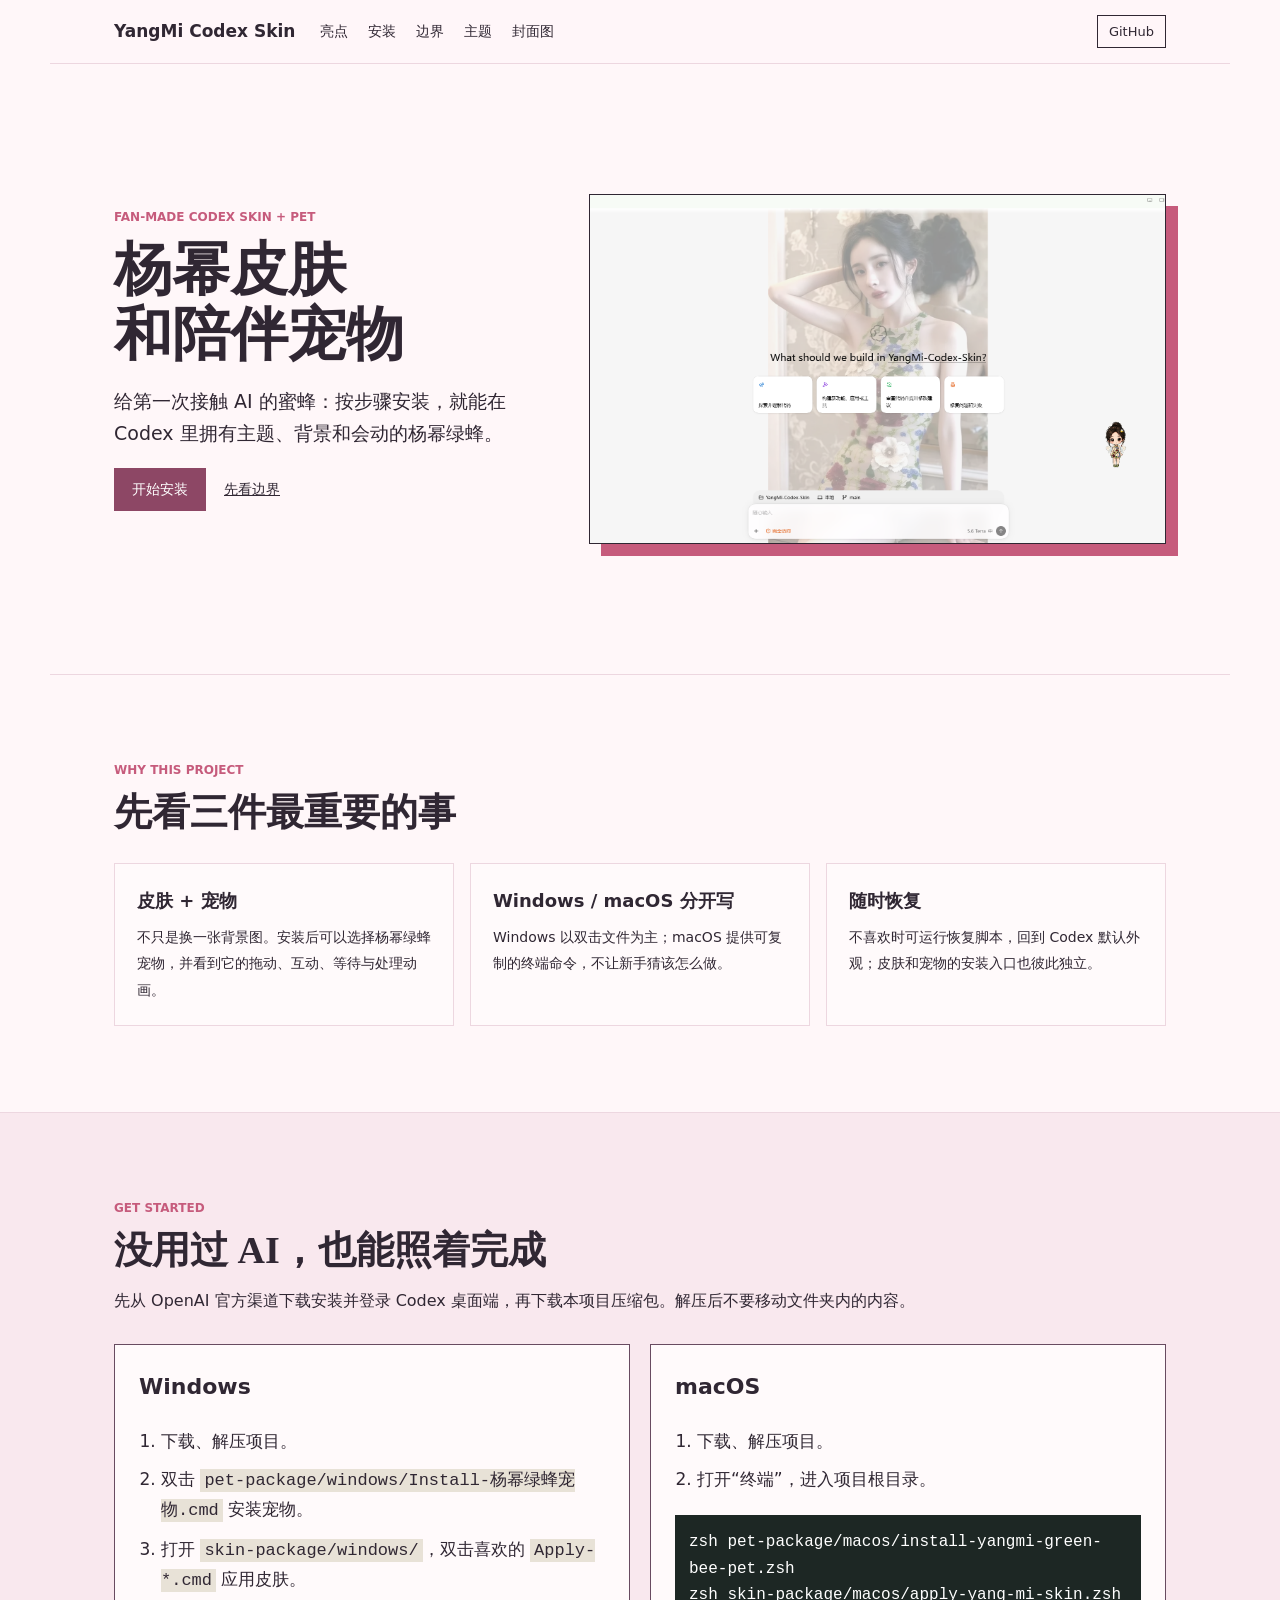
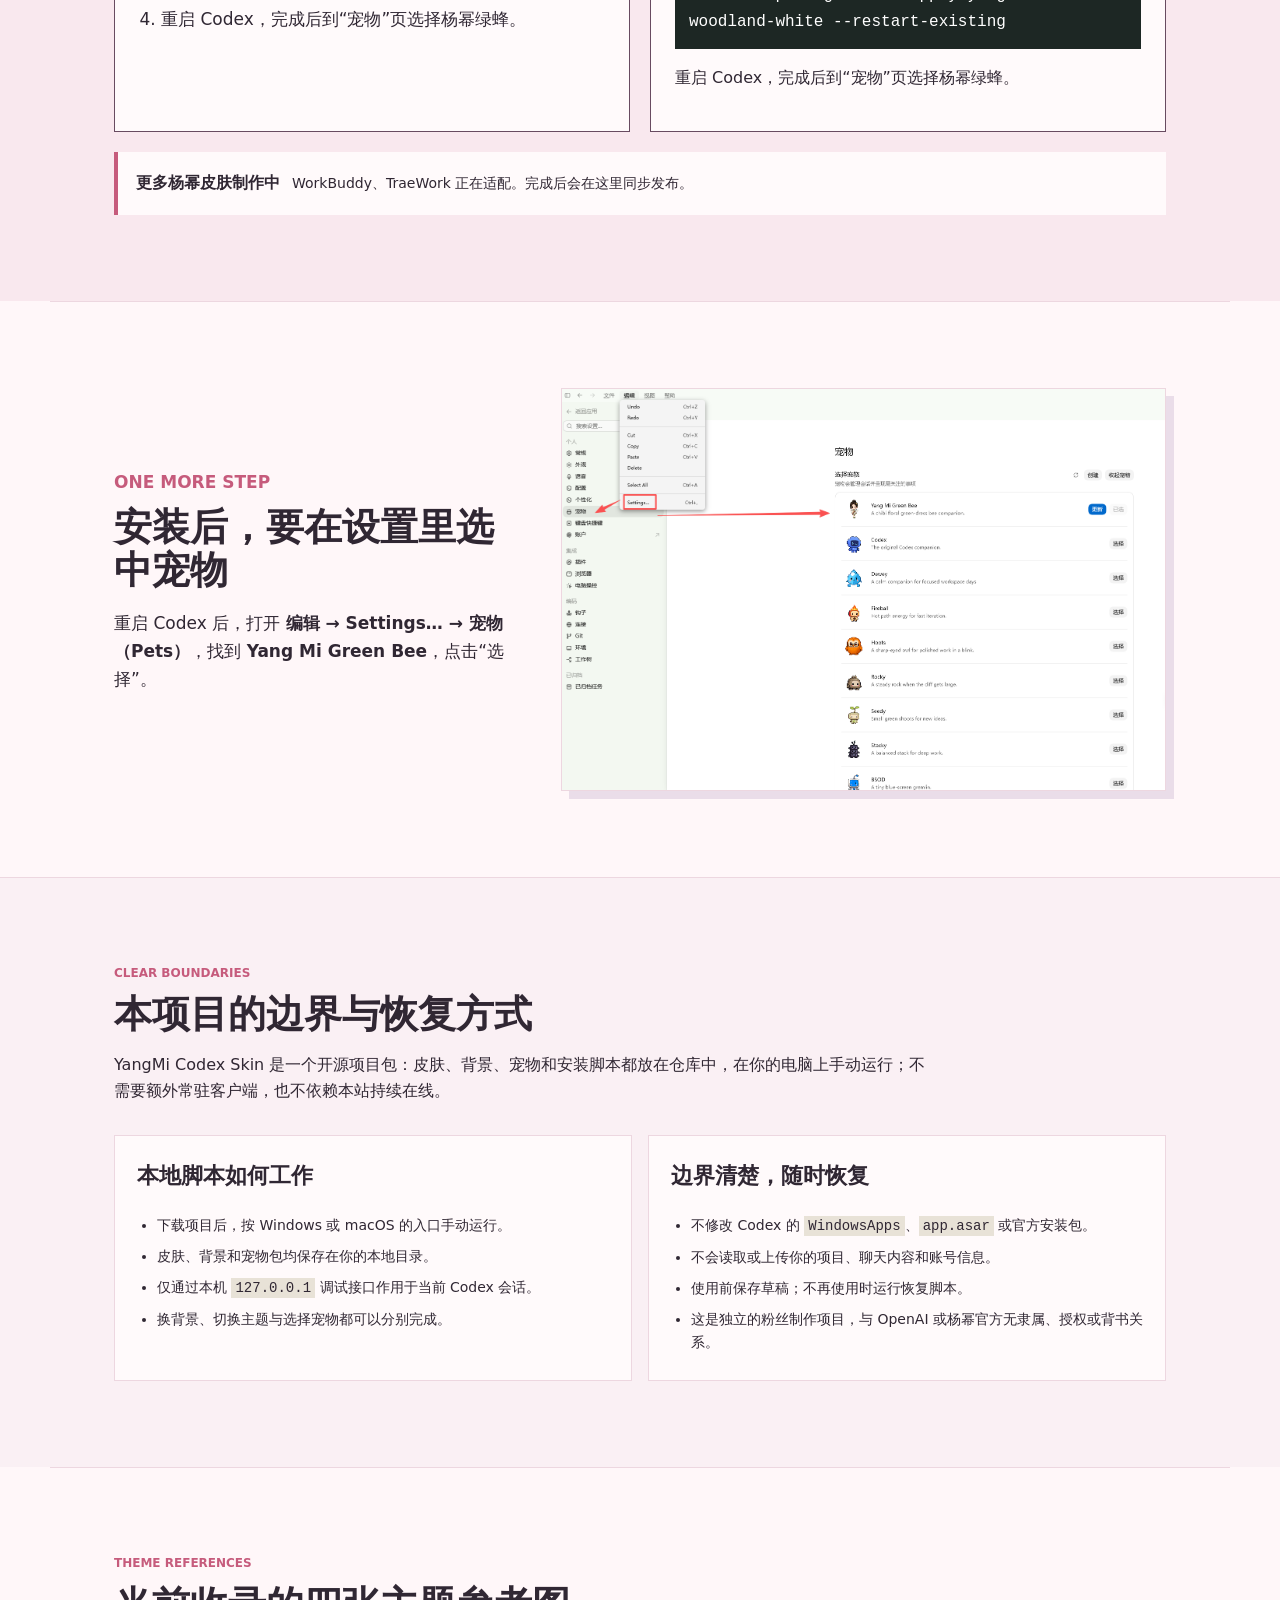
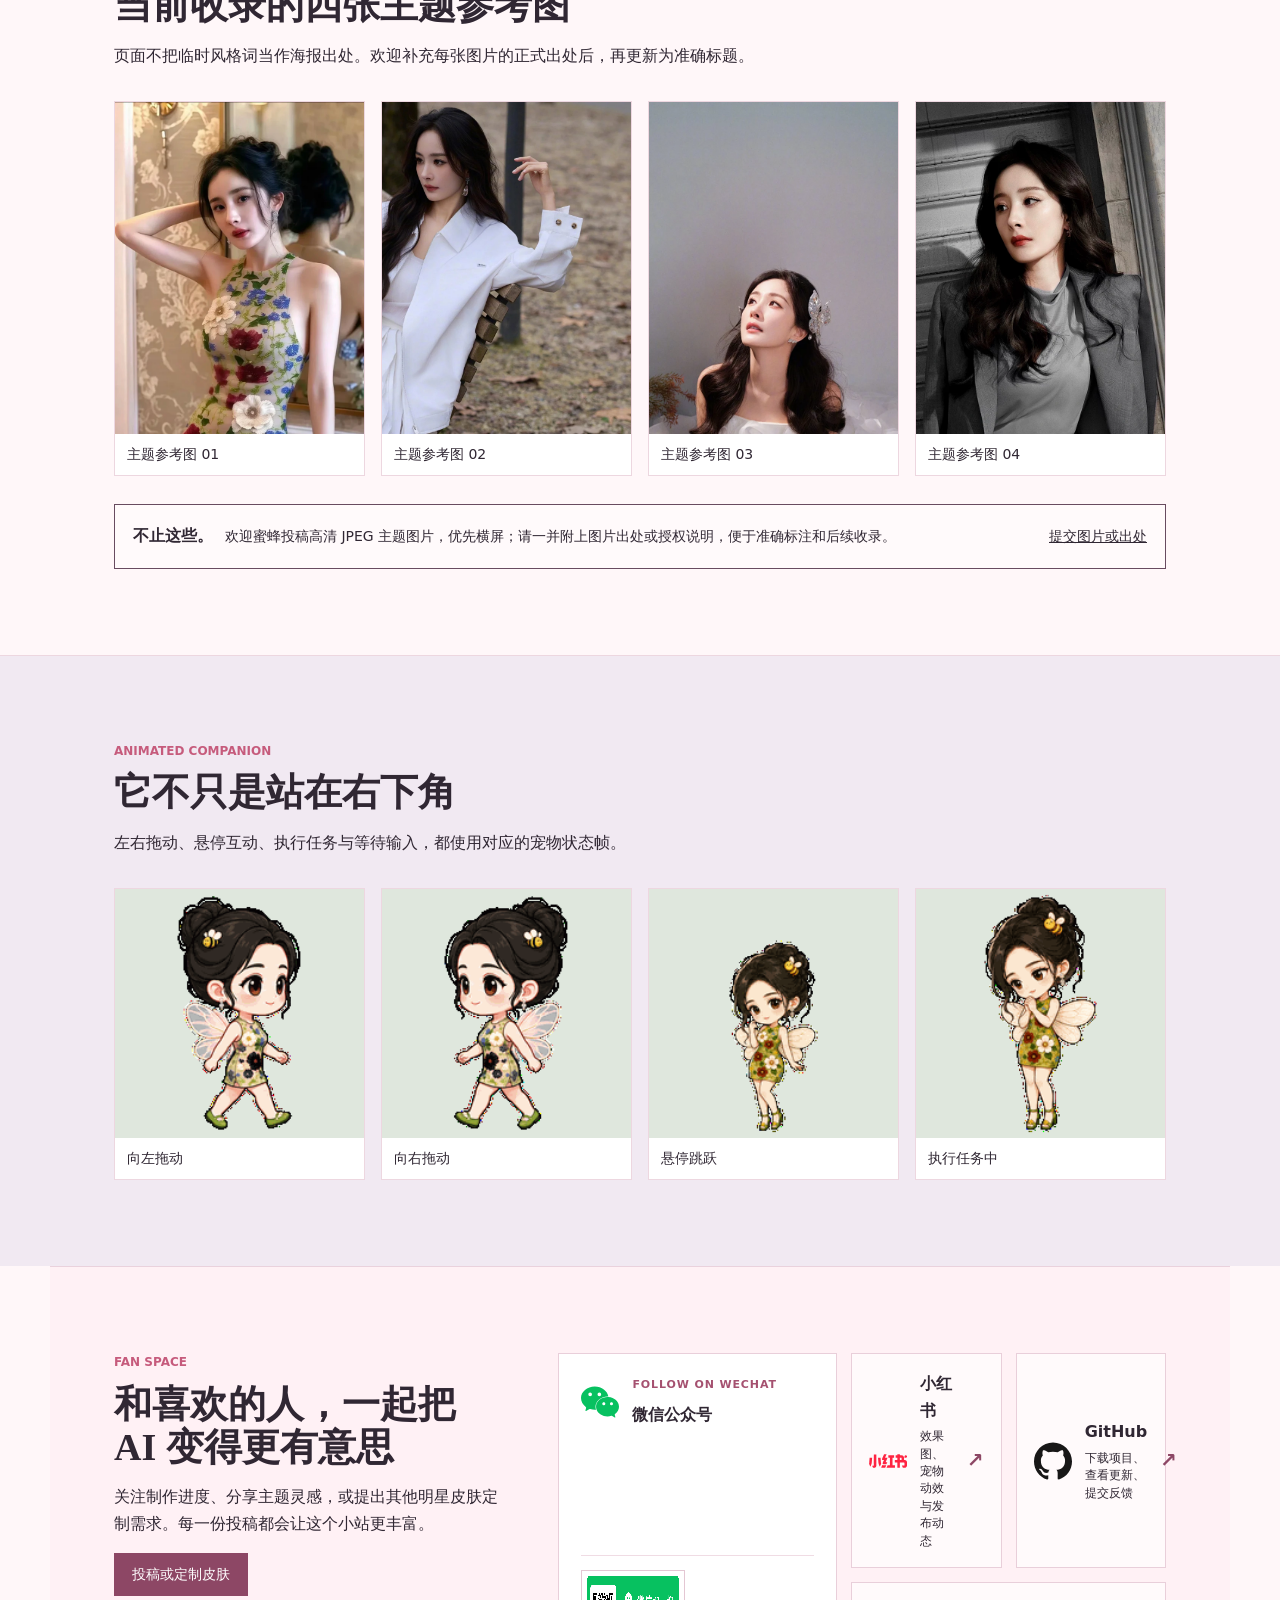
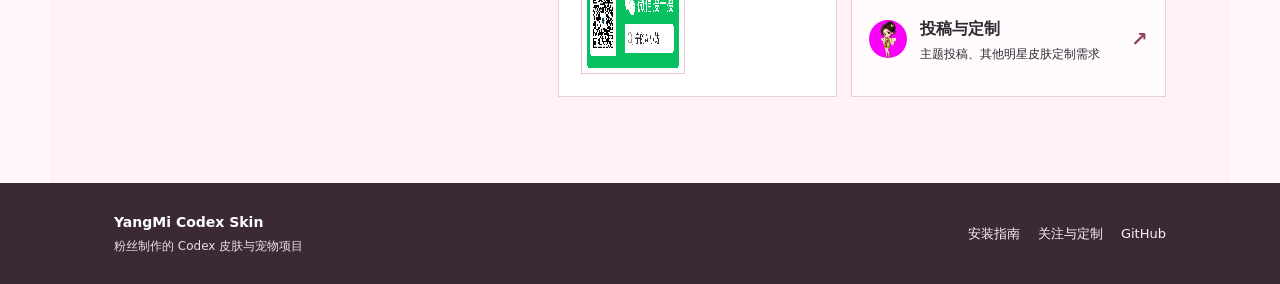
==== site/index.html @ 02a193cd "chore: simplify community card copy" ====
<!doctype html>
<html lang="zh-CN">
<head>
  <meta charset="UTF-8" />
  <meta name="viewport" content="width=device-width, initial-scale=1.0" />
  <meta name="description" content="YangMi Codex Skin：本地皮肤、杨幂绿蜂宠物与面向新手的安装指引。" />
  <title>YangMi Codex Skin</title>
  <link rel="stylesheet" href="styles.css" />
  <link rel="stylesheet" href="pink-support.css" />
</head>
<body>
  <header><a class="brand" href="#top">YangMi Codex Skin</a><nav><a href="#highlights">亮点</a><a href="#install">安装</a><a href="#difference">边界</a><a href="#themes">主题</a><a href="cover.html">封面图</a></nav><a class="github" href="https://github.com/GoodTimeGGB/YangMi-Codex-Skin">GitHub</a></header>
  <main id="top">
    <section class="hero"><div><p class="eyebrow">FAN-MADE CODEX SKIN + PET</p><h1>杨幂皮肤<br />和陪伴宠物</h1><p>给第一次接触 AI 的蜜蜂：按步骤安装，就能在 Codex 里拥有主题、背景和会动的杨幂绿蜂。</p><p class="actions"><a class="button" href="#install">开始安装</a><a class="text-link" href="#difference">先看边界</a></p></div><img src="assets/hero-codex-skin-preview.png" alt="应用皮肤和宠物后的 Codex 最终效果" /></section>
    <section id="highlights" class="highlights"><p class="eyebrow">WHY THIS PROJECT</p><h2>先看三件最重要的事</h2><div class="highlight-grid"><article><b>皮肤 + 宠物</b><span>不只是换一张背景图。安装后可以选择杨幂绿蜂宠物，并看到它的拖动、互动、等待与处理动画。</span></article><article><b>Windows / macOS 分开写</b><span>Windows 以双击文件为主；macOS 提供可复制的终端命令，不让新手猜该怎么做。</span></article><article><b>随时恢复</b><span>不喜欢时可运行恢复脚本，回到 Codex 默认外观；皮肤和宠物的安装入口也彼此独立。</span></article></div></section>
    <section id="install" class="install"><p class="eyebrow">GET STARTED</p><h2>没用过 AI，也能照着完成</h2><p>先从 OpenAI 官方渠道下载安装并登录 Codex 桌面端，再下载本项目压缩包。解压后不要移动文件夹内的内容。</p><div class="install-grid"><article><h3>Windows</h3><ol><li>下载、解压项目。</li><li>双击 <code>pet-package/windows/Install-杨幂绿蜂宠物.cmd</code> 安装宠物。</li><li>打开 <code>skin-package/windows/</code>，双击喜欢的 <code>Apply-*.cmd</code> 应用皮肤。</li><li>重启 Codex，完成后到“宠物”页选择杨幂绿蜂。</li></ol></article><article><h3>macOS</h3><ol><li>下载、解压项目。</li><li>打开“终端”，进入项目根目录。</li></ol><pre><code>zsh pet-package/macos/install-yangmi-green-bee-pet.zsh
zsh skin-package/macos/apply-yang-mi-skin.zsh woodland-white --restart-existing</code></pre><p>重启 Codex，完成后到“宠物”页选择杨幂绿蜂。</p></article></div><aside class="building"><strong>更多杨幂皮肤制作中</strong><span>WorkBuddy、TraeWork 正在适配。完成后会在这里同步发布。</span></aside></section>
    <section id="use-pet" class="pet-guide"><div><p class="eyebrow">ONE MORE STEP</p><h2>安装后，要在设置里选中宠物</h2><p>重启 Codex 后，打开 <strong>编辑 → Settings… → 宠物（Pets）</strong>，找到 <strong>Yang Mi Green Bee</strong>，点击“选择”。</p></div><img src="assets/pets-settings-guide.png" alt="在 Codex 设置的宠物页面选择 Yang Mi Green Bee" /></section>
    <section id="difference" class="difference"><p class="eyebrow">CLEAR BOUNDARIES</p><h2>本项目的边界与恢复方式</h2><p>YangMi Codex Skin 是一个开源项目包：皮肤、背景、宠物和安装脚本都放在仓库中，在你的电脑上手动运行；不需要额外常驻客户端，也不依赖本站持续在线。</p><div class="difference-grid"><article><h3>本地脚本如何工作</h3><ul><li>下载项目后，按 Windows 或 macOS 的入口手动运行。</li><li>皮肤、背景和宠物包均保存在你的本地目录。</li><li>仅通过本机 <code>127.0.0.1</code> 调试接口作用于当前 Codex 会话。</li><li>换背景、切换主题与选择宠物都可以分别完成。</li></ul></article><article><h3>边界清楚，随时恢复</h3><ul><li>不修改 Codex 的 <code>WindowsApps</code>、<code>app.asar</code> 或官方安装包。</li><li>不会读取或上传你的项目、聊天内容和账号信息。</li><li>使用前保存草稿；不再使用时运行恢复脚本。</li><li>这是独立的粉丝制作项目，与 OpenAI 或杨幂官方无隶属、授权或背书关系。</li></ul></article></div></section>
    <section id="themes"><p class="eyebrow">THEME REFERENCES</p><h2>当前收录的四张主题参考图</h2><p class="source-note">页面不把临时风格词当作海报出处。欢迎补充每张图片的正式出处后，再更新为准确标题。</p><div class="grid themes"><figure><img src="assets/theme-floral-retro.webp" alt="主题参考图 01" /><figcaption>主题参考图 01</figcaption></figure><figure><img src="assets/theme-woodland-white.jpg" alt="主题参考图 02" /><figcaption>主题参考图 02</figcaption></figure><figure><img src="assets/theme-bridal-moonlight.webp" alt="主题参考图 03" /><figcaption>主题参考图 03</figcaption></figure><figure><img src="assets/theme-noir-silver.webp" alt="主题参考图 04" /><figcaption>主题参考图 04</figcaption></figure></div><aside class="contribute"><strong>不止这些。</strong><span>欢迎蜜蜂投稿高清 JPEG 主题图片，优先横屏；请一并附上图片出处或授权说明，便于准确标注和后续收录。</span><a href="https://my.feishu.cn/share/base/form/shrcn0kDoXdfxhI3hcE8OBdmimd">提交图片或出处</a></aside></section>
    <section id="pet" class="tint"><p class="eyebrow">ANIMATED COMPANION</p><h2>它不只是站在右下角</h2><p>左右拖动、悬停互动、执行任务与等待输入，都使用对应的宠物状态帧。</p><div class="grid pets"><figure><img src="assets/pet-drag-left.gif" alt="宠物向左拖动" /><figcaption>向左拖动</figcaption></figure><figure><img src="assets/pet-drag-right.gif" alt="宠物向右拖动" /><figcaption>向右拖动</figcaption></figure><figure><img src="assets/pet-hover-jump.gif" alt="宠物悬停跳跃" /><figcaption>悬停跳跃</figcaption></figure><figure><img src="assets/pet-processing.gif" alt="宠物执行任务" /><figcaption>执行任务中</figcaption></figure></div></section>
    <section id="community" class="community"><div class="community-intro"><p class="eyebrow">FAN SPACE</p><h2>和喜欢的人，一起把 AI 变得更有意思</h2><p>关注制作进度、分享主题灵感，或提出其他明星皮肤定制需求。每一份投稿都会让这个小站更丰富。</p><a class="button" href="https://my.feishu.cn/share/base/form/shrcn0kDoXdfxhI3hcE8OBdmimd">投稿或定制皮肤</a></div><div class="community-panel"><article class="social-card wechat-card"><div class="wechat-copy"><img src="assets/icon-wechat.svg" alt="微信" /><div><p class="social-kicker">FOLLOW ON WECHAT</p><strong>微信公众号</strong></div></div><div class="qr-wrap"><img class="qr-inline" src="assets/wechat-public-account-qr-web.png" alt="宁的AI小站微信公众号二维码" /></div></article><div class="community-links"><a class="social-card" href="https://www.xiaohongshu.com/user/profile/5da45e7f0000000001002cc2"><img src="assets/icon-xiaohongshu.svg" alt="小红书" /><div><strong>小红书</strong><small>效果图、宠物动效与发布动态</small></div><span class="link-arrow">↗</span></a><a class="social-card" href="https://github.com/GoodTimeGGB/YangMi-Codex-Skin"><img src="assets/icon-github.svg" alt="GitHub" /><div><strong>GitHub</strong><small>下载项目、查看更新、提交反馈</small></div><span class="link-arrow">↗</span></a><a class="social-card" href="https://my.feishu.cn/share/base/form/shrcn0kDoXdfxhI3hcE8OBdmimd"><img class="fan-logo" src="assets/fan-mascot.png" alt="杨幂绿蜂" /><div><strong>投稿与定制</strong><small>主题投稿、其他明星皮肤定制需求</small></div><span class="link-arrow">↗</span></a></div></div></section>
  </main>
  <footer><div><strong>YangMi Codex Skin</strong><span>粉丝制作的 Codex 皮肤与宠物项目</span></div><div><a href="#install">安装指南</a><a href="#community">关注与定制</a><a href="https://github.com/GoodTimeGGB/YangMi-Codex-Skin">GitHub</a></div></footer>
</body>
</html>
---- site/styles.css ----
:root{--ink:#1d2724;--paper:#f5f1e9;--leaf:#315f47;--rose:#b14956;--line:#d9d1c5}*{box-sizing:border-box}html{scroll-behavior:smooth}body{margin:0;color:var(--ink);background:var(--paper);font-family:"Microsoft YaHei",system-ui,sans-serif;line-height:1.65}a{color:inherit;text-decoration:none}img{display:block;width:100%}header,main>section,footer{max-width:1180px;margin:auto;padding-left:5vw;padding-right:5vw}header{height:64px;display:flex;align-items:center;gap:25px;border-bottom:1px solid var(--line)}.brand{font-weight:700;font-size:17px}nav{display:flex;gap:20px;margin-right:auto;font-size:14px}.github{padding:5px 11px;border:1px solid var(--ink);font-size:13px}.hero{min-height:610px;display:grid;grid-template-columns:.85fr 1.15fr;gap:48px;align-items:center}.hero>img{border:1px solid var(--ink);box-shadow:12px 12px 0 var(--rose)}h1,h2{font-family:Georgia,"Songti SC",serif;line-height:1.12;letter-spacing:0}h1{font-size:58px;margin:0}h2{font-size:38px;margin:0}.hero p:not(.eyebrow){font-size:19px;max-width:440px}.eyebrow{font-size:12px;font-weight:700;color:var(--rose);margin:0 0 10px}.actions{display:flex;align-items:center;gap:18px}.button{display:inline-block;padding:10px 18px;background:var(--leaf);color:#fff;font-size:14px}.text-link{font-size:14px;text-decoration:underline}section:not(.hero){padding-top:86px;padding-bottom:86px;border-top:1px solid var(--line)}.highlight-grid,.difference-grid{display:grid;grid-template-columns:repeat(3,minmax(0,1fr));gap:16px;margin-top:30px}.highlight-grid article,.difference-grid article{padding:22px;border:1px solid var(--line);background:#fff}.highlight-grid b{display:block;font-size:18px;margin-bottom:8px}.highlight-grid span{font-size:14px}.install{background:#e6ede2;max-width:none!important;padding-left:max(5vw,calc((100vw - 1180px)/2 + 5vw))!important;padding-right:max(5vw,calc((100vw - 1180px)/2 + 5vw))!important}.install-grid{display:grid;grid-template-columns:repeat(2,minmax(0,1fr));gap:20px;margin-top:30px}.install-grid article{padding:24px;border:1px solid var(--leaf);background:#fff}.install-grid h3,.difference-grid h3{margin:0;font-size:22px}.install-grid ol{padding-left:22px}.install-grid li{padding:5px 0}.install-grid pre{margin:14px 0;padding:14px;background:#1d2724;color:#fff;white-space:pre-wrap;overflow-wrap:anywhere}.building{display:flex;align-items:baseline;gap:12px;flex-wrap:wrap;margin-top:20px;padding:18px;border-left:4px solid var(--rose);background:#fff}.building span{font-size:14px}.pet-guide{display:grid;grid-template-columns:.8fr 1.2fr;gap:44px;align-items:center}.pet-guide p{font-size:17px}.pet-guide img{border:1px solid var(--line);box-shadow:8px 8px 0 #dfe7dd}.difference{background:#f0ece4;max-width:none!important;padding-left:max(5vw,calc((100vw - 1180px)/2 + 5vw))!important;padding-right:max(5vw,calc((100vw - 1180px)/2 + 5vw))!important}.difference>p:not(.eyebrow){max-width:820px}.difference-grid{grid-template-columns:repeat(2,minmax(0,1fr))}.difference-grid ul{padding-left:20px;margin-bottom:0}.difference-grid li{font-size:14px;padding:4px 0}.grid{display:grid;gap:16px;margin-top:32px}.grid figure{margin:0;border:1px solid var(--line);background:#fff}.themes{grid-template-columns:repeat(4,minmax(0,1fr))}.themes img{aspect-ratio:3/4;object-fit:cover;object-position:center top}.pets{grid-template-columns:repeat(4,1fr)}.pets img{aspect-ratio:1;object-fit:contain;background:#dfe7dd}figcaption{padding:9px 12px;font-size:14px}.source-note{max-width:700px}.contribute{display:flex;align-items:baseline;gap:12px;flex-wrap:wrap;margin-top:28px;padding:18px;border:1px solid var(--leaf);background:#fff}.contribute span{flex:1;min-width:240px;font-size:14px}.contribute a{font-size:14px;text-decoration:underline}.tint{background:#e6ede2;max-width:none!important;padding-left:max(5vw,calc((100vw - 1180px)/2 + 5vw))!important;padding-right:max(5vw,calc((100vw - 1180px)/2 + 5vw))!important}ol{padding-left:22px;font-size:17px}li{padding:7px 0}code{font-family:Consolas,monospace;background:#e8e2d7;padding:2px 4px;overflow-wrap:anywhere}pre code{background:transparent;padding:0}footer{display:flex;justify-content:space-between;gap:20px;padding-top:28px;padding-bottom:28px;border-top:1px solid var(--line);font-size:14px}.cover-page{min-height:100vh;display:grid;place-items:center;background:#f4efe5}.cover{width:min(94vw,720px);min-height:960px;padding:64px;background:#f5f1e9;border:1px solid var(--ink);display:flex;flex-direction:column;align-items:flex-start}.cover h1{font-size:80px}.cover-subtitle{font-size:23px;margin:16px 0 34px}.cover-window{width:100%;padding:16px;background:#c9dbf7;border:2px solid #7896bd}.cover-window img{mix-blend-mode:multiply}.cover-note{margin-top:auto;font-size:15px;font-weight:700}@media(max-width:760px){header{padding:0 24px}nav{display:none}.github{margin-left:auto}.hero{min-height:auto;grid-template-columns:1fr;padding:50px 24px;gap:35px}main>section,footer{padding-left:24px;padding-right:24px}h1{font-size:42px}h2{font-size:31px}.highlight-grid,.install-grid,.pet-guide,.difference-grid{grid-template-columns:1fr}.install,.difference{padding-left:24px!important;padding-right:24px!important}.themes,.pets{grid-template-columns:repeat(2,1fr)}.tint{padding-left:24px!important;padding-right:24px!important}.cover{min-height:100vh;padding:38px 26px}.cover h1{font-size:58px}}
---- site/pink-support.css ----
:root{--ink:#302733;--paper:#fff7f9;--leaf:#684b60;--rose:#c65b7c;--line:#edd7e0}
body{background:var(--paper)}
header{background:rgba(255,247,249,.94)}
.button{background:#8d4765}
.install{background:#f9e8ee}
.tint{background:#f1e9f2}
.difference{background:#faf0f4}
.highlight-grid article,.difference-grid article,.install-grid article,.building,.contribute{background:#fffafb}
.pet-guide img{box-shadow:8px 8px 0 #eadde9}
.cover-page{background:#fff1f5}
.cover{background:#fff9fb;border-color:#684b60}
.cover-window{background:#eedce5;border-color:#ba7690}
.community{display:grid;grid-template-columns:.78fr 1.22fr;gap:56px;align-items:start;background:#fff1f5;border-top-color:#ead2dd!important}
.community-intro p:not(.eyebrow){max-width:410px;font-size:16px}
.community-panel{display:grid;grid-template-columns:minmax(260px,.94fr) minmax(0,1.06fr);gap:14px;align-items:stretch}
.community-links{display:grid;grid-template-columns:repeat(2,minmax(0,1fr));gap:14px}
.social-card{position:relative;min-height:108px;display:flex;align-items:center;gap:13px;padding:18px;border:1px solid #e9cfda;background:#fffafb;color:inherit}
.social-card>img,.social-card summary>img{width:38px;height:38px;flex:0 0 auto;object-fit:contain}.social-card .fan-logo{border-radius:50%;background:#f0e0e8;object-fit:cover}
.community-links strong,.community-links small{display:block}.community-links small{margin-top:4px;font-size:12px;line-height:1.45}
.community-links .social-card{min-height:115px;padding:17px}.community-links .social-card:last-child{grid-column:span 2}
.link-arrow{margin-left:auto;color:#8d4765;font-size:20px;font-weight:700}
.wechat-card{display:flex;min-height:244px;flex-direction:column;justify-content:space-between;align-items:stretch;gap:22px;padding:22px!important;background:#fff!important}
.wechat-copy{display:flex;min-width:0;align-items:center;gap:13px}.wechat-copy>img{width:38px;height:38px;flex:0 0 auto;object-fit:contain}.wechat-copy>div{min-width:0}
.social-kicker{margin:0 0 7px;color:#a55170;font-size:11px;font-weight:700;letter-spacing:.08em}
.qr-wrap{display:flex;align-items:center;gap:12px;padding-top:14px;border-top:1px solid #f0dce4}.qr-inline{width:104px!important;height:104px!important;flex:0 0 auto;padding:5px;border:1px solid #e4c7d3;background:#fff;image-rendering:pixelated}.qr-wrap span{font-size:12px;line-height:1.55;color:#684b60}
footer{max-width:none!important;display:flex!important;justify-content:space-between;align-items:center;padding-left:max(5vw,calc((100vw - 1180px)/2 + 5vw))!important;padding-right:max(5vw,calc((100vw - 1180px)/2 + 5vw))!important;background:#3b2935;color:#fff;border-top:0!important}
footer span{display:block;margin-top:3px;color:#eedce5;font-size:12px}footer div:last-child{display:flex;gap:18px;font-size:13px;color:#fff0f5}
@media(max-width:760px){.community{grid-template-columns:1fr;gap:30px}.community-panel{grid-template-columns:1fr}.community-links{grid-template-columns:1fr}.community-links .social-card:last-child{grid-column:span 1}.wechat-card{min-height:auto}.qr-wrap{justify-content:flex-start}footer{align-items:flex-start;flex-direction:column;gap:16px;padding-left:24px!important;padding-right:24px!important}footer div:last-child{flex-wrap:wrap}}
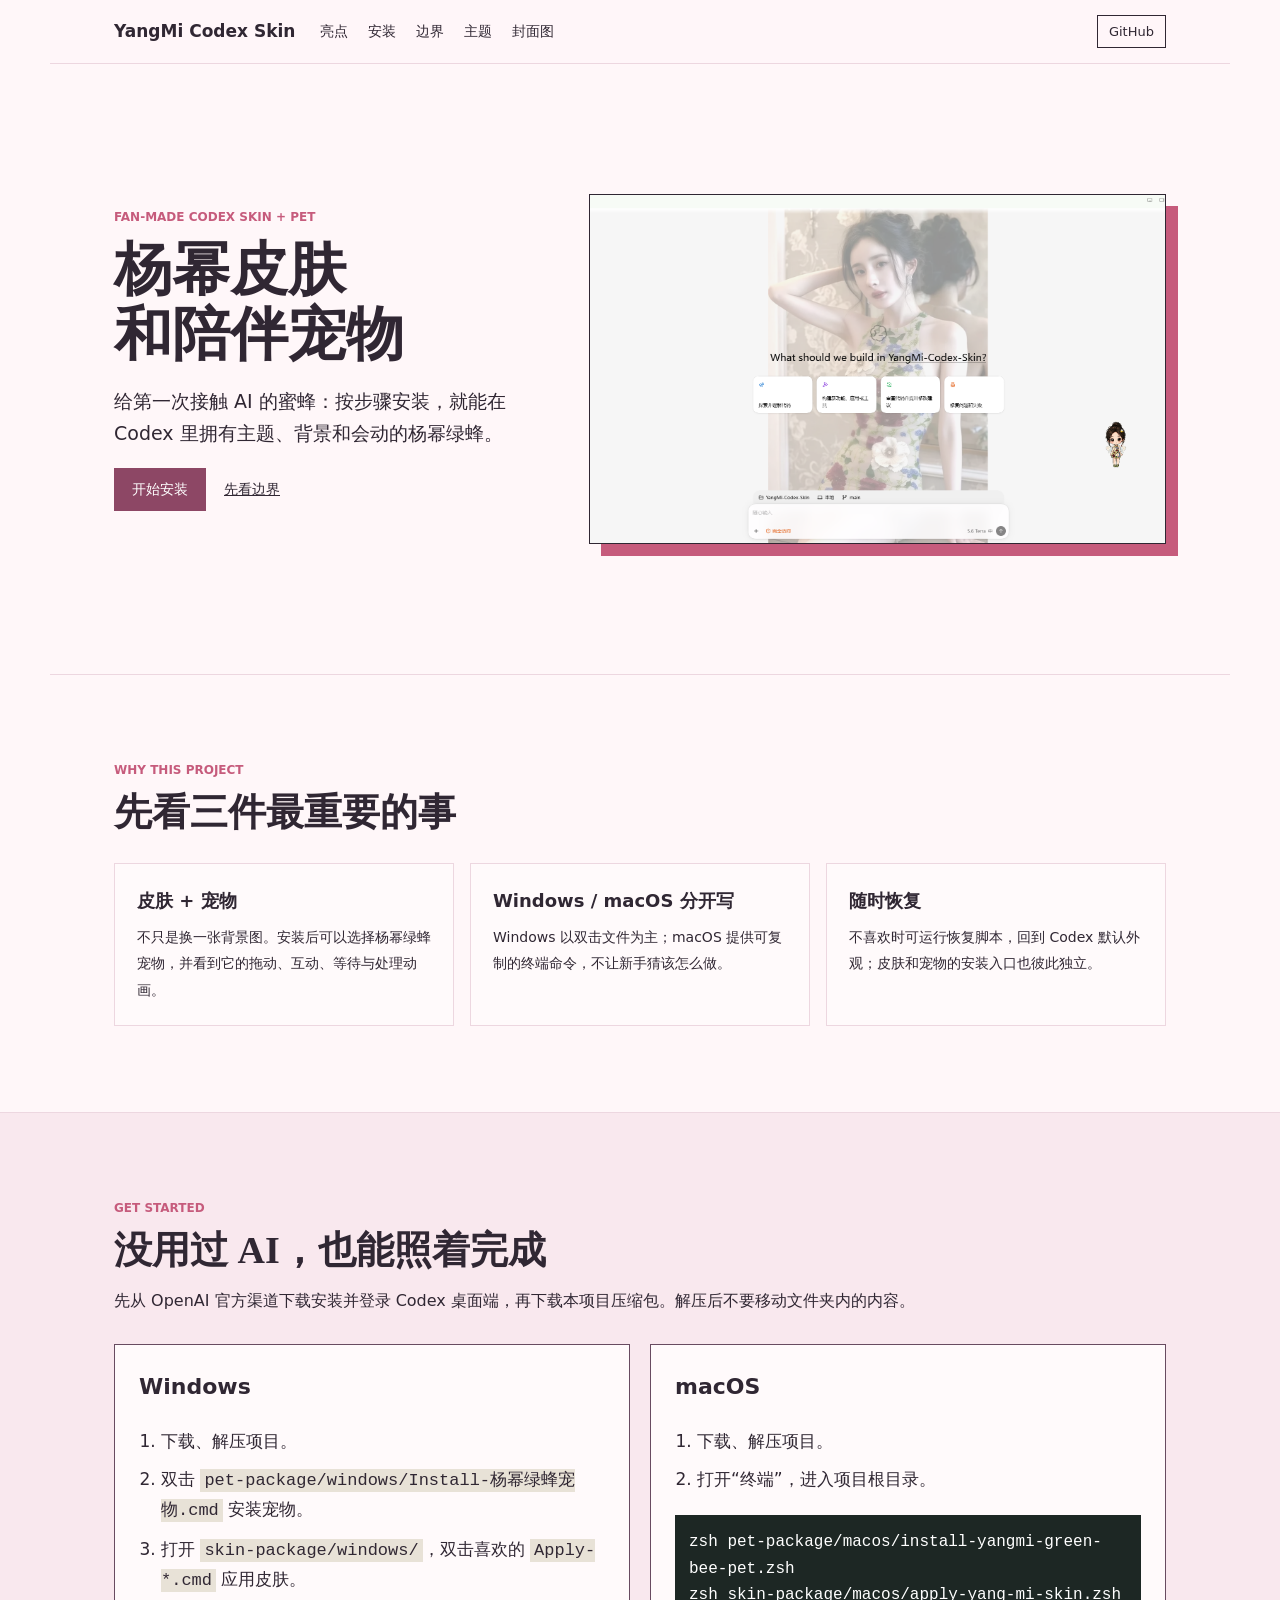
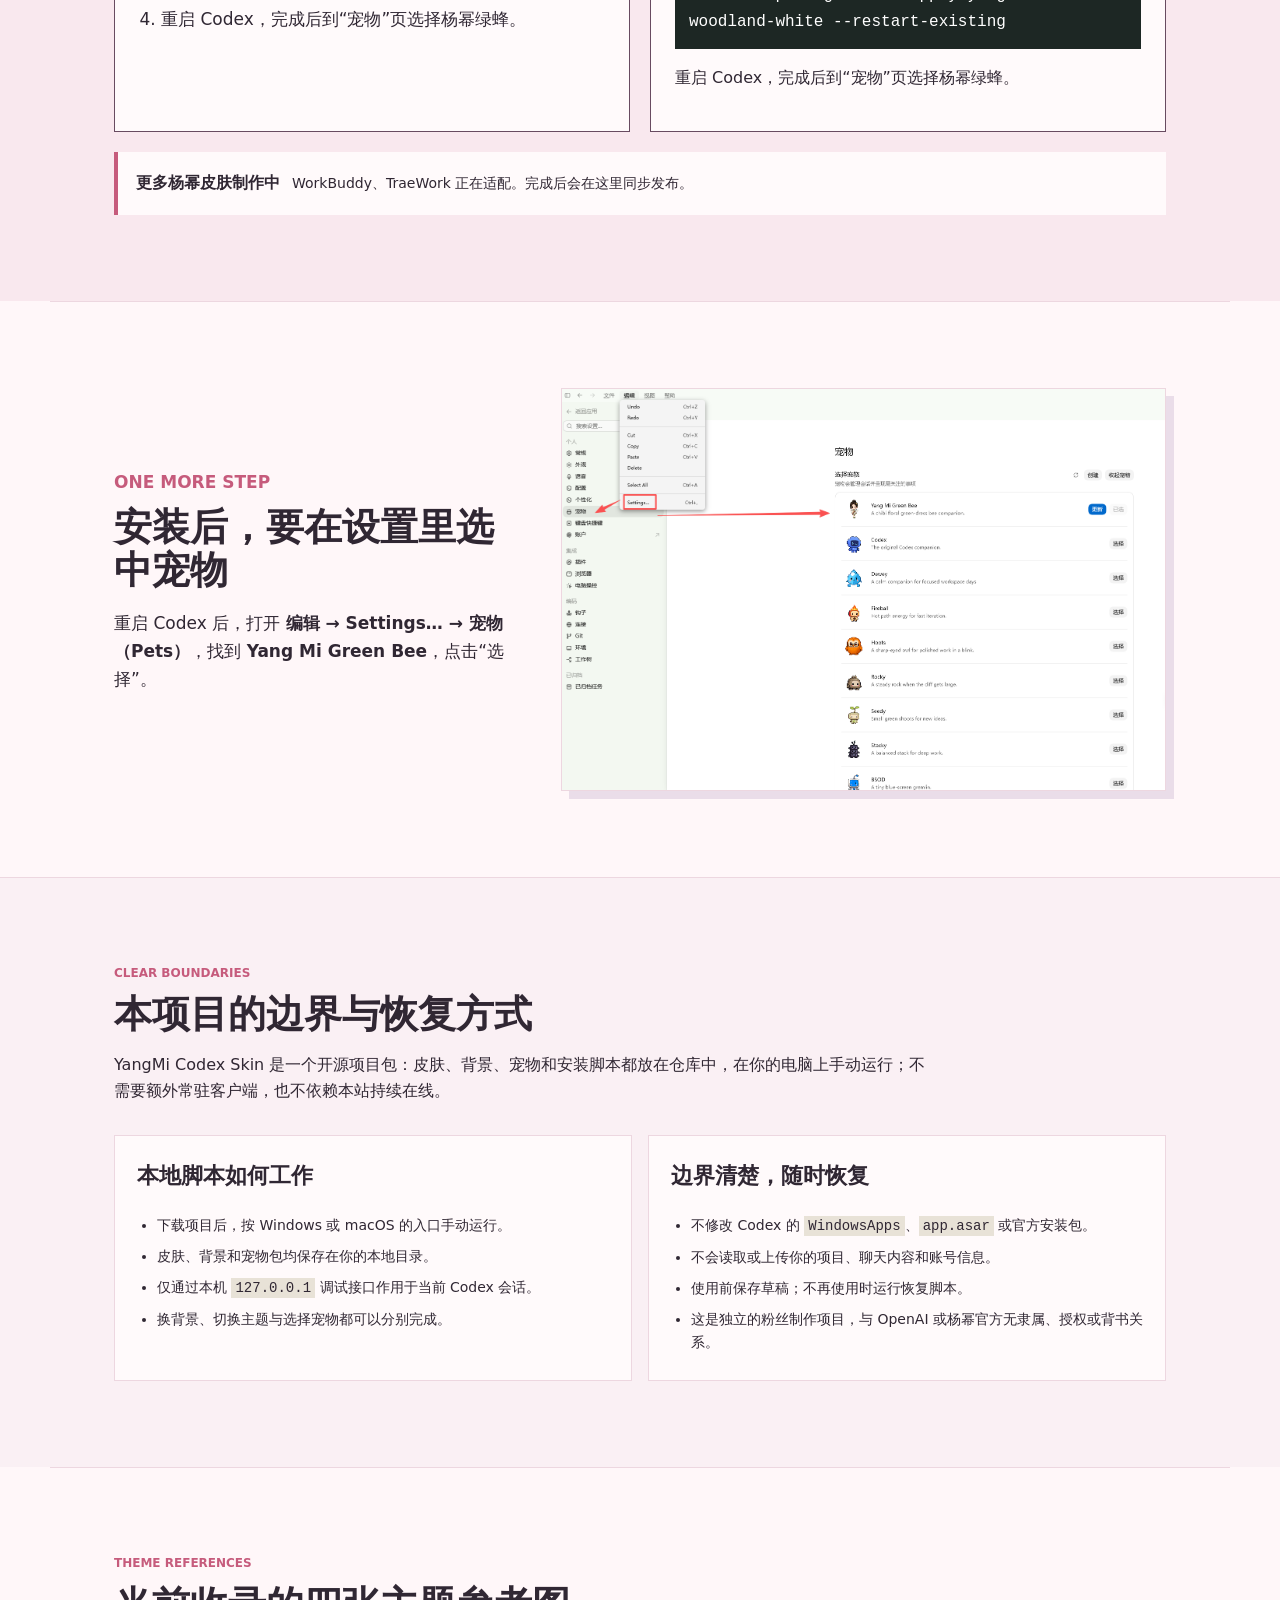
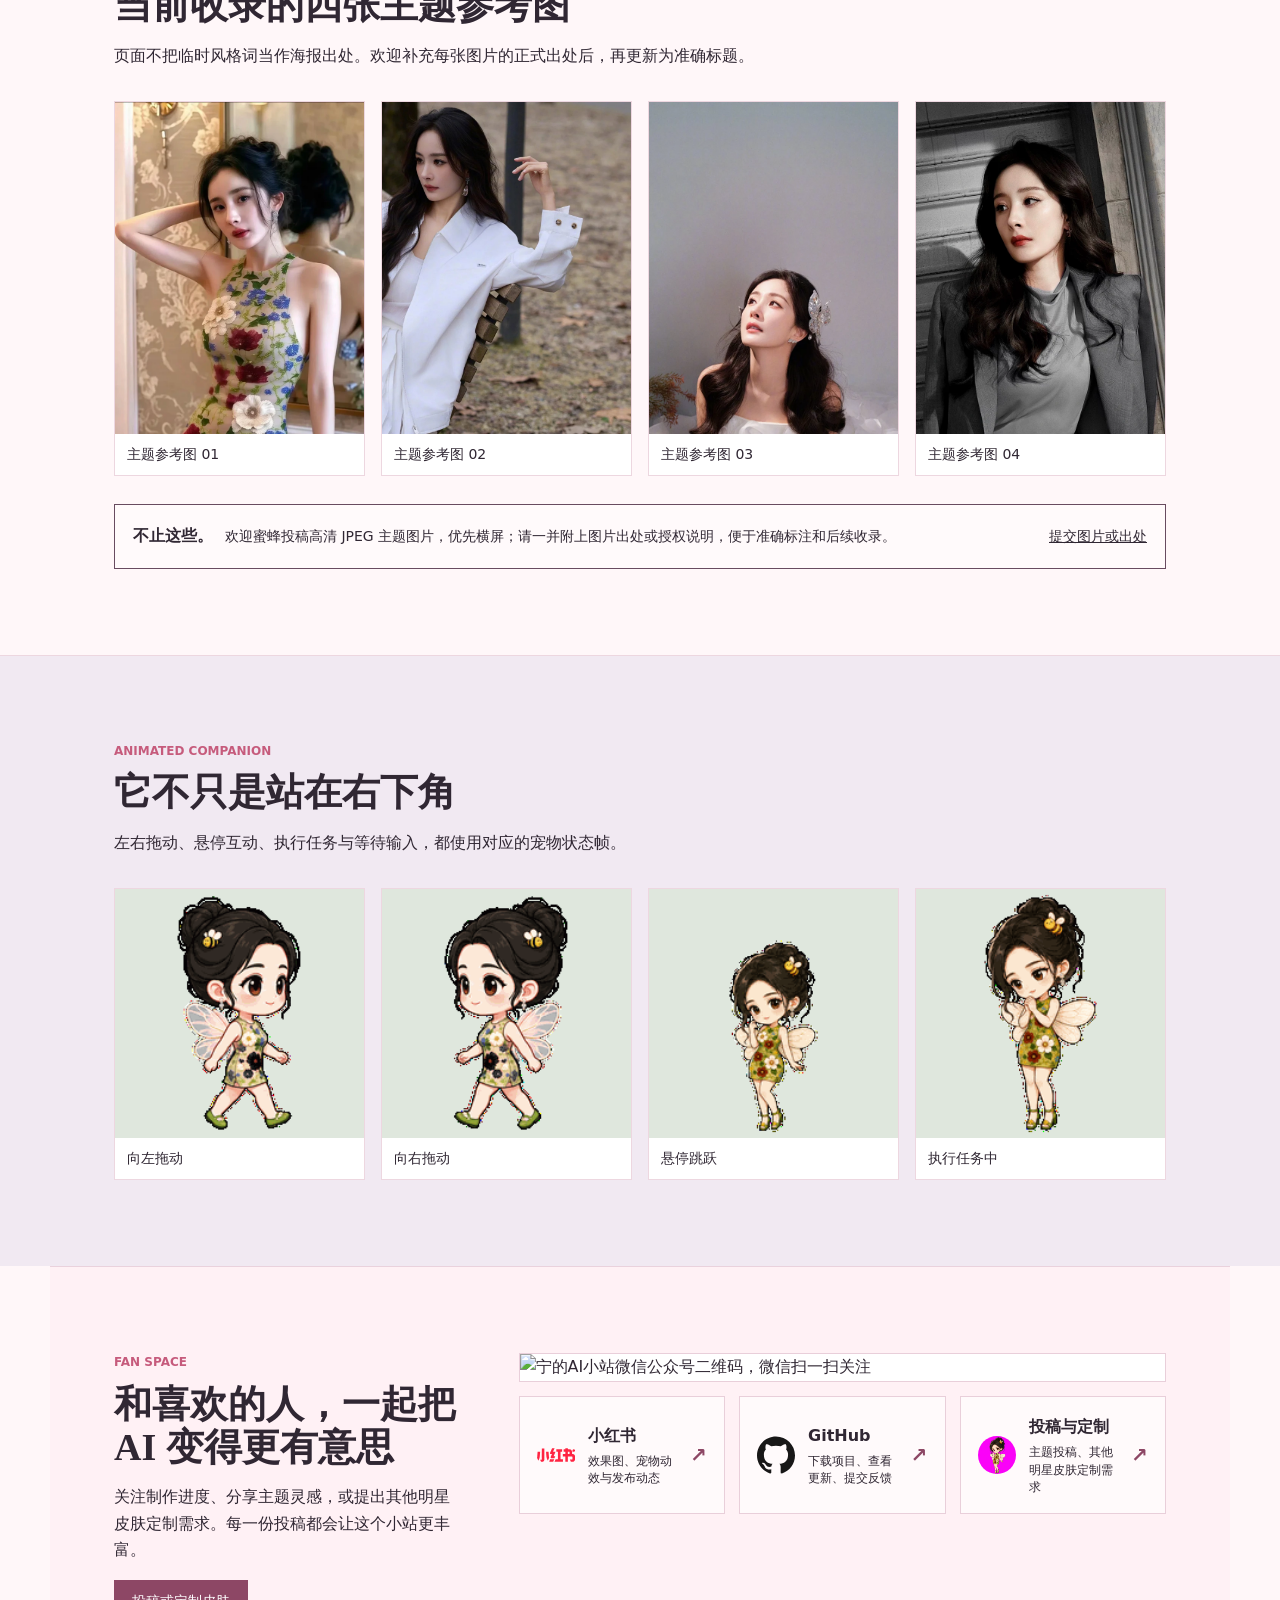
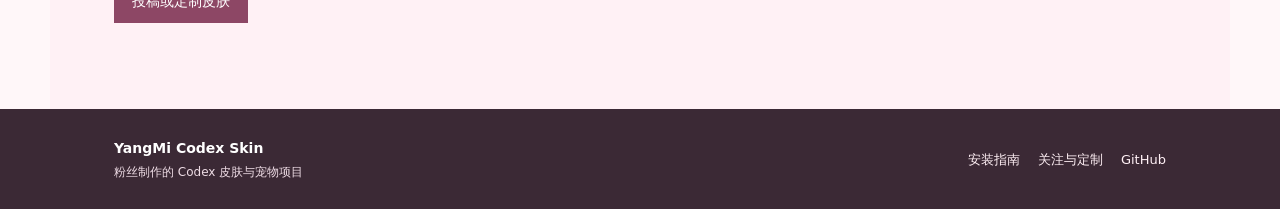
==== commit fce306fe: "fix: use full-size WeChat banner" ====
--- a/site/index.html
+++ b/site/index.html
@@ -19,7 +19,7 @@
     <section id="difference" class="difference"><p class="eyebrow">CLEAR BOUNDARIES</p><h2>本项目的边界与恢复方式</h2><p>YangMi Codex Skin 是一个开源项目包：皮肤、背景、宠物和安装脚本都放在仓库中，在你的电脑上手动运行；不需要额外常驻客户端，也不依赖本站持续在线。</p><div class="difference-grid"><article><h3>本地脚本如何工作</h3><ul><li>下载项目后，按 Windows 或 macOS 的入口手动运行。</li><li>皮肤、背景和宠物包均保存在你的本地目录。</li><li>仅通过本机 <code>127.0.0.1</code> 调试接口作用于当前 Codex 会话。</li><li>换背景、切换主题与选择宠物都可以分别完成。</li></ul></article><article><h3>边界清楚，随时恢复</h3><ul><li>不修改 Codex 的 <code>WindowsApps</code>、<code>app.asar</code> 或官方安装包。</li><li>不会读取或上传你的项目、聊天内容和账号信息。</li><li>使用前保存草稿；不再使用时运行恢复脚本。</li><li>这是独立的粉丝制作项目，与 OpenAI 或杨幂官方无隶属、授权或背书关系。</li></ul></article></div></section>
     <section id="themes"><p class="eyebrow">THEME REFERENCES</p><h2>当前收录的四张主题参考图</h2><p class="source-note">页面不把临时风格词当作海报出处。欢迎补充每张图片的正式出处后，再更新为准确标题。</p><div class="grid themes"><figure><img src="assets/theme-floral-retro.webp" alt="主题参考图 01" /><figcaption>主题参考图 01</figcaption></figure><figure><img src="assets/theme-woodland-white.jpg" alt="主题参考图 02" /><figcaption>主题参考图 02</figcaption></figure><figure><img src="assets/theme-bridal-moonlight.webp" alt="主题参考图 03" /><figcaption>主题参考图 03</figcaption></figure><figure><img src="assets/theme-noir-silver.webp" alt="主题参考图 04" /><figcaption>主题参考图 04</figcaption></figure></div><aside class="contribute"><strong>不止这些。</strong><span>欢迎蜜蜂投稿高清 JPEG 主题图片，优先横屏；请一并附上图片出处或授权说明，便于准确标注和后续收录。</span><a href="https://my.feishu.cn/share/base/form/shrcn0kDoXdfxhI3hcE8OBdmimd">提交图片或出处</a></aside></section>
     <section id="pet" class="tint"><p class="eyebrow">ANIMATED COMPANION</p><h2>它不只是站在右下角</h2><p>左右拖动、悬停互动、执行任务与等待输入，都使用对应的宠物状态帧。</p><div class="grid pets"><figure><img src="assets/pet-drag-left.gif" alt="宠物向左拖动" /><figcaption>向左拖动</figcaption></figure><figure><img src="assets/pet-drag-right.gif" alt="宠物向右拖动" /><figcaption>向右拖动</figcaption></figure><figure><img src="assets/pet-hover-jump.gif" alt="宠物悬停跳跃" /><figcaption>悬停跳跃</figcaption></figure><figure><img src="assets/pet-processing.gif" alt="宠物执行任务" /><figcaption>执行任务中</figcaption></figure></div></section>
-    <section id="community" class="community"><div class="community-intro"><p class="eyebrow">FAN SPACE</p><h2>和喜欢的人，一起把 AI 变得更有意思</h2><p>关注制作进度、分享主题灵感，或提出其他明星皮肤定制需求。每一份投稿都会让这个小站更丰富。</p><a class="button" href="https://my.feishu.cn/share/base/form/shrcn0kDoXdfxhI3hcE8OBdmimd">投稿或定制皮肤</a></div><div class="community-panel"><article class="social-card wechat-card"><div class="wechat-copy"><img src="assets/icon-wechat.svg" alt="微信" /><div><p class="social-kicker">FOLLOW ON WECHAT</p><strong>微信公众号</strong></div></div><div class="qr-wrap"><img class="qr-inline" src="assets/wechat-public-account-qr-web.png" alt="宁的AI小站微信公众号二维码" /></div></article><div class="community-links"><a class="social-card" href="https://www.xiaohongshu.com/user/profile/5da45e7f0000000001002cc2"><img src="assets/icon-xiaohongshu.svg" alt="小红书" /><div><strong>小红书</strong><small>效果图、宠物动效与发布动态</small></div><span class="link-arrow">↗</span></a><a class="social-card" href="https://github.com/GoodTimeGGB/YangMi-Codex-Skin"><img src="assets/icon-github.svg" alt="GitHub" /><div><strong>GitHub</strong><small>下载项目、查看更新、提交反馈</small></div><span class="link-arrow">↗</span></a><a class="social-card" href="https://my.feishu.cn/share/base/form/shrcn0kDoXdfxhI3hcE8OBdmimd"><img class="fan-logo" src="assets/fan-mascot.png" alt="杨幂绿蜂" /><div><strong>投稿与定制</strong><small>主题投稿、其他明星皮肤定制需求</small></div><span class="link-arrow">↗</span></a></div></div></section>
+    <section id="community" class="community"><div class="community-intro"><p class="eyebrow">FAN SPACE</p><h2>和喜欢的人，一起把 AI 变得更有意思</h2><p>关注制作进度、分享主题灵感，或提出其他明星皮肤定制需求。每一份投稿都会让这个小站更丰富。</p><a class="button" href="https://my.feishu.cn/share/base/form/shrcn0kDoXdfxhI3hcE8OBdmimd">投稿或定制皮肤</a></div><div class="community-panel"><article class="social-card wechat-card"><img class="qr-inline" src="assets/wechat-public-account-banner.png" alt="宁的AI小站微信公众号二维码，微信扫一扫关注" /></article><div class="community-links"><a class="social-card" href="https://www.xiaohongshu.com/user/profile/5da45e7f0000000001002cc2"><img src="assets/icon-xiaohongshu.svg" alt="小红书" /><div><strong>小红书</strong><small>效果图、宠物动效与发布动态</small></div><span class="link-arrow">↗</span></a><a class="social-card" href="https://github.com/GoodTimeGGB/YangMi-Codex-Skin"><img src="assets/icon-github.svg" alt="GitHub" /><div><strong>GitHub</strong><small>下载项目、查看更新、提交反馈</small></div><span class="link-arrow">↗</span></a><a class="social-card" href="https://my.feishu.cn/share/base/form/shrcn0kDoXdfxhI3hcE8OBdmimd"><img class="fan-logo" src="assets/fan-mascot.png" alt="杨幂绿蜂" /><div><strong>投稿与定制</strong><small>主题投稿、其他明星皮肤定制需求</small></div><span class="link-arrow">↗</span></a></div></div></section>
   </main>
   <footer><div><strong>YangMi Codex Skin</strong><span>粉丝制作的 Codex 皮肤与宠物项目</span></div><div><a href="#install">安装指南</a><a href="#community">关注与定制</a><a href="https://github.com/GoodTimeGGB/YangMi-Codex-Skin">GitHub</a></div></footer>
 </body>
--- a/site/pink-support.css
+++ b/site/pink-support.css
@@ -10,19 +10,19 @@
 .cover-page{background:#fff1f5}
 .cover{background:#fff9fb;border-color:#684b60}
 .cover-window{background:#eedce5;border-color:#ba7690}
-.community{display:grid;grid-template-columns:.78fr 1.22fr;gap:56px;align-items:start;background:#fff1f5;border-top-color:#ead2dd!important}
+.community{display:grid;grid-template-columns:.7fr 1.3fr;gap:56px;align-items:start;background:#fff1f5;border-top-color:#ead2dd!important}
 .community-intro p:not(.eyebrow){max-width:410px;font-size:16px}
-.community-panel{display:grid;grid-template-columns:minmax(260px,.94fr) minmax(0,1.06fr);gap:14px;align-items:stretch}
-.community-links{display:grid;grid-template-columns:repeat(2,minmax(0,1fr));gap:14px}
+.community-panel{display:grid;gap:14px}
+.community-links{display:grid;grid-template-columns:repeat(3,minmax(0,1fr));gap:14px}
 .social-card{position:relative;min-height:108px;display:flex;align-items:center;gap:13px;padding:18px;border:1px solid #e9cfda;background:#fffafb;color:inherit}
 .social-card>img,.social-card summary>img{width:38px;height:38px;flex:0 0 auto;object-fit:contain}.social-card .fan-logo{border-radius:50%;background:#f0e0e8;object-fit:cover}
 .community-links strong,.community-links small{display:block}.community-links small{margin-top:4px;font-size:12px;line-height:1.45}
-.community-links .social-card{min-height:115px;padding:17px}.community-links .social-card:last-child{grid-column:span 2}
+.community-links .social-card{min-height:116px;padding:17px}
 .link-arrow{margin-left:auto;color:#8d4765;font-size:20px;font-weight:700}
-.wechat-card{display:flex;min-height:244px;flex-direction:column;justify-content:space-between;align-items:stretch;gap:22px;padding:22px!important;background:#fff!important}
+.wechat-card{display:block;min-height:auto;padding:0!important;overflow:hidden;background:#fff!important}
 .wechat-copy{display:flex;min-width:0;align-items:center;gap:13px}.wechat-copy>img{width:38px;height:38px;flex:0 0 auto;object-fit:contain}.wechat-copy>div{min-width:0}
 .social-kicker{margin:0 0 7px;color:#a55170;font-size:11px;font-weight:700;letter-spacing:.08em}
-.qr-wrap{display:flex;align-items:center;gap:12px;padding-top:14px;border-top:1px solid #f0dce4}.qr-inline{width:104px!important;height:104px!important;flex:0 0 auto;padding:5px;border:1px solid #e4c7d3;background:#fff;image-rendering:pixelated}.qr-wrap span{font-size:12px;line-height:1.55;color:#684b60}
+.qr-wrap{display:flex;justify-content:center;padding-top:18px;border-top:1px solid #f0dce4}.wechat-card>.qr-inline{width:100%!important;height:auto!important;padding:0;border:0;background:transparent}
 footer{max-width:none!important;display:flex!important;justify-content:space-between;align-items:center;padding-left:max(5vw,calc((100vw - 1180px)/2 + 5vw))!important;padding-right:max(5vw,calc((100vw - 1180px)/2 + 5vw))!important;background:#3b2935;color:#fff;border-top:0!important}
 footer span{display:block;margin-top:3px;color:#eedce5;font-size:12px}footer div:last-child{display:flex;gap:18px;font-size:13px;color:#fff0f5}
-@media(max-width:760px){.community{grid-template-columns:1fr;gap:30px}.community-panel{grid-template-columns:1fr}.community-links{grid-template-columns:1fr}.community-links .social-card:last-child{grid-column:span 1}.wechat-card{min-height:auto}.qr-wrap{justify-content:flex-start}footer{align-items:flex-start;flex-direction:column;gap:16px;padding-left:24px!important;padding-right:24px!important}footer div:last-child{flex-wrap:wrap}}
+@media(max-width:760px){.community{grid-template-columns:1fr;gap:30px}.community-panel{grid-template-columns:1fr}.community-links{grid-template-columns:1fr}.wechat-card{min-height:auto}.qr-wrap{justify-content:center}footer{align-items:flex-start;flex-direction:column;gap:16px;padding-left:24px!important;padding-right:24px!important}footer div:last-child{flex-wrap:wrap}}
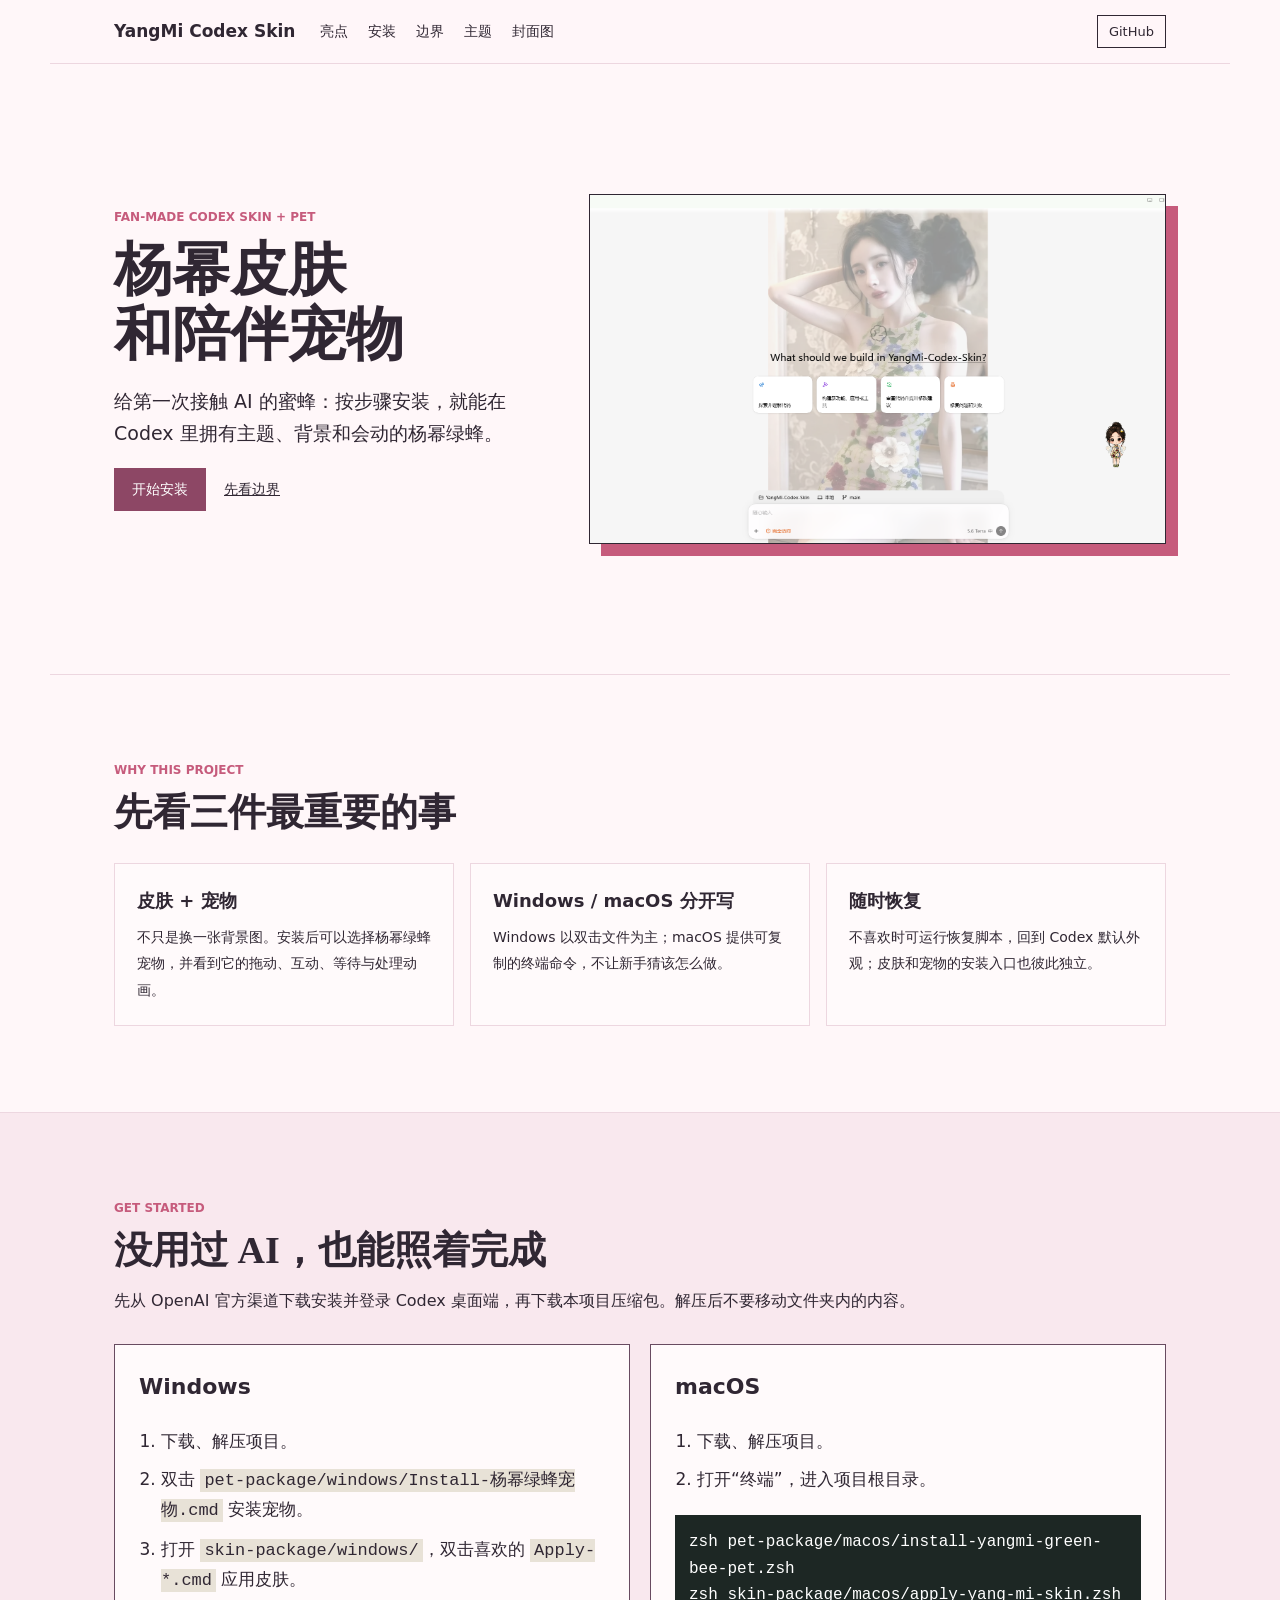
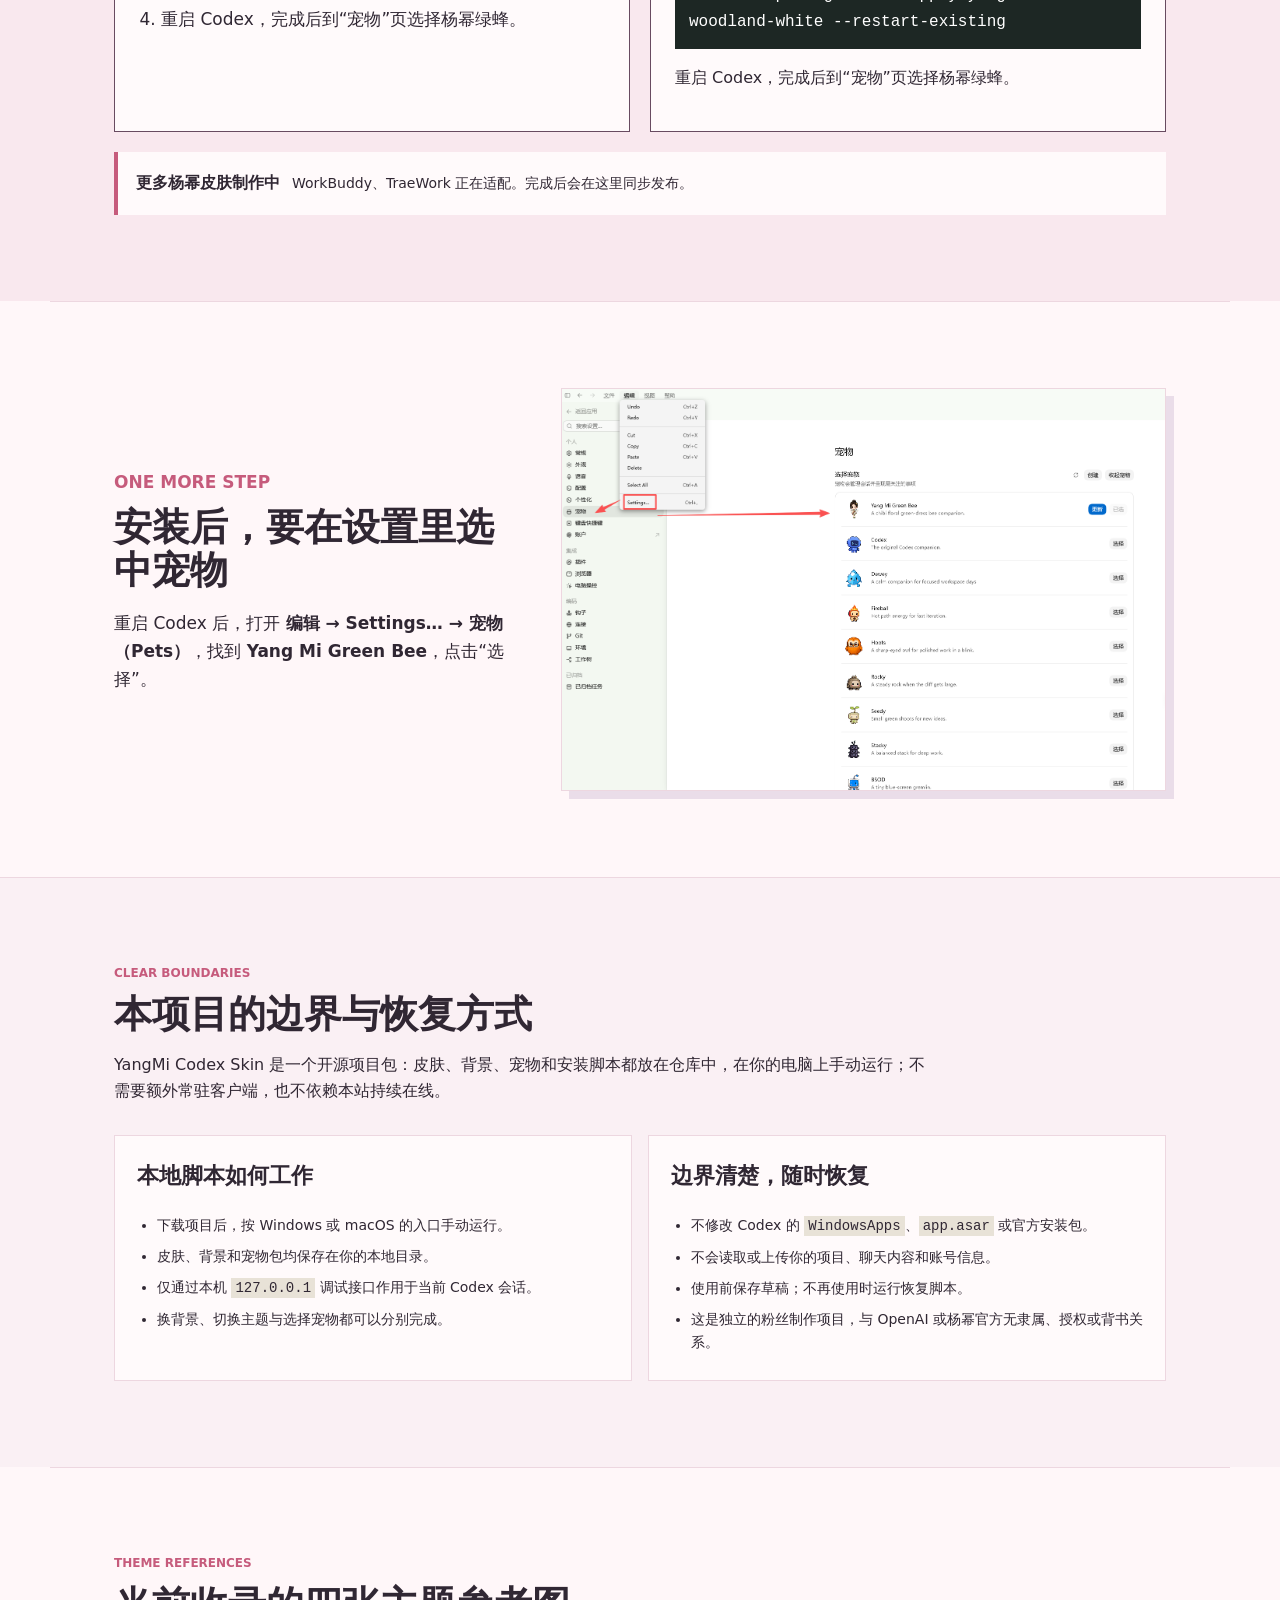
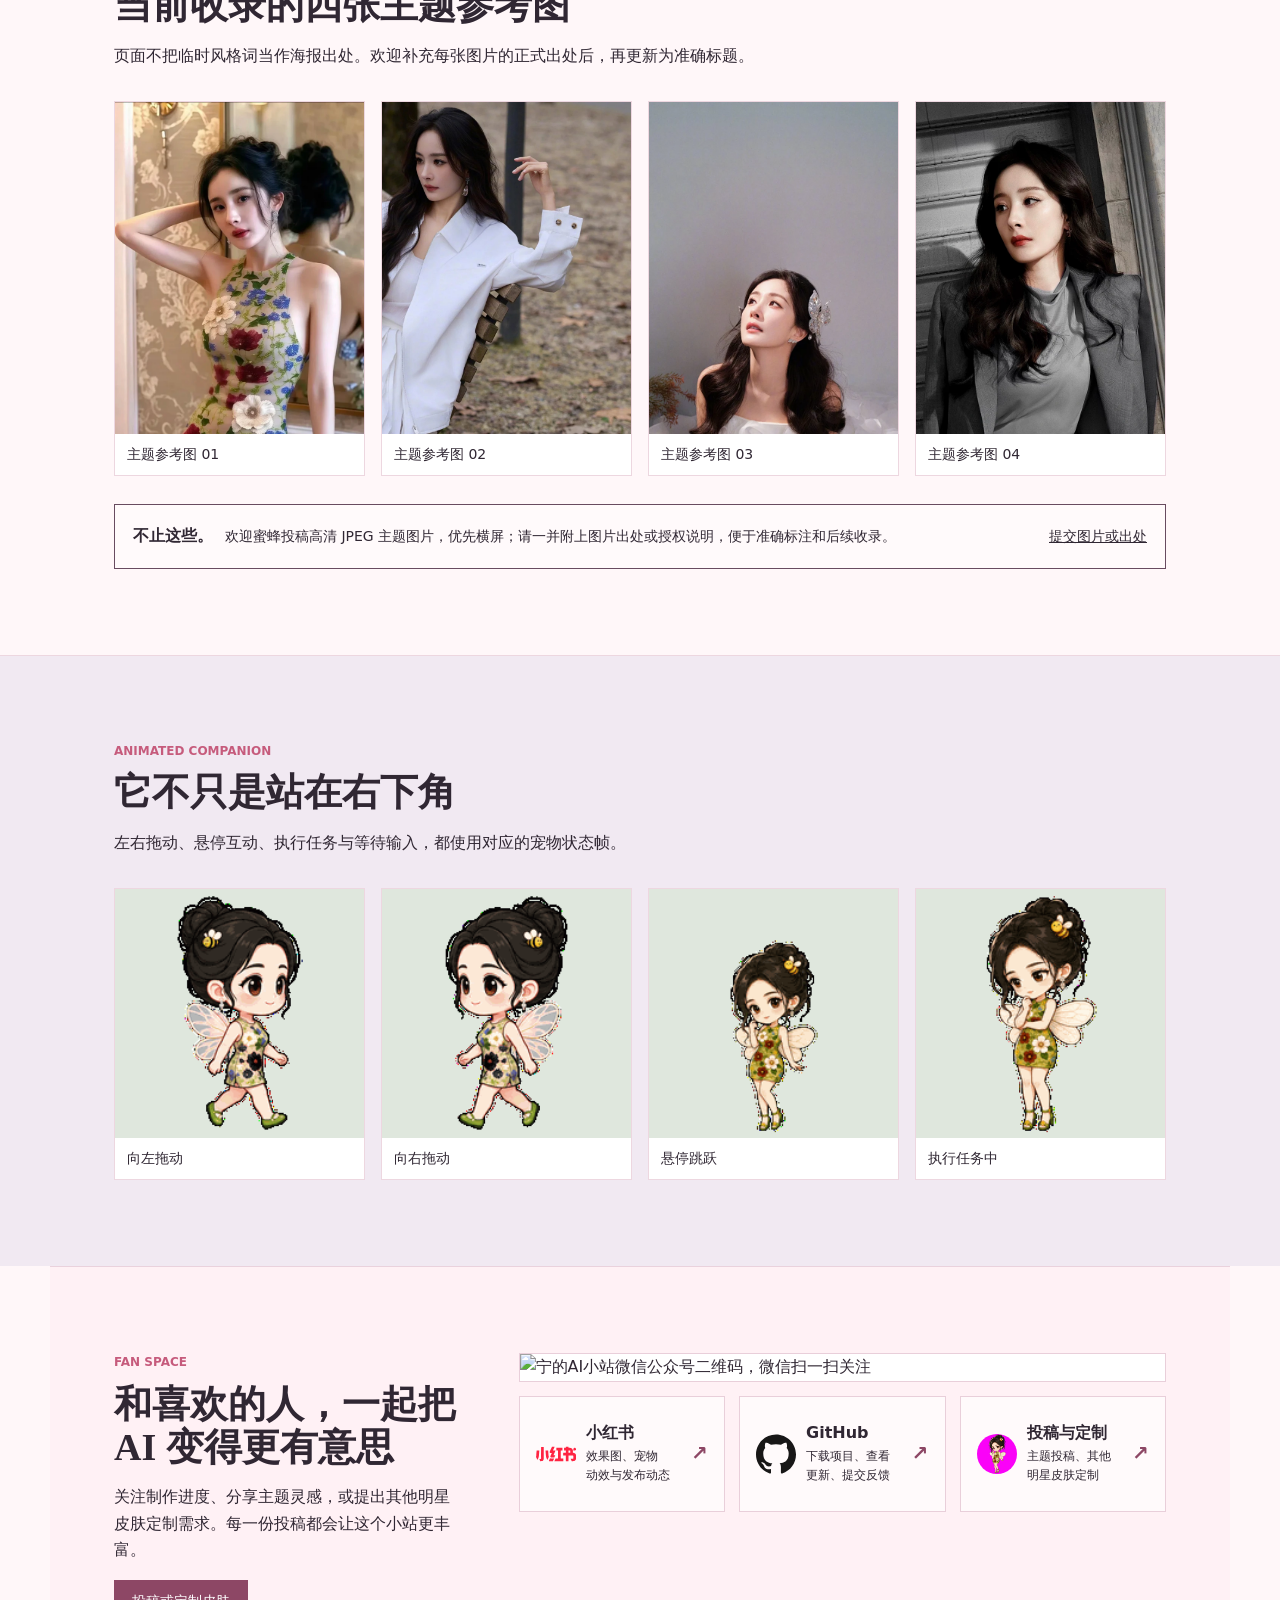
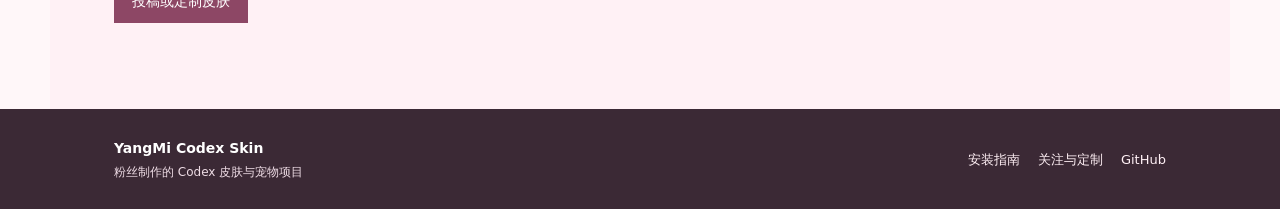
==== commit 5487a0f8: "style: align community link cards" ====
--- a/site/index.html
+++ b/site/index.html
@@ -19,7 +19,7 @@
     <section id="difference" class="difference"><p class="eyebrow">CLEAR BOUNDARIES</p><h2>本项目的边界与恢复方式</h2><p>YangMi Codex Skin 是一个开源项目包：皮肤、背景、宠物和安装脚本都放在仓库中，在你的电脑上手动运行；不需要额外常驻客户端，也不依赖本站持续在线。</p><div class="difference-grid"><article><h3>本地脚本如何工作</h3><ul><li>下载项目后，按 Windows 或 macOS 的入口手动运行。</li><li>皮肤、背景和宠物包均保存在你的本地目录。</li><li>仅通过本机 <code>127.0.0.1</code> 调试接口作用于当前 Codex 会话。</li><li>换背景、切换主题与选择宠物都可以分别完成。</li></ul></article><article><h3>边界清楚，随时恢复</h3><ul><li>不修改 Codex 的 <code>WindowsApps</code>、<code>app.asar</code> 或官方安装包。</li><li>不会读取或上传你的项目、聊天内容和账号信息。</li><li>使用前保存草稿；不再使用时运行恢复脚本。</li><li>这是独立的粉丝制作项目，与 OpenAI 或杨幂官方无隶属、授权或背书关系。</li></ul></article></div></section>
     <section id="themes"><p class="eyebrow">THEME REFERENCES</p><h2>当前收录的四张主题参考图</h2><p class="source-note">页面不把临时风格词当作海报出处。欢迎补充每张图片的正式出处后，再更新为准确标题。</p><div class="grid themes"><figure><img src="assets/theme-floral-retro.webp" alt="主题参考图 01" /><figcaption>主题参考图 01</figcaption></figure><figure><img src="assets/theme-woodland-white.jpg" alt="主题参考图 02" /><figcaption>主题参考图 02</figcaption></figure><figure><img src="assets/theme-bridal-moonlight.webp" alt="主题参考图 03" /><figcaption>主题参考图 03</figcaption></figure><figure><img src="assets/theme-noir-silver.webp" alt="主题参考图 04" /><figcaption>主题参考图 04</figcaption></figure></div><aside class="contribute"><strong>不止这些。</strong><span>欢迎蜜蜂投稿高清 JPEG 主题图片，优先横屏；请一并附上图片出处或授权说明，便于准确标注和后续收录。</span><a href="https://my.feishu.cn/share/base/form/shrcn0kDoXdfxhI3hcE8OBdmimd">提交图片或出处</a></aside></section>
     <section id="pet" class="tint"><p class="eyebrow">ANIMATED COMPANION</p><h2>它不只是站在右下角</h2><p>左右拖动、悬停互动、执行任务与等待输入，都使用对应的宠物状态帧。</p><div class="grid pets"><figure><img src="assets/pet-drag-left.gif" alt="宠物向左拖动" /><figcaption>向左拖动</figcaption></figure><figure><img src="assets/pet-drag-right.gif" alt="宠物向右拖动" /><figcaption>向右拖动</figcaption></figure><figure><img src="assets/pet-hover-jump.gif" alt="宠物悬停跳跃" /><figcaption>悬停跳跃</figcaption></figure><figure><img src="assets/pet-processing.gif" alt="宠物执行任务" /><figcaption>执行任务中</figcaption></figure></div></section>
-    <section id="community" class="community"><div class="community-intro"><p class="eyebrow">FAN SPACE</p><h2>和喜欢的人，一起把 AI 变得更有意思</h2><p>关注制作进度、分享主题灵感，或提出其他明星皮肤定制需求。每一份投稿都会让这个小站更丰富。</p><a class="button" href="https://my.feishu.cn/share/base/form/shrcn0kDoXdfxhI3hcE8OBdmimd">投稿或定制皮肤</a></div><div class="community-panel"><article class="social-card wechat-card"><img class="qr-inline" src="assets/wechat-public-account-banner.png" alt="宁的AI小站微信公众号二维码，微信扫一扫关注" /></article><div class="community-links"><a class="social-card" href="https://www.xiaohongshu.com/user/profile/5da45e7f0000000001002cc2"><img src="assets/icon-xiaohongshu.svg" alt="小红书" /><div><strong>小红书</strong><small>效果图、宠物动效与发布动态</small></div><span class="link-arrow">↗</span></a><a class="social-card" href="https://github.com/GoodTimeGGB/YangMi-Codex-Skin"><img src="assets/icon-github.svg" alt="GitHub" /><div><strong>GitHub</strong><small>下载项目、查看更新、提交反馈</small></div><span class="link-arrow">↗</span></a><a class="social-card" href="https://my.feishu.cn/share/base/form/shrcn0kDoXdfxhI3hcE8OBdmimd"><img class="fan-logo" src="assets/fan-mascot.png" alt="杨幂绿蜂" /><div><strong>投稿与定制</strong><small>主题投稿、其他明星皮肤定制需求</small></div><span class="link-arrow">↗</span></a></div></div></section>
+    <section id="community" class="community"><div class="community-intro"><p class="eyebrow">FAN SPACE</p><h2>和喜欢的人，一起把 AI 变得更有意思</h2><p>关注制作进度、分享主题灵感，或提出其他明星皮肤定制需求。每一份投稿都会让这个小站更丰富。</p><a class="button" href="https://my.feishu.cn/share/base/form/shrcn0kDoXdfxhI3hcE8OBdmimd">投稿或定制皮肤</a></div><div class="community-panel"><article class="social-card wechat-card"><img class="qr-inline" src="assets/wechat-public-account-banner.png" alt="宁的AI小站微信公众号二维码，微信扫一扫关注" /></article><div class="community-links"><a class="social-card" href="https://www.xiaohongshu.com/user/profile/5da45e7f0000000001002cc2"><img src="assets/icon-xiaohongshu.svg" alt="小红书" /><div><strong>小红书</strong><small>效果图、宠物<br />动效与发布动态</small></div><span class="link-arrow">↗</span></a><a class="social-card" href="https://github.com/GoodTimeGGB/YangMi-Codex-Skin"><img src="assets/icon-github.svg" alt="GitHub" /><div><strong>GitHub</strong><small>下载项目、查看<br />更新、提交反馈</small></div><span class="link-arrow">↗</span></a><a class="social-card" href="https://my.feishu.cn/share/base/form/shrcn0kDoXdfxhI3hcE8OBdmimd"><img class="fan-logo" src="assets/fan-mascot.png" alt="杨幂绿蜂" /><div><strong>投稿与定制</strong><small>主题投稿、其他<br />明星皮肤定制</small></div><span class="link-arrow">↗</span></a></div></div></section>
   </main>
   <footer><div><strong>YangMi Codex Skin</strong><span>粉丝制作的 Codex 皮肤与宠物项目</span></div><div><a href="#install">安装指南</a><a href="#community">关注与定制</a><a href="https://github.com/GoodTimeGGB/YangMi-Codex-Skin">GitHub</a></div></footer>
 </body>
--- a/site/pink-support.css
+++ b/site/pink-support.css
@@ -17,8 +17,8 @@
 .social-card{position:relative;min-height:108px;display:flex;align-items:center;gap:13px;padding:18px;border:1px solid #e9cfda;background:#fffafb;color:inherit}
 .social-card>img,.social-card summary>img{width:38px;height:38px;flex:0 0 auto;object-fit:contain}.social-card .fan-logo{border-radius:50%;background:#f0e0e8;object-fit:cover}
 .community-links strong,.community-links small{display:block}.community-links small{margin-top:4px;font-size:12px;line-height:1.45}
-.community-links .social-card{min-height:116px;padding:17px}
-.link-arrow{margin-left:auto;color:#8d4765;font-size:20px;font-weight:700}
+.community-links .social-card{display:grid;grid-template-columns:40px minmax(0,1fr) 18px;min-height:116px;align-items:center;gap:10px;padding:16px}.community-links .social-card>img{width:40px;height:40px}.community-links .social-card>div{min-width:0}.community-links strong{font-size:16px;line-height:1.25;white-space:nowrap}.community-links small{line-height:1.55;white-space:nowrap}
+.link-arrow{justify-self:end;margin-left:0;color:#8d4765;font-size:20px;font-weight:700}
 .wechat-card{display:block;min-height:auto;padding:0!important;overflow:hidden;background:#fff!important}
 .wechat-copy{display:flex;min-width:0;align-items:center;gap:13px}.wechat-copy>img{width:38px;height:38px;flex:0 0 auto;object-fit:contain}.wechat-copy>div{min-width:0}
 .social-kicker{margin:0 0 7px;color:#a55170;font-size:11px;font-weight:700;letter-spacing:.08em}
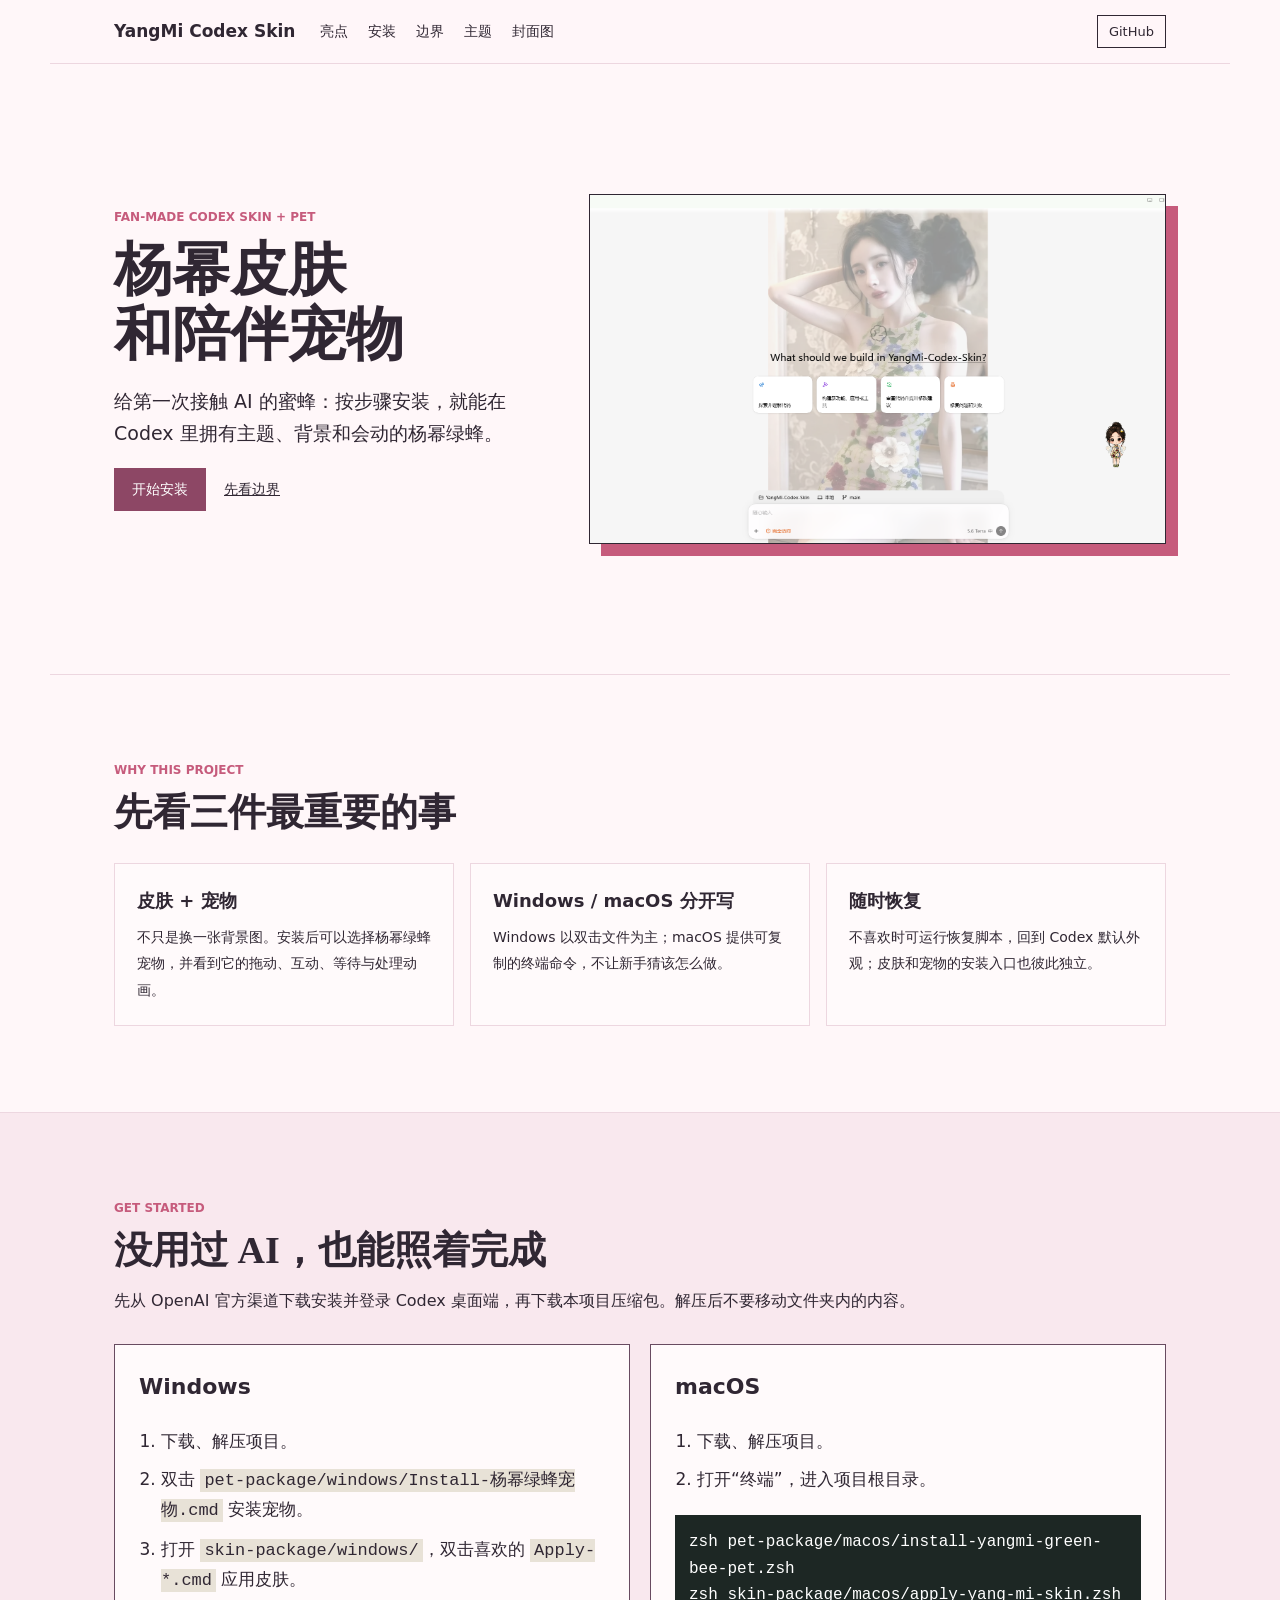
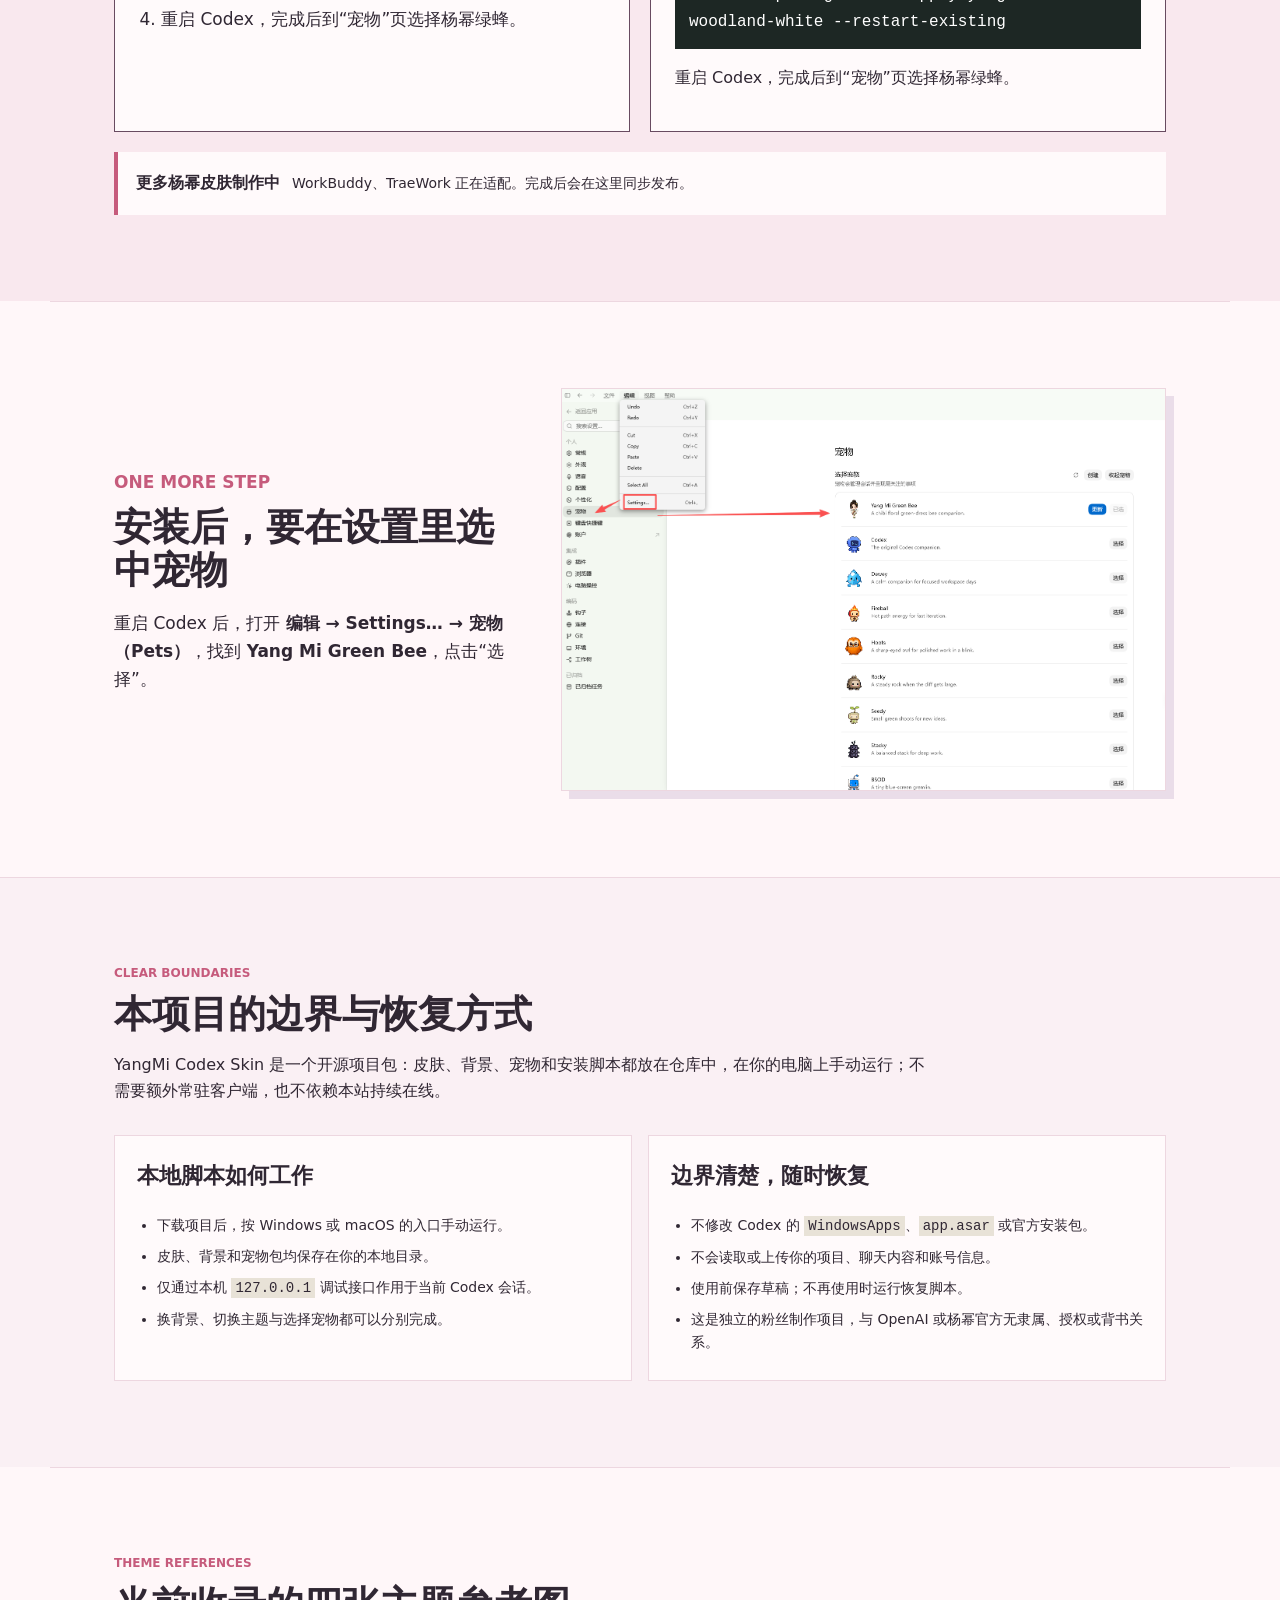
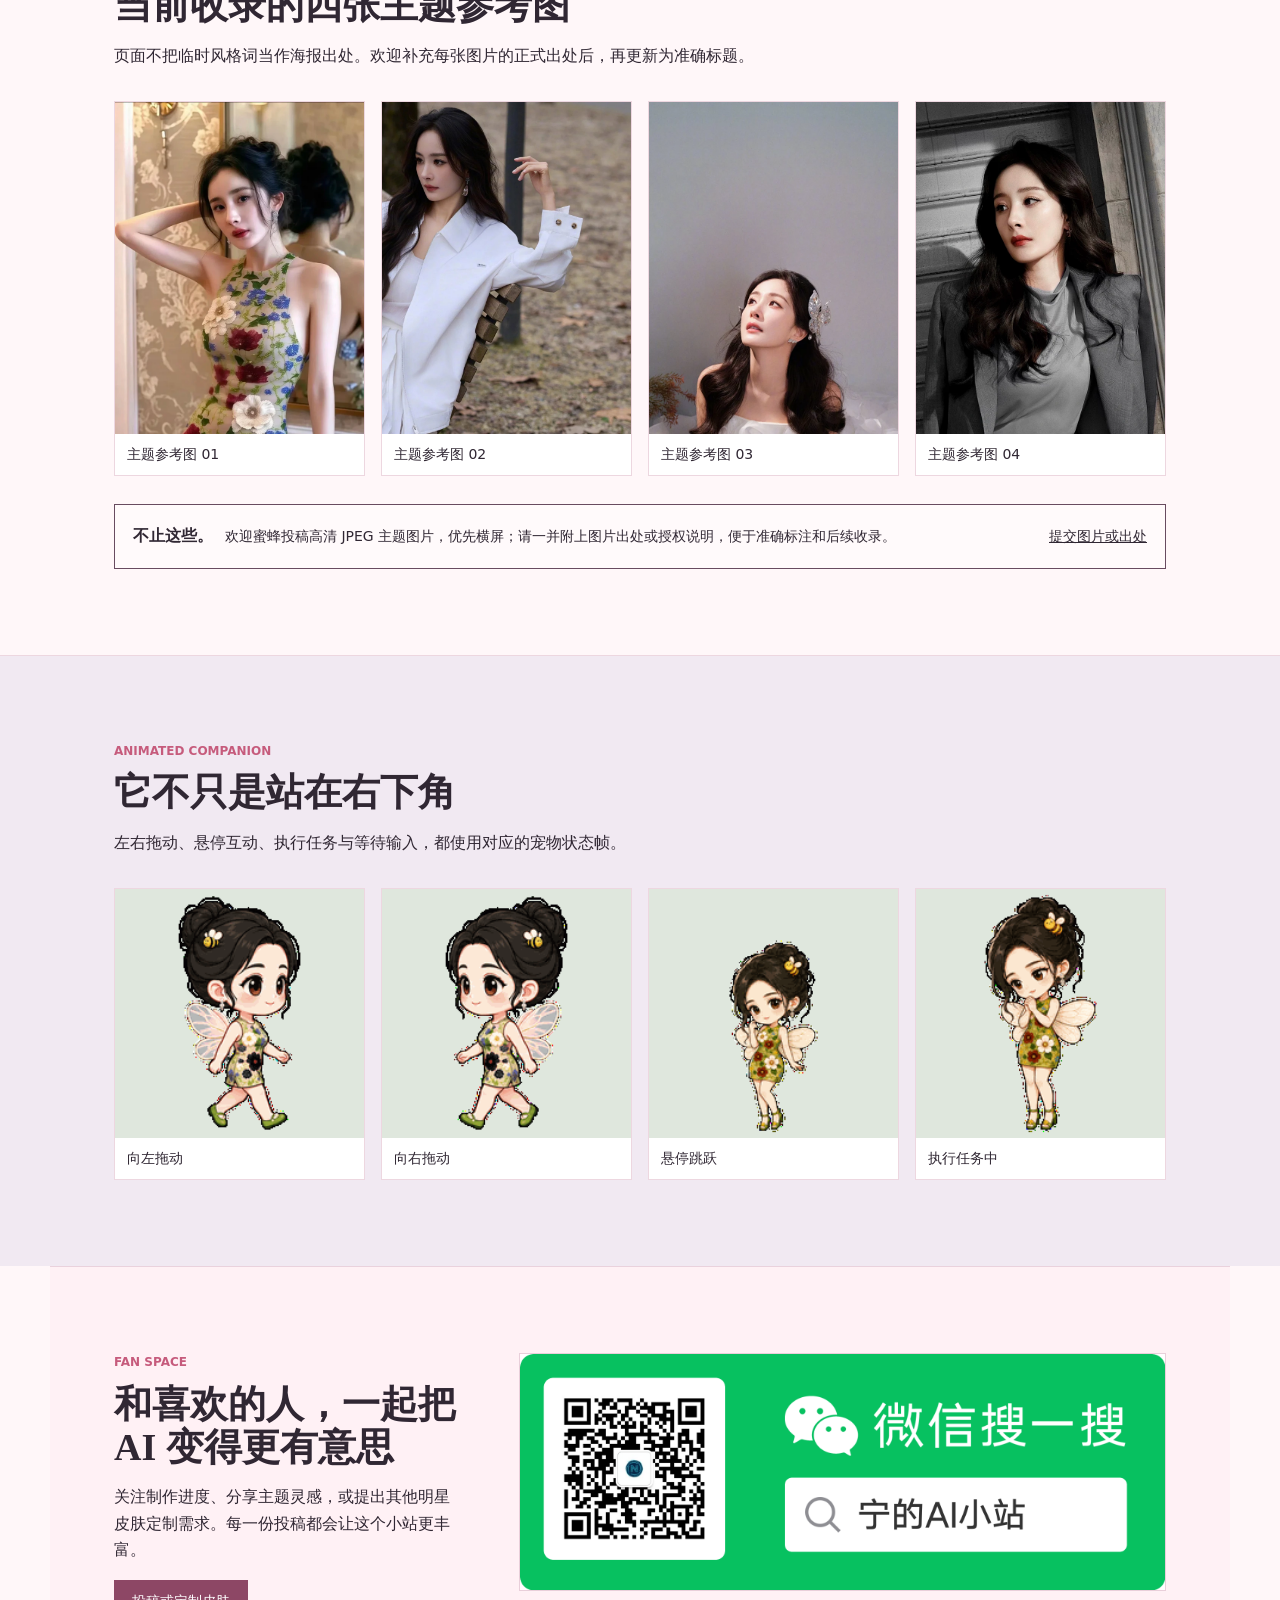
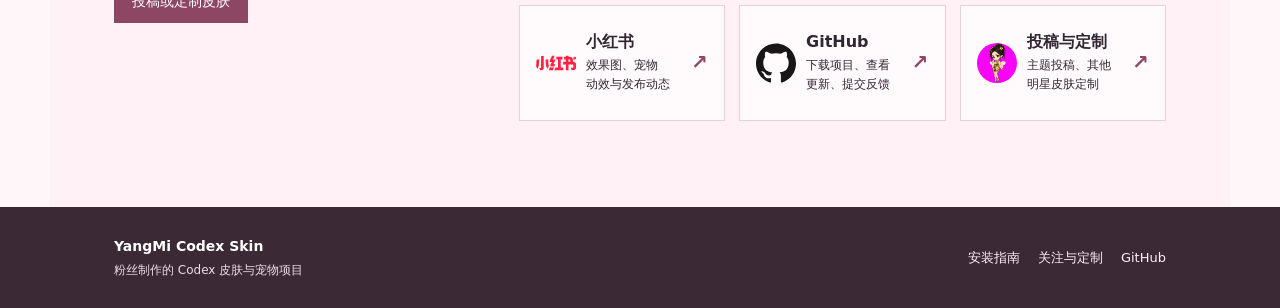
==== commit df75c1ae: "perf: compress WeChat banner losslessly" ====
--- a/site/index.html
+++ b/site/index.html
@@ -19,7 +19,7 @@
     <section id="difference" class="difference"><p class="eyebrow">CLEAR BOUNDARIES</p><h2>本项目的边界与恢复方式</h2><p>YangMi Codex Skin 是一个开源项目包：皮肤、背景、宠物和安装脚本都放在仓库中，在你的电脑上手动运行；不需要额外常驻客户端，也不依赖本站持续在线。</p><div class="difference-grid"><article><h3>本地脚本如何工作</h3><ul><li>下载项目后，按 Windows 或 macOS 的入口手动运行。</li><li>皮肤、背景和宠物包均保存在你的本地目录。</li><li>仅通过本机 <code>127.0.0.1</code> 调试接口作用于当前 Codex 会话。</li><li>换背景、切换主题与选择宠物都可以分别完成。</li></ul></article><article><h3>边界清楚，随时恢复</h3><ul><li>不修改 Codex 的 <code>WindowsApps</code>、<code>app.asar</code> 或官方安装包。</li><li>不会读取或上传你的项目、聊天内容和账号信息。</li><li>使用前保存草稿；不再使用时运行恢复脚本。</li><li>这是独立的粉丝制作项目，与 OpenAI 或杨幂官方无隶属、授权或背书关系。</li></ul></article></div></section>
     <section id="themes"><p class="eyebrow">THEME REFERENCES</p><h2>当前收录的四张主题参考图</h2><p class="source-note">页面不把临时风格词当作海报出处。欢迎补充每张图片的正式出处后，再更新为准确标题。</p><div class="grid themes"><figure><img src="assets/theme-floral-retro.webp" alt="主题参考图 01" /><figcaption>主题参考图 01</figcaption></figure><figure><img src="assets/theme-woodland-white.jpg" alt="主题参考图 02" /><figcaption>主题参考图 02</figcaption></figure><figure><img src="assets/theme-bridal-moonlight.webp" alt="主题参考图 03" /><figcaption>主题参考图 03</figcaption></figure><figure><img src="assets/theme-noir-silver.webp" alt="主题参考图 04" /><figcaption>主题参考图 04</figcaption></figure></div><aside class="contribute"><strong>不止这些。</strong><span>欢迎蜜蜂投稿高清 JPEG 主题图片，优先横屏；请一并附上图片出处或授权说明，便于准确标注和后续收录。</span><a href="https://my.feishu.cn/share/base/form/shrcn0kDoXdfxhI3hcE8OBdmimd">提交图片或出处</a></aside></section>
     <section id="pet" class="tint"><p class="eyebrow">ANIMATED COMPANION</p><h2>它不只是站在右下角</h2><p>左右拖动、悬停互动、执行任务与等待输入，都使用对应的宠物状态帧。</p><div class="grid pets"><figure><img src="assets/pet-drag-left.gif" alt="宠物向左拖动" /><figcaption>向左拖动</figcaption></figure><figure><img src="assets/pet-drag-right.gif" alt="宠物向右拖动" /><figcaption>向右拖动</figcaption></figure><figure><img src="assets/pet-hover-jump.gif" alt="宠物悬停跳跃" /><figcaption>悬停跳跃</figcaption></figure><figure><img src="assets/pet-processing.gif" alt="宠物执行任务" /><figcaption>执行任务中</figcaption></figure></div></section>
-    <section id="community" class="community"><div class="community-intro"><p class="eyebrow">FAN SPACE</p><h2>和喜欢的人，一起把 AI 变得更有意思</h2><p>关注制作进度、分享主题灵感，或提出其他明星皮肤定制需求。每一份投稿都会让这个小站更丰富。</p><a class="button" href="https://my.feishu.cn/share/base/form/shrcn0kDoXdfxhI3hcE8OBdmimd">投稿或定制皮肤</a></div><div class="community-panel"><article class="social-card wechat-card"><img class="qr-inline" src="assets/wechat-public-account-banner.png" alt="宁的AI小站微信公众号二维码，微信扫一扫关注" /></article><div class="community-links"><a class="social-card" href="https://www.xiaohongshu.com/user/profile/5da45e7f0000000001002cc2"><img src="assets/icon-xiaohongshu.svg" alt="小红书" /><div><strong>小红书</strong><small>效果图、宠物<br />动效与发布动态</small></div><span class="link-arrow">↗</span></a><a class="social-card" href="https://github.com/GoodTimeGGB/YangMi-Codex-Skin"><img src="assets/icon-github.svg" alt="GitHub" /><div><strong>GitHub</strong><small>下载项目、查看<br />更新、提交反馈</small></div><span class="link-arrow">↗</span></a><a class="social-card" href="https://my.feishu.cn/share/base/form/shrcn0kDoXdfxhI3hcE8OBdmimd"><img class="fan-logo" src="assets/fan-mascot.png" alt="杨幂绿蜂" /><div><strong>投稿与定制</strong><small>主题投稿、其他<br />明星皮肤定制</small></div><span class="link-arrow">↗</span></a></div></div></section>
+    <section id="community" class="community"><div class="community-intro"><p class="eyebrow">FAN SPACE</p><h2>和喜欢的人，一起把 AI 变得更有意思</h2><p>关注制作进度、分享主题灵感，或提出其他明星皮肤定制需求。每一份投稿都会让这个小站更丰富。</p><a class="button" href="https://my.feishu.cn/share/base/form/shrcn0kDoXdfxhI3hcE8OBdmimd">投稿或定制皮肤</a></div><div class="community-panel"><article class="social-card wechat-card"><img class="qr-inline" src="assets/wechat-public-account-banner.webp" alt="宁的AI小站微信公众号二维码，微信扫一扫关注" /></article><div class="community-links"><a class="social-card" href="https://www.xiaohongshu.com/user/profile/5da45e7f0000000001002cc2"><img src="assets/icon-xiaohongshu.svg" alt="小红书" /><div><strong>小红书</strong><small>效果图、宠物<br />动效与发布动态</small></div><span class="link-arrow">↗</span></a><a class="social-card" href="https://github.com/GoodTimeGGB/YangMi-Codex-Skin"><img src="assets/icon-github.svg" alt="GitHub" /><div><strong>GitHub</strong><small>下载项目、查看<br />更新、提交反馈</small></div><span class="link-arrow">↗</span></a><a class="social-card" href="https://my.feishu.cn/share/base/form/shrcn0kDoXdfxhI3hcE8OBdmimd"><img class="fan-logo" src="assets/fan-mascot.png" alt="杨幂绿蜂" /><div><strong>投稿与定制</strong><small>主题投稿、其他<br />明星皮肤定制</small></div><span class="link-arrow">↗</span></a></div></div></section>
   </main>
   <footer><div><strong>YangMi Codex Skin</strong><span>粉丝制作的 Codex 皮肤与宠物项目</span></div><div><a href="#install">安装指南</a><a href="#community">关注与定制</a><a href="https://github.com/GoodTimeGGB/YangMi-Codex-Skin">GitHub</a></div></footer>
 </body>
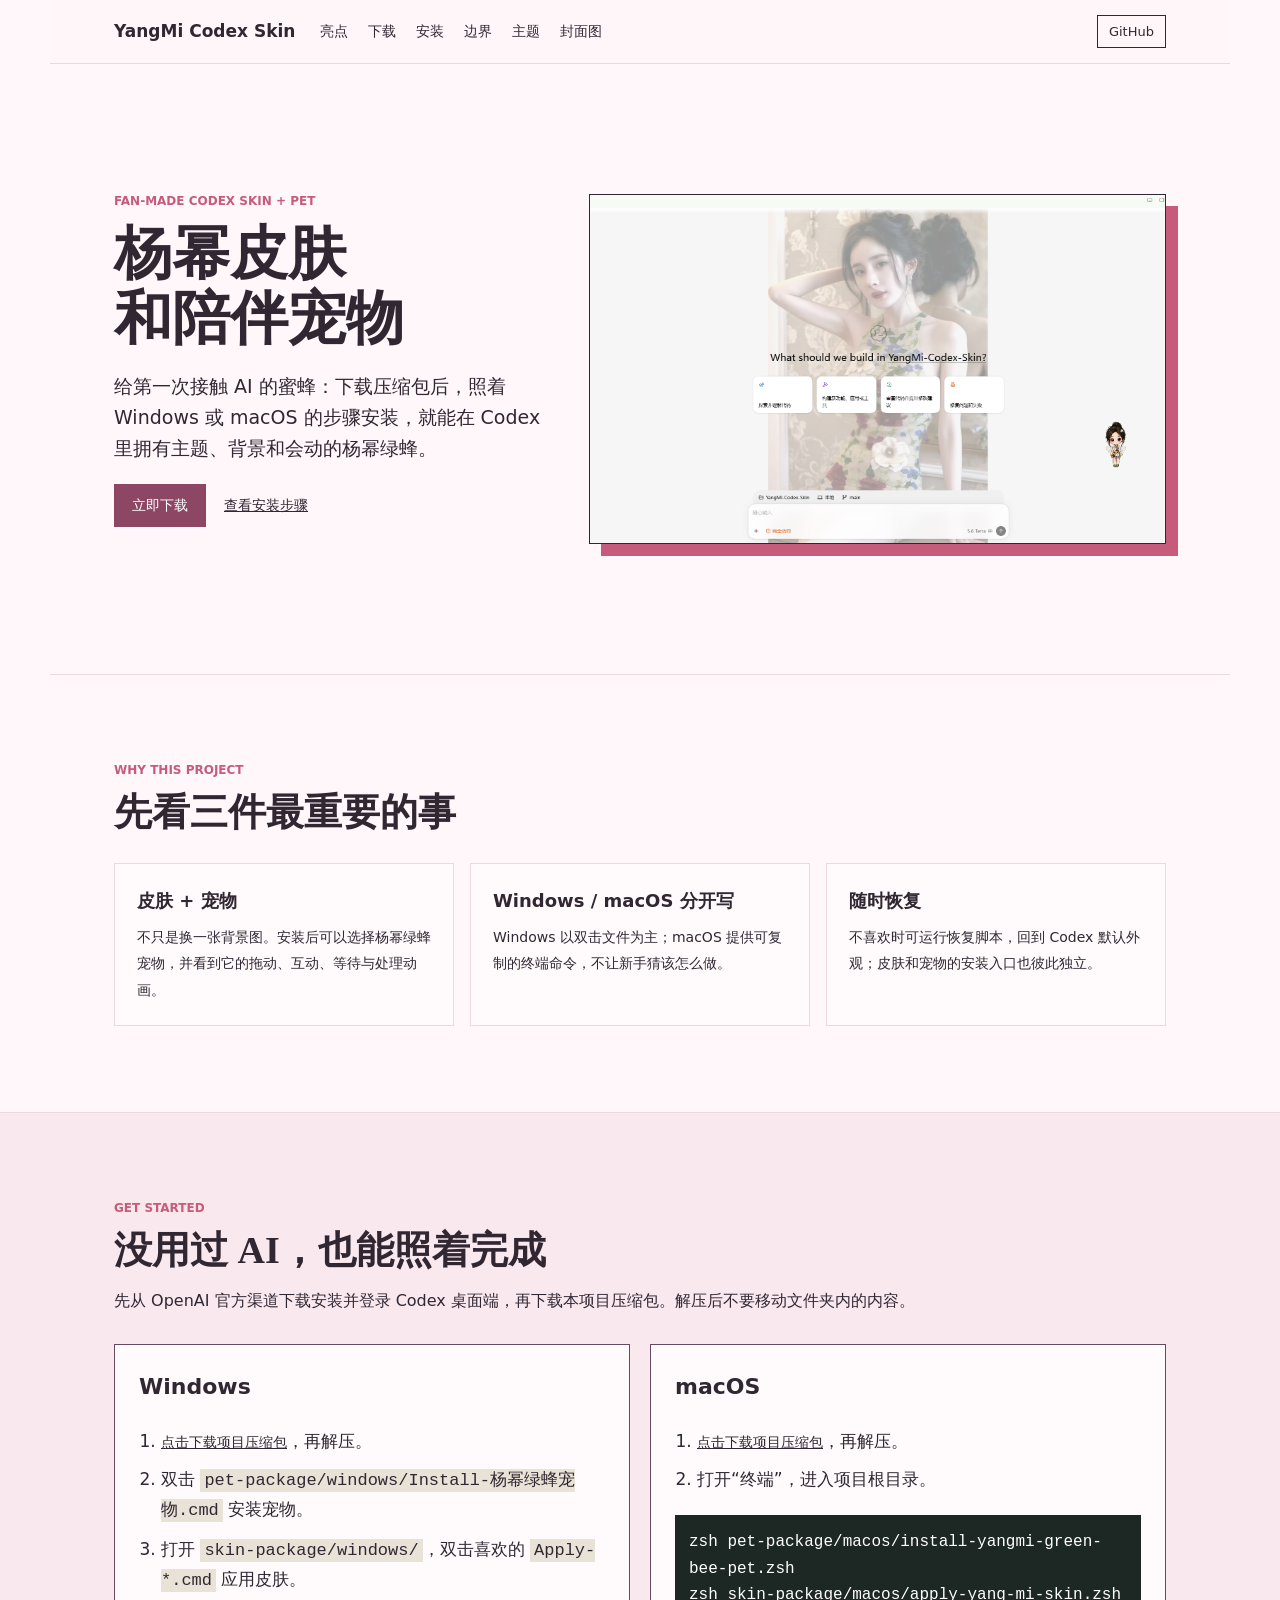
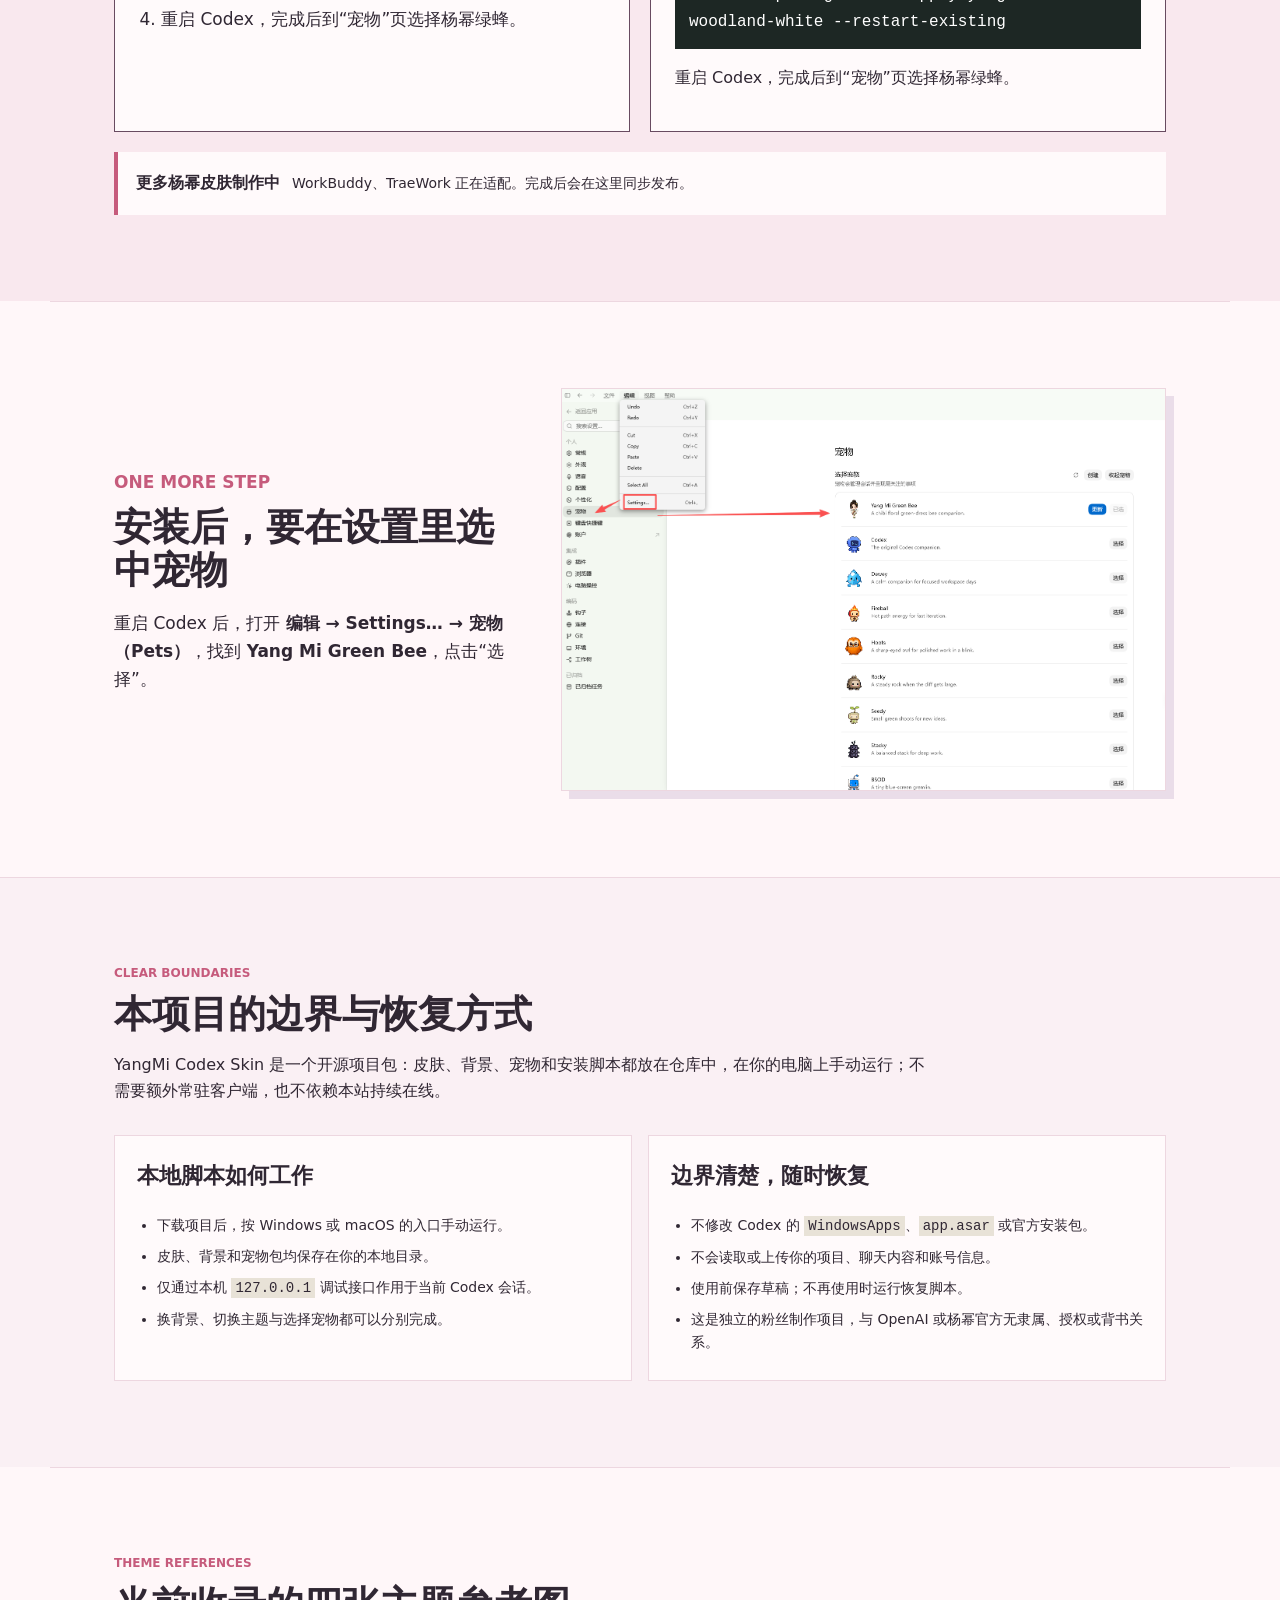
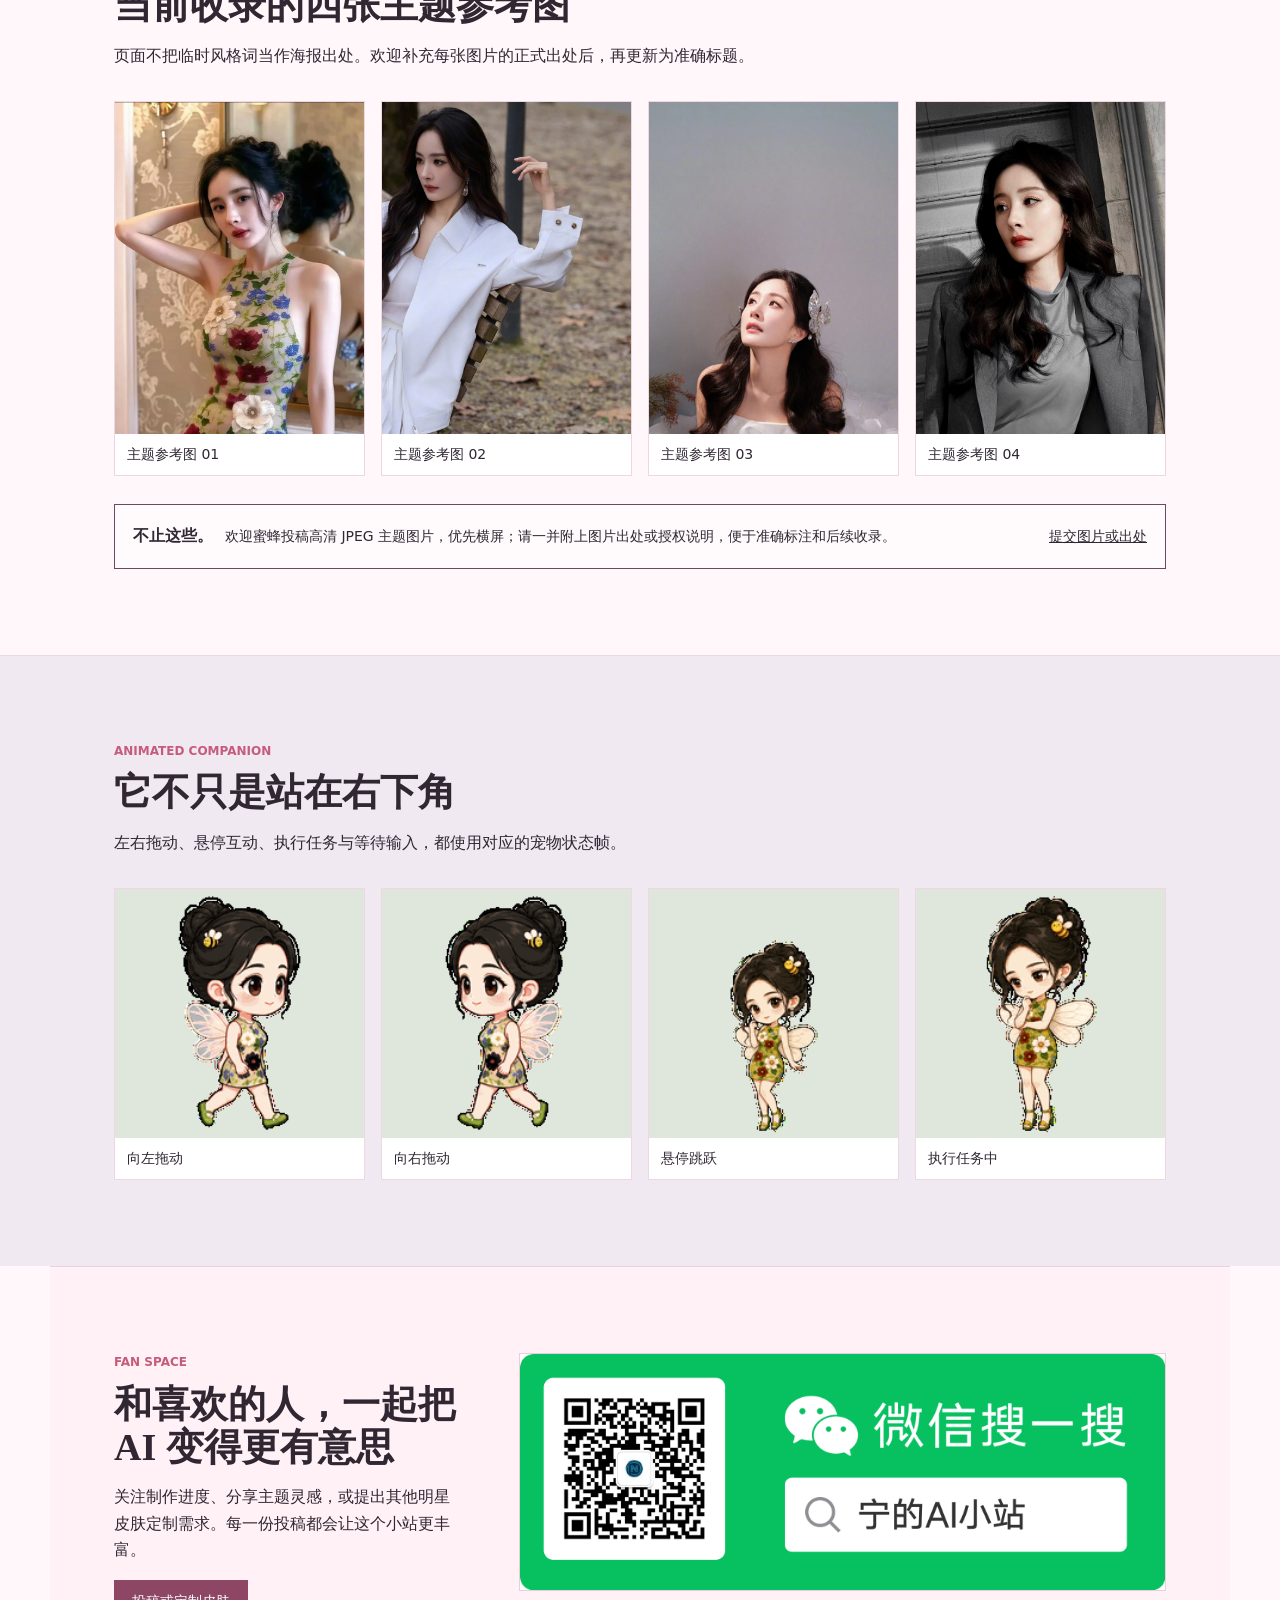
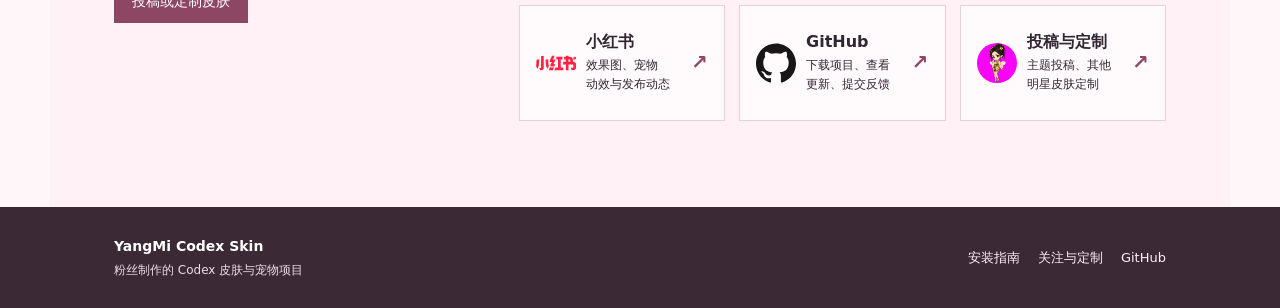
==== commit b32103ed: "feat: surface direct project download" ====
--- a/site/index.html
+++ b/site/index.html
@@ -9,11 +9,11 @@
   <link rel="stylesheet" href="pink-support.css" />
 </head>
 <body>
-  <header><a class="brand" href="#top">YangMi Codex Skin</a><nav><a href="#highlights">亮点</a><a href="#install">安装</a><a href="#difference">边界</a><a href="#themes">主题</a><a href="cover.html">封面图</a></nav><a class="github" href="https://github.com/GoodTimeGGB/YangMi-Codex-Skin">GitHub</a></header>
+  <header><a class="brand" href="#top">YangMi Codex Skin</a><nav><a href="#highlights">亮点</a><a href="https://github.com/GoodTimeGGB/YangMi-Codex-Skin/archive/refs/heads/main.zip">下载</a><a href="#install">安装</a><a href="#difference">边界</a><a href="#themes">主题</a><a href="cover.html">封面图</a></nav><a class="github" href="https://github.com/GoodTimeGGB/YangMi-Codex-Skin">GitHub</a></header>
   <main id="top">
-    <section class="hero"><div><p class="eyebrow">FAN-MADE CODEX SKIN + PET</p><h1>杨幂皮肤<br />和陪伴宠物</h1><p>给第一次接触 AI 的蜜蜂：按步骤安装，就能在 Codex 里拥有主题、背景和会动的杨幂绿蜂。</p><p class="actions"><a class="button" href="#install">开始安装</a><a class="text-link" href="#difference">先看边界</a></p></div><img src="assets/hero-codex-skin-preview.png" alt="应用皮肤和宠物后的 Codex 最终效果" /></section>
+    <section class="hero"><div><p class="eyebrow">FAN-MADE CODEX SKIN + PET</p><h1>杨幂皮肤<br />和陪伴宠物</h1><p>给第一次接触 AI 的蜜蜂：下载压缩包后，照着 Windows 或 macOS 的步骤安装，就能在 Codex 里拥有主题、背景和会动的杨幂绿蜂。</p><p class="actions"><a class="button" href="https://github.com/GoodTimeGGB/YangMi-Codex-Skin/archive/refs/heads/main.zip">立即下载</a><a class="text-link" href="#install">查看安装步骤</a></p></div><img src="assets/hero-codex-skin-preview.png" alt="应用皮肤和宠物后的 Codex 最终效果" /></section>
     <section id="highlights" class="highlights"><p class="eyebrow">WHY THIS PROJECT</p><h2>先看三件最重要的事</h2><div class="highlight-grid"><article><b>皮肤 + 宠物</b><span>不只是换一张背景图。安装后可以选择杨幂绿蜂宠物，并看到它的拖动、互动、等待与处理动画。</span></article><article><b>Windows / macOS 分开写</b><span>Windows 以双击文件为主；macOS 提供可复制的终端命令，不让新手猜该怎么做。</span></article><article><b>随时恢复</b><span>不喜欢时可运行恢复脚本，回到 Codex 默认外观；皮肤和宠物的安装入口也彼此独立。</span></article></div></section>
-    <section id="install" class="install"><p class="eyebrow">GET STARTED</p><h2>没用过 AI，也能照着完成</h2><p>先从 OpenAI 官方渠道下载安装并登录 Codex 桌面端，再下载本项目压缩包。解压后不要移动文件夹内的内容。</p><div class="install-grid"><article><h3>Windows</h3><ol><li>下载、解压项目。</li><li>双击 <code>pet-package/windows/Install-杨幂绿蜂宠物.cmd</code> 安装宠物。</li><li>打开 <code>skin-package/windows/</code>，双击喜欢的 <code>Apply-*.cmd</code> 应用皮肤。</li><li>重启 Codex，完成后到“宠物”页选择杨幂绿蜂。</li></ol></article><article><h3>macOS</h3><ol><li>下载、解压项目。</li><li>打开“终端”，进入项目根目录。</li></ol><pre><code>zsh pet-package/macos/install-yangmi-green-bee-pet.zsh
+    <section id="install" class="install"><p class="eyebrow">GET STARTED</p><h2>没用过 AI，也能照着完成</h2><p>先从 OpenAI 官方渠道下载安装并登录 Codex 桌面端，再下载本项目压缩包。解压后不要移动文件夹内的内容。</p><div class="install-grid"><article><h3>Windows</h3><ol><li><a class="text-link" href="https://github.com/GoodTimeGGB/YangMi-Codex-Skin/archive/refs/heads/main.zip">点击下载项目压缩包</a>，再解压。</li><li>双击 <code>pet-package/windows/Install-杨幂绿蜂宠物.cmd</code> 安装宠物。</li><li>打开 <code>skin-package/windows/</code>，双击喜欢的 <code>Apply-*.cmd</code> 应用皮肤。</li><li>重启 Codex，完成后到“宠物”页选择杨幂绿蜂。</li></ol></article><article><h3>macOS</h3><ol><li><a class="text-link" href="https://github.com/GoodTimeGGB/YangMi-Codex-Skin/archive/refs/heads/main.zip">点击下载项目压缩包</a>，再解压。</li><li>打开“终端”，进入项目根目录。</li></ol><pre><code>zsh pet-package/macos/install-yangmi-green-bee-pet.zsh
 zsh skin-package/macos/apply-yang-mi-skin.zsh woodland-white --restart-existing</code></pre><p>重启 Codex，完成后到“宠物”页选择杨幂绿蜂。</p></article></div><aside class="building"><strong>更多杨幂皮肤制作中</strong><span>WorkBuddy、TraeWork 正在适配。完成后会在这里同步发布。</span></aside></section>
     <section id="use-pet" class="pet-guide"><div><p class="eyebrow">ONE MORE STEP</p><h2>安装后，要在设置里选中宠物</h2><p>重启 Codex 后，打开 <strong>编辑 → Settings… → 宠物（Pets）</strong>，找到 <strong>Yang Mi Green Bee</strong>，点击“选择”。</p></div><img src="assets/pets-settings-guide.png" alt="在 Codex 设置的宠物页面选择 Yang Mi Green Bee" /></section>
     <section id="difference" class="difference"><p class="eyebrow">CLEAR BOUNDARIES</p><h2>本项目的边界与恢复方式</h2><p>YangMi Codex Skin 是一个开源项目包：皮肤、背景、宠物和安装脚本都放在仓库中，在你的电脑上手动运行；不需要额外常驻客户端，也不依赖本站持续在线。</p><div class="difference-grid"><article><h3>本地脚本如何工作</h3><ul><li>下载项目后，按 Windows 或 macOS 的入口手动运行。</li><li>皮肤、背景和宠物包均保存在你的本地目录。</li><li>仅通过本机 <code>127.0.0.1</code> 调试接口作用于当前 Codex 会话。</li><li>换背景、切换主题与选择宠物都可以分别完成。</li></ul></article><article><h3>边界清楚，随时恢复</h3><ul><li>不修改 Codex 的 <code>WindowsApps</code>、<code>app.asar</code> 或官方安装包。</li><li>不会读取或上传你的项目、聊天内容和账号信息。</li><li>使用前保存草稿；不再使用时运行恢复脚本。</li><li>这是独立的粉丝制作项目，与 OpenAI 或杨幂官方无隶属、授权或背书关系。</li></ul></article></div></section>
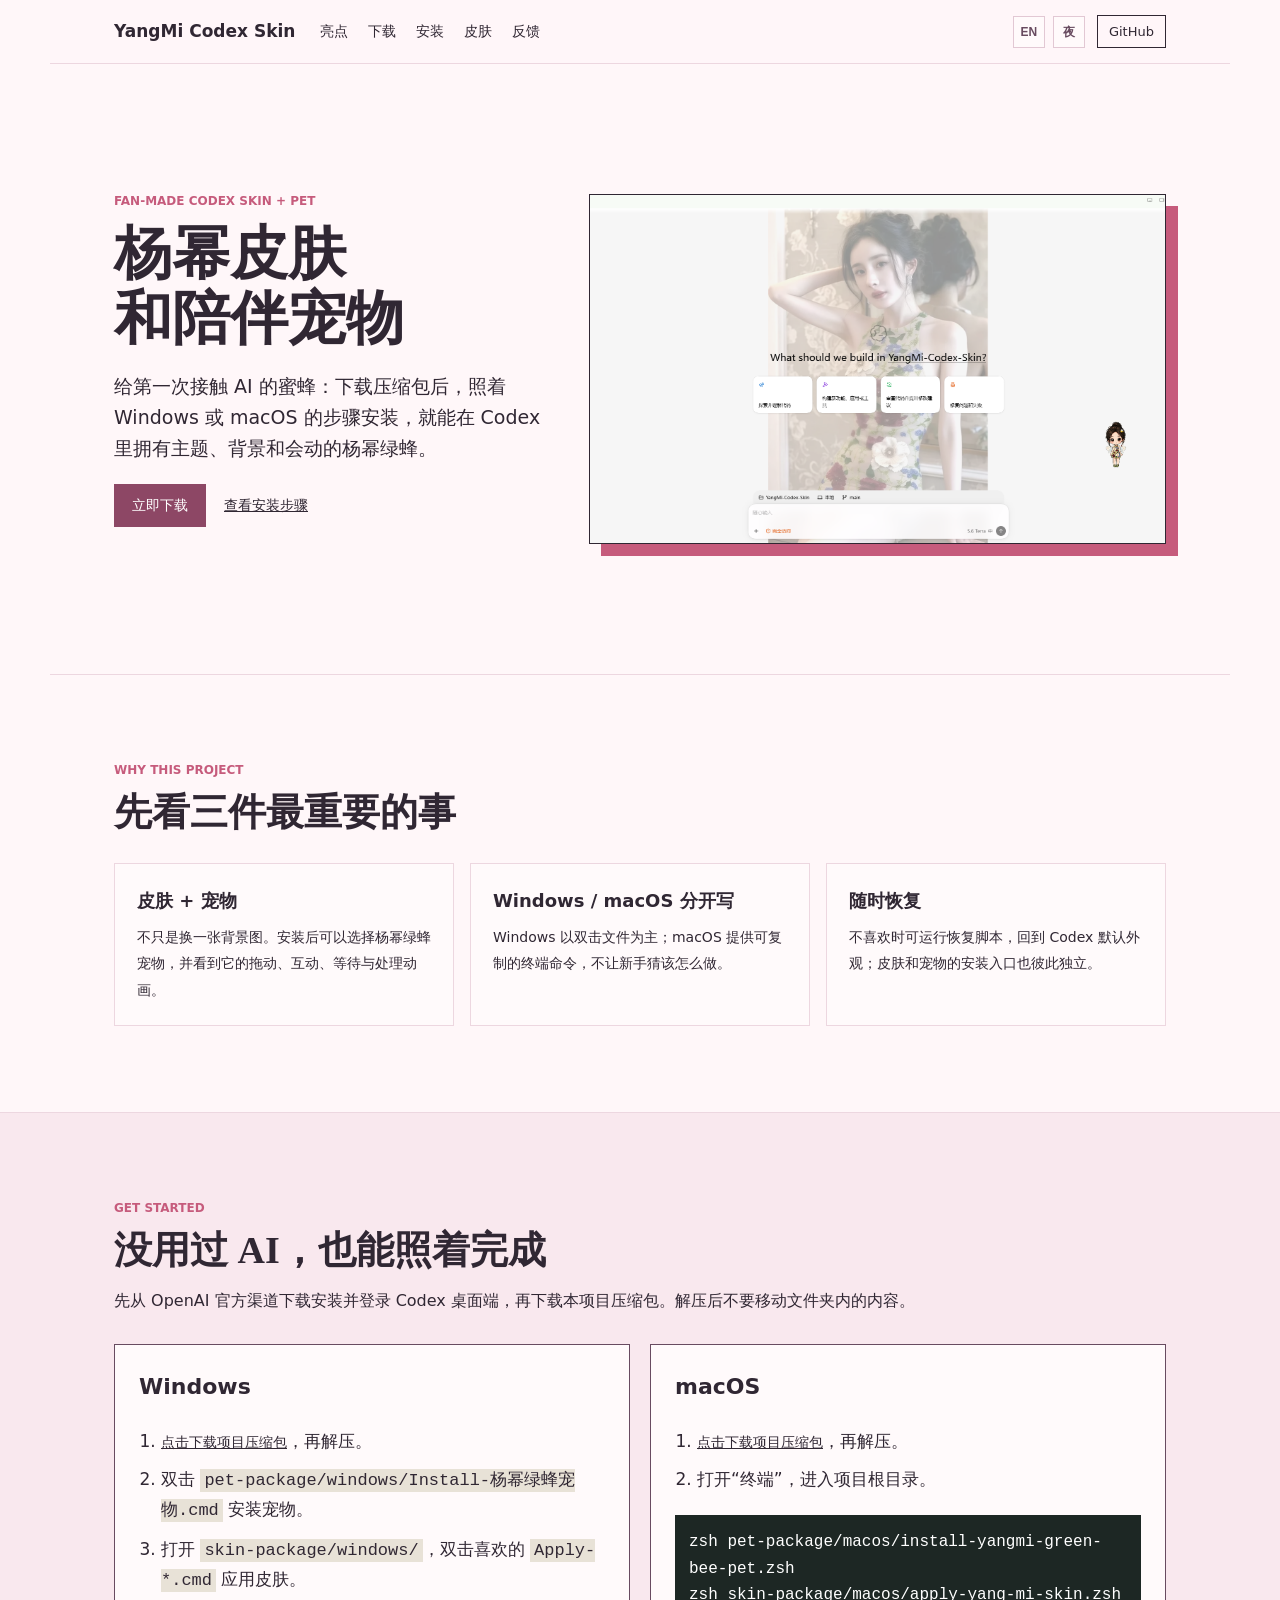
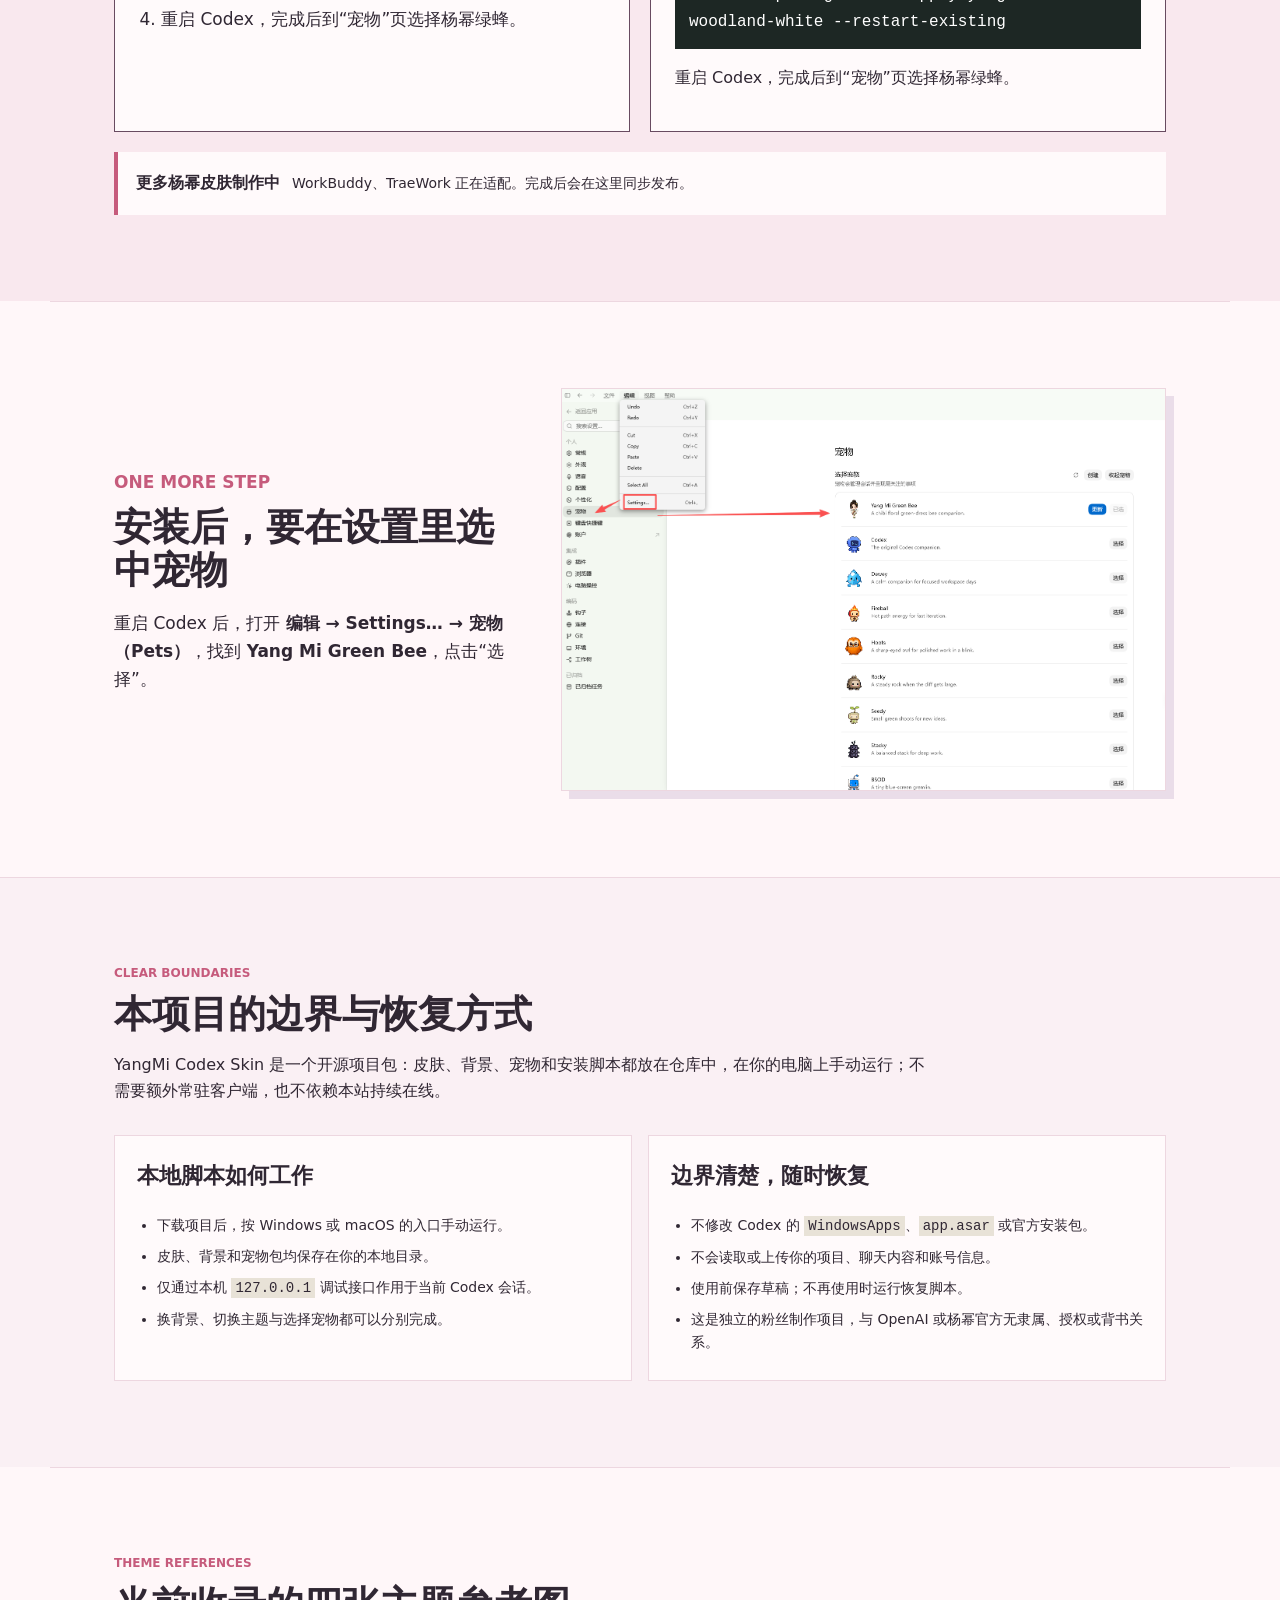
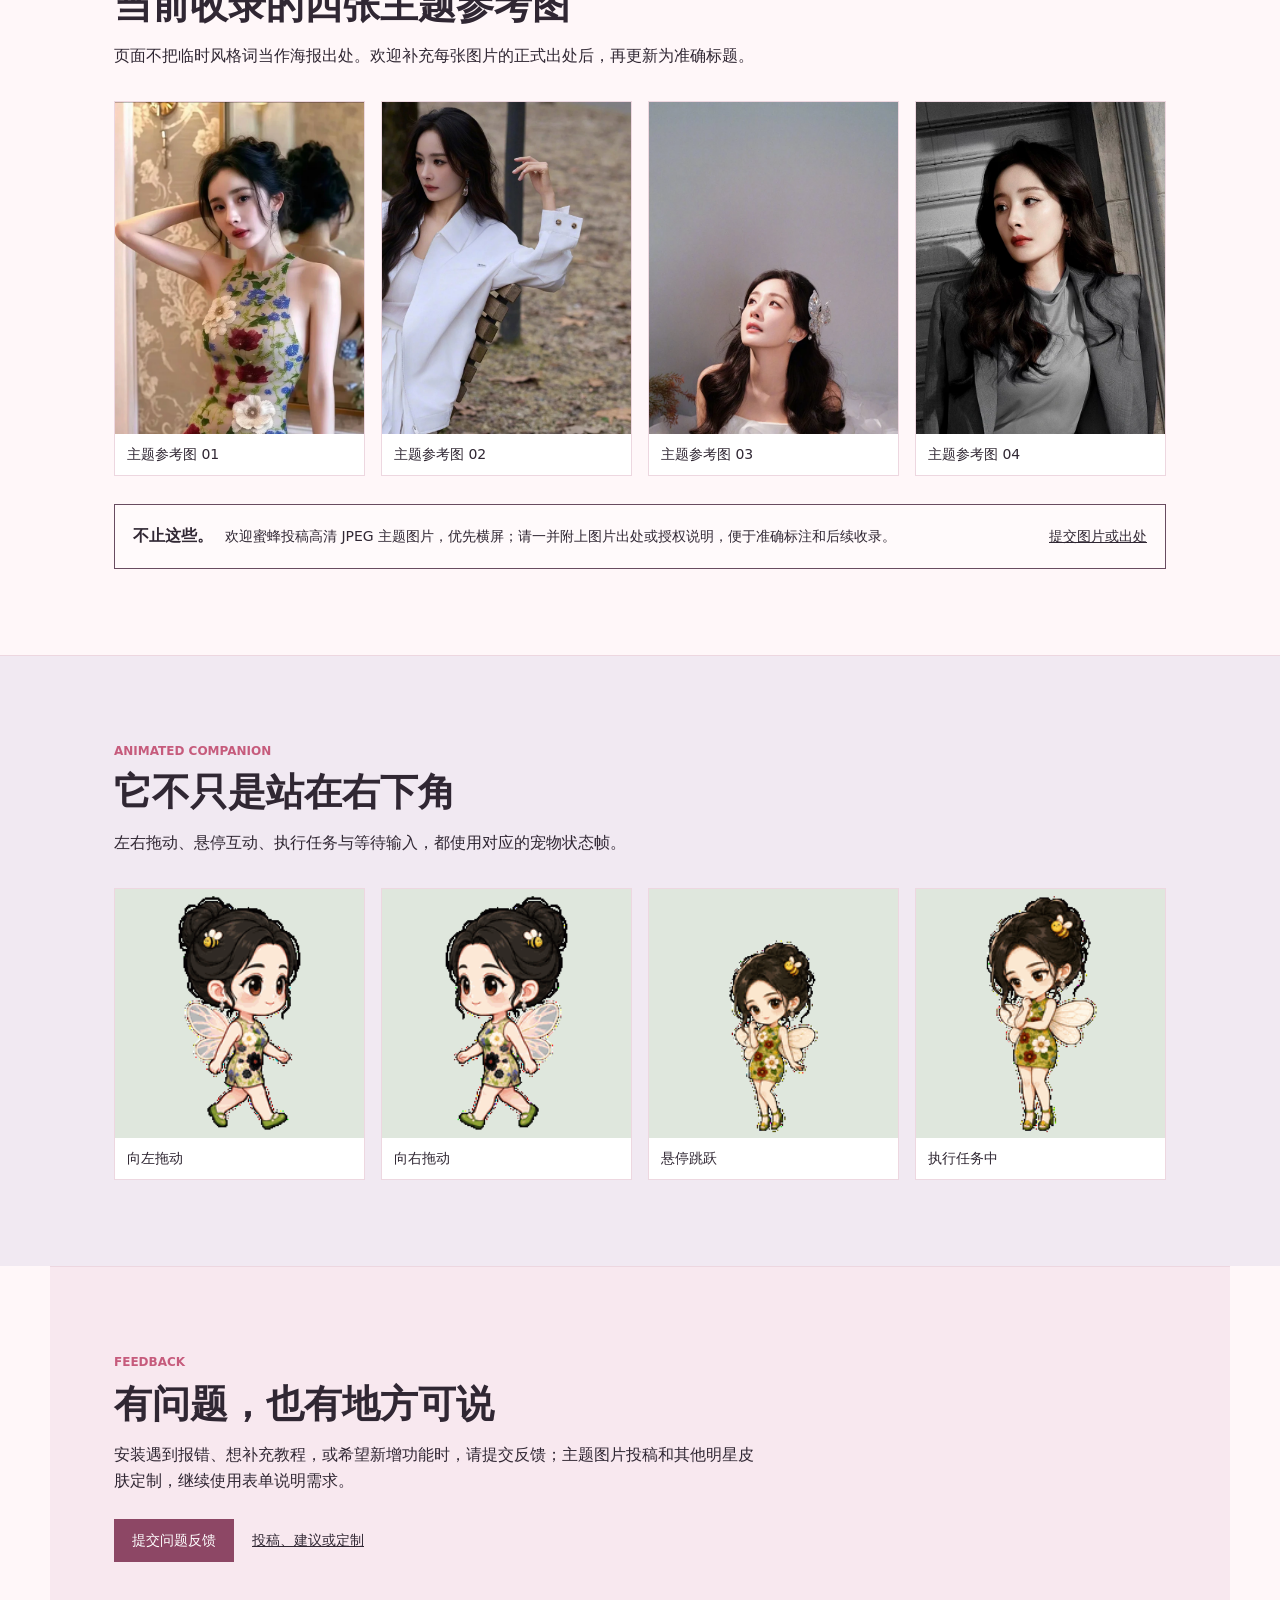
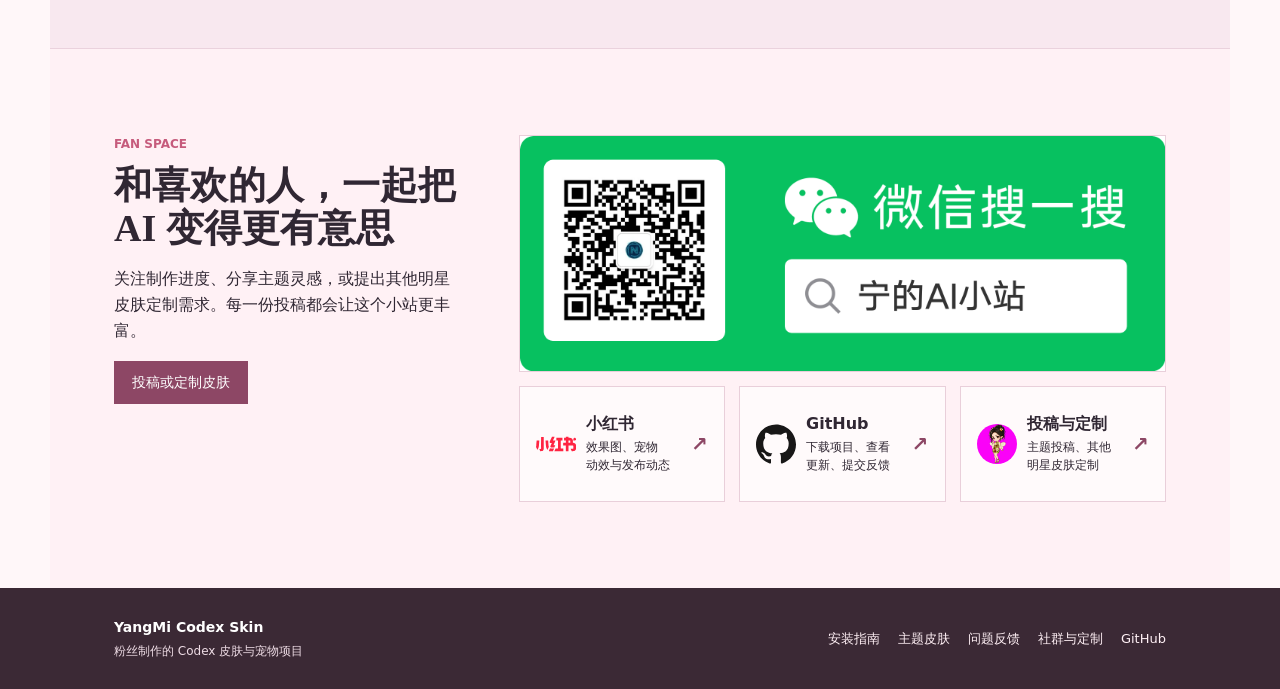
==== commit 9f62f676: "feat: add feedback themes and English site entry" ====
--- a/site/index.html
+++ b/site/index.html
@@ -7,9 +7,10 @@
   <title>YangMi Codex Skin</title>
   <link rel="stylesheet" href="styles.css" />
   <link rel="stylesheet" href="pink-support.css" />
+  <script src="app.js" defer></script>
 </head>
 <body>
-  <header><a class="brand" href="#top">YangMi Codex Skin</a><nav><a href="#highlights">亮点</a><a href="https://github.com/GoodTimeGGB/YangMi-Codex-Skin/archive/refs/heads/main.zip">下载</a><a href="#install">安装</a><a href="#difference">边界</a><a href="#themes">主题</a><a href="cover.html">封面图</a></nav><a class="github" href="https://github.com/GoodTimeGGB/YangMi-Codex-Skin">GitHub</a></header>
+  <header><a class="brand" href="#top">YangMi Codex Skin</a><nav><a href="#highlights">亮点</a><a href="https://github.com/GoodTimeGGB/YangMi-Codex-Skin/archive/refs/heads/main.zip">下载</a><a href="#install">安装</a><a href="#themes">皮肤</a><a href="#feedback">反馈</a></nav><div class="header-actions"><a class="utility-button" href="en.html" title="Switch to English">EN</a><button class="utility-button" type="button" data-theme-toggle title="切换夜间皮肤">夜</button><a class="github" href="https://github.com/GoodTimeGGB/YangMi-Codex-Skin">GitHub</a></div></header>
   <main id="top">
     <section class="hero"><div><p class="eyebrow">FAN-MADE CODEX SKIN + PET</p><h1>杨幂皮肤<br />和陪伴宠物</h1><p>给第一次接触 AI 的蜜蜂：下载压缩包后，照着 Windows 或 macOS 的步骤安装，就能在 Codex 里拥有主题、背景和会动的杨幂绿蜂。</p><p class="actions"><a class="button" href="https://github.com/GoodTimeGGB/YangMi-Codex-Skin/archive/refs/heads/main.zip">立即下载</a><a class="text-link" href="#install">查看安装步骤</a></p></div><img src="assets/hero-codex-skin-preview.png" alt="应用皮肤和宠物后的 Codex 最终效果" /></section>
     <section id="highlights" class="highlights"><p class="eyebrow">WHY THIS PROJECT</p><h2>先看三件最重要的事</h2><div class="highlight-grid"><article><b>皮肤 + 宠物</b><span>不只是换一张背景图。安装后可以选择杨幂绿蜂宠物，并看到它的拖动、互动、等待与处理动画。</span></article><article><b>Windows / macOS 分开写</b><span>Windows 以双击文件为主；macOS 提供可复制的终端命令，不让新手猜该怎么做。</span></article><article><b>随时恢复</b><span>不喜欢时可运行恢复脚本，回到 Codex 默认外观；皮肤和宠物的安装入口也彼此独立。</span></article></div></section>
@@ -19,8 +20,9 @@
     <section id="difference" class="difference"><p class="eyebrow">CLEAR BOUNDARIES</p><h2>本项目的边界与恢复方式</h2><p>YangMi Codex Skin 是一个开源项目包：皮肤、背景、宠物和安装脚本都放在仓库中，在你的电脑上手动运行；不需要额外常驻客户端，也不依赖本站持续在线。</p><div class="difference-grid"><article><h3>本地脚本如何工作</h3><ul><li>下载项目后，按 Windows 或 macOS 的入口手动运行。</li><li>皮肤、背景和宠物包均保存在你的本地目录。</li><li>仅通过本机 <code>127.0.0.1</code> 调试接口作用于当前 Codex 会话。</li><li>换背景、切换主题与选择宠物都可以分别完成。</li></ul></article><article><h3>边界清楚，随时恢复</h3><ul><li>不修改 Codex 的 <code>WindowsApps</code>、<code>app.asar</code> 或官方安装包。</li><li>不会读取或上传你的项目、聊天内容和账号信息。</li><li>使用前保存草稿；不再使用时运行恢复脚本。</li><li>这是独立的粉丝制作项目，与 OpenAI 或杨幂官方无隶属、授权或背书关系。</li></ul></article></div></section>
     <section id="themes"><p class="eyebrow">THEME REFERENCES</p><h2>当前收录的四张主题参考图</h2><p class="source-note">页面不把临时风格词当作海报出处。欢迎补充每张图片的正式出处后，再更新为准确标题。</p><div class="grid themes"><figure><img src="assets/theme-floral-retro.webp" alt="主题参考图 01" /><figcaption>主题参考图 01</figcaption></figure><figure><img src="assets/theme-woodland-white.jpg" alt="主题参考图 02" /><figcaption>主题参考图 02</figcaption></figure><figure><img src="assets/theme-bridal-moonlight.webp" alt="主题参考图 03" /><figcaption>主题参考图 03</figcaption></figure><figure><img src="assets/theme-noir-silver.webp" alt="主题参考图 04" /><figcaption>主题参考图 04</figcaption></figure></div><aside class="contribute"><strong>不止这些。</strong><span>欢迎蜜蜂投稿高清 JPEG 主题图片，优先横屏；请一并附上图片出处或授权说明，便于准确标注和后续收录。</span><a href="https://my.feishu.cn/share/base/form/shrcn0kDoXdfxhI3hcE8OBdmimd">提交图片或出处</a></aside></section>
     <section id="pet" class="tint"><p class="eyebrow">ANIMATED COMPANION</p><h2>它不只是站在右下角</h2><p>左右拖动、悬停互动、执行任务与等待输入，都使用对应的宠物状态帧。</p><div class="grid pets"><figure><img src="assets/pet-drag-left.gif" alt="宠物向左拖动" /><figcaption>向左拖动</figcaption></figure><figure><img src="assets/pet-drag-right.gif" alt="宠物向右拖动" /><figcaption>向右拖动</figcaption></figure><figure><img src="assets/pet-hover-jump.gif" alt="宠物悬停跳跃" /><figcaption>悬停跳跃</figcaption></figure><figure><img src="assets/pet-processing.gif" alt="宠物执行任务" /><figcaption>执行任务中</figcaption></figure></div></section>
+    <section id="feedback" class="feedback"><p class="eyebrow">FEEDBACK</p><h2>有问题，也有地方可说</h2><p>安装遇到报错、想补充教程，或希望新增功能时，请提交反馈；主题图片投稿和其他明星皮肤定制，继续使用表单说明需求。</p><div class="feedback-actions"><a class="button" href="https://github.com/GoodTimeGGB/YangMi-Codex-Skin/issues/new">提交问题反馈</a><a class="text-link" href="https://my.feishu.cn/share/base/form/shrcn0kDoXdfxhI3hcE8OBdmimd">投稿、建议或定制</a></div></section>
     <section id="community" class="community"><div class="community-intro"><p class="eyebrow">FAN SPACE</p><h2>和喜欢的人，一起把 AI 变得更有意思</h2><p>关注制作进度、分享主题灵感，或提出其他明星皮肤定制需求。每一份投稿都会让这个小站更丰富。</p><a class="button" href="https://my.feishu.cn/share/base/form/shrcn0kDoXdfxhI3hcE8OBdmimd">投稿或定制皮肤</a></div><div class="community-panel"><article class="social-card wechat-card"><img class="qr-inline" src="assets/wechat-public-account-banner.webp" alt="宁的AI小站微信公众号二维码，微信扫一扫关注" /></article><div class="community-links"><a class="social-card" href="https://www.xiaohongshu.com/user/profile/5da45e7f0000000001002cc2"><img src="assets/icon-xiaohongshu.svg" alt="小红书" /><div><strong>小红书</strong><small>效果图、宠物<br />动效与发布动态</small></div><span class="link-arrow">↗</span></a><a class="social-card" href="https://github.com/GoodTimeGGB/YangMi-Codex-Skin"><img src="assets/icon-github.svg" alt="GitHub" /><div><strong>GitHub</strong><small>下载项目、查看<br />更新、提交反馈</small></div><span class="link-arrow">↗</span></a><a class="social-card" href="https://my.feishu.cn/share/base/form/shrcn0kDoXdfxhI3hcE8OBdmimd"><img class="fan-logo" src="assets/fan-mascot.png" alt="杨幂绿蜂" /><div><strong>投稿与定制</strong><small>主题投稿、其他<br />明星皮肤定制</small></div><span class="link-arrow">↗</span></a></div></div></section>
   </main>
-  <footer><div><strong>YangMi Codex Skin</strong><span>粉丝制作的 Codex 皮肤与宠物项目</span></div><div><a href="#install">安装指南</a><a href="#community">关注与定制</a><a href="https://github.com/GoodTimeGGB/YangMi-Codex-Skin">GitHub</a></div></footer>
+  <footer><div><strong>YangMi Codex Skin</strong><span>粉丝制作的 Codex 皮肤与宠物项目</span></div><div><a href="#install">安装指南</a><a href="#themes">主题皮肤</a><a href="#feedback">问题反馈</a><a href="#community">社群与定制</a><a href="https://github.com/GoodTimeGGB/YangMi-Codex-Skin">GitHub</a></div></footer>
 </body>
 </html>
--- a/site/pink-support.css
+++ b/site/pink-support.css
@@ -1,6 +1,7 @@
 :root{--ink:#302733;--paper:#fff7f9;--leaf:#684b60;--rose:#c65b7c;--line:#edd7e0}
 body{background:var(--paper)}
 header{background:rgba(255,247,249,.94)}
+.header-actions{display:flex;align-items:center;gap:8px}.utility-button{display:grid;width:32px;height:32px;place-items:center;border:1px solid #e2c8d4;background:#fffafb;color:#684b60;font:700 12px/1 "Microsoft YaHei",sans-serif;cursor:pointer}.utility-button:hover,.utility-button:focus-visible{outline:2px solid #c65b7c;outline-offset:2px}.header-actions .github{margin-left:4px}
 .button{background:#8d4765}
 .install{background:#f9e8ee}
 .tint{background:#f1e9f2}
@@ -10,6 +11,7 @@
 .cover-page{background:#fff1f5}
 .cover{background:#fff9fb;border-color:#684b60}
 .cover-window{background:#eedce5;border-color:#ba7690}
+.feedback{background:#f8e8ef}.feedback>p:not(.eyebrow){max-width:650px}.feedback-actions{display:flex;align-items:center;gap:18px;margin-top:24px}
 .community{display:grid;grid-template-columns:.7fr 1.3fr;gap:56px;align-items:start;background:#fff1f5;border-top-color:#ead2dd!important}
 .community-intro p:not(.eyebrow){max-width:410px;font-size:16px}
 .community-panel{display:grid;gap:14px}
@@ -25,4 +27,6 @@
 .qr-wrap{display:flex;justify-content:center;padding-top:18px;border-top:1px solid #f0dce4}.wechat-card>.qr-inline{width:100%!important;height:auto!important;padding:0;border:0;background:transparent}
 footer{max-width:none!important;display:flex!important;justify-content:space-between;align-items:center;padding-left:max(5vw,calc((100vw - 1180px)/2 + 5vw))!important;padding-right:max(5vw,calc((100vw - 1180px)/2 + 5vw))!important;background:#3b2935;color:#fff;border-top:0!important}
 footer span{display:block;margin-top:3px;color:#eedce5;font-size:12px}footer div:last-child{display:flex;gap:18px;font-size:13px;color:#fff0f5}
-@media(max-width:760px){.community{grid-template-columns:1fr;gap:30px}.community-panel{grid-template-columns:1fr}.community-links{grid-template-columns:1fr}.wechat-card{min-height:auto}.qr-wrap{justify-content:center}footer{align-items:flex-start;flex-direction:column;gap:16px;padding-left:24px!important;padding-right:24px!important}footer div:last-child{flex-wrap:wrap}}
+body[data-theme="night"]{--ink:#f8edf3;--paper:#251b23;--leaf:#e7a7bd;--rose:#f2a6c2;--line:#604351;background:#251b23}body[data-theme="night"] header{background:rgba(37,27,35,.94)}body[data-theme="night"] .install,body[data-theme="night"] .tint{background:#352530}body[data-theme="night"] .difference{background:#30222c}body[data-theme="night"] .feedback,body[data-theme="night"] .community{background:#3a2631}body[data-theme="night"] .highlight-grid article,body[data-theme="night"] .difference-grid article,body[data-theme="night"] .install-grid article,body[data-theme="night"] .building,body[data-theme="night"] .contribute,body[data-theme="night"] .social-card{background:#2d2029;border-color:#664857}body[data-theme="night"] .utility-button{background:#2d2029;border-color:#664857;color:#f8edf3}body[data-theme="night"] code{background:#49323f;color:#fff5f8}body[data-theme="night"] footer{background:#171117}
+html[lang="en"] .community-links strong{font-size:13px}html[lang="en"] .community-links small{font-size:11px}
+@media(max-width:760px){.community{grid-template-columns:1fr;gap:30px}.community-panel{grid-template-columns:1fr}.community-links{grid-template-columns:1fr}.wechat-card{min-height:auto}.qr-wrap{justify-content:center}.header-actions{margin-left:auto}.header-actions .github{margin-left:0}footer{align-items:flex-start;flex-direction:column;gap:16px;padding-left:24px!important;padding-right:24px!important}footer div:last-child{flex-wrap:wrap}.feedback-actions{align-items:flex-start;flex-direction:column;gap:12px}}
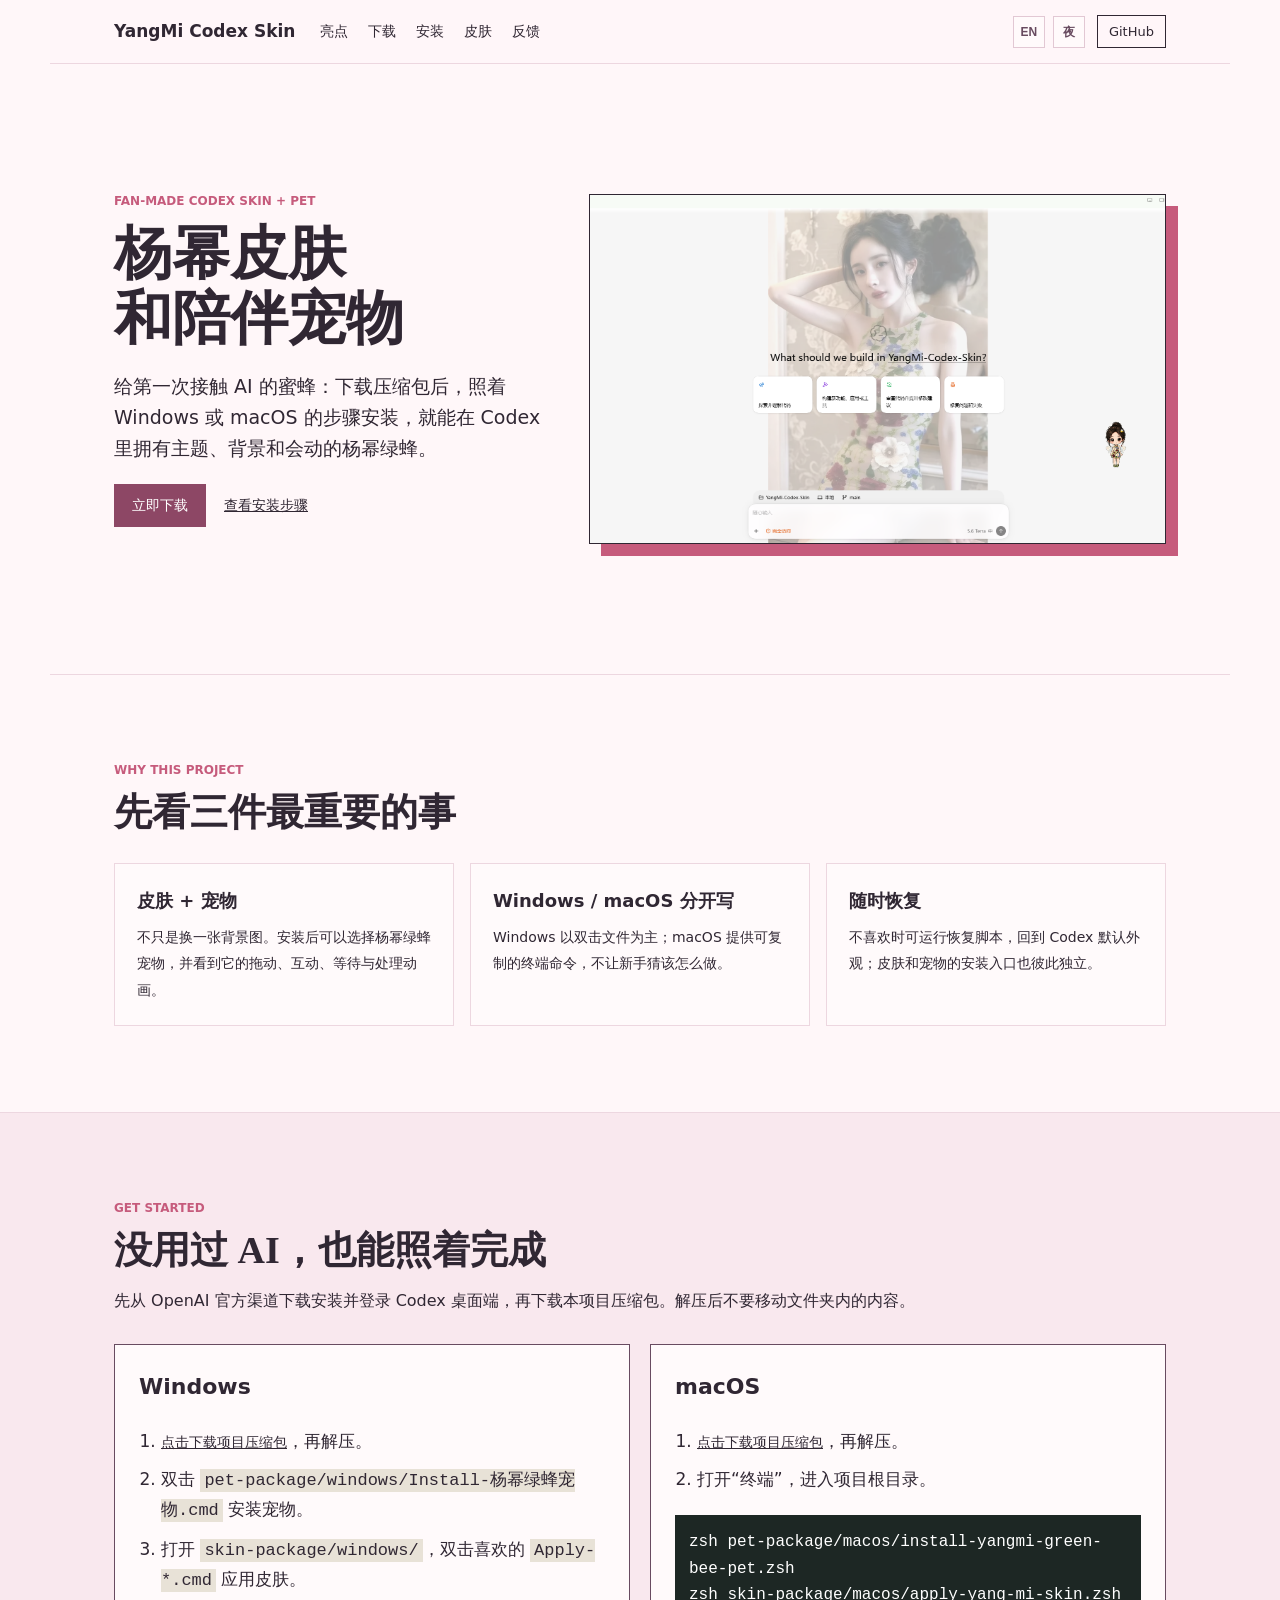
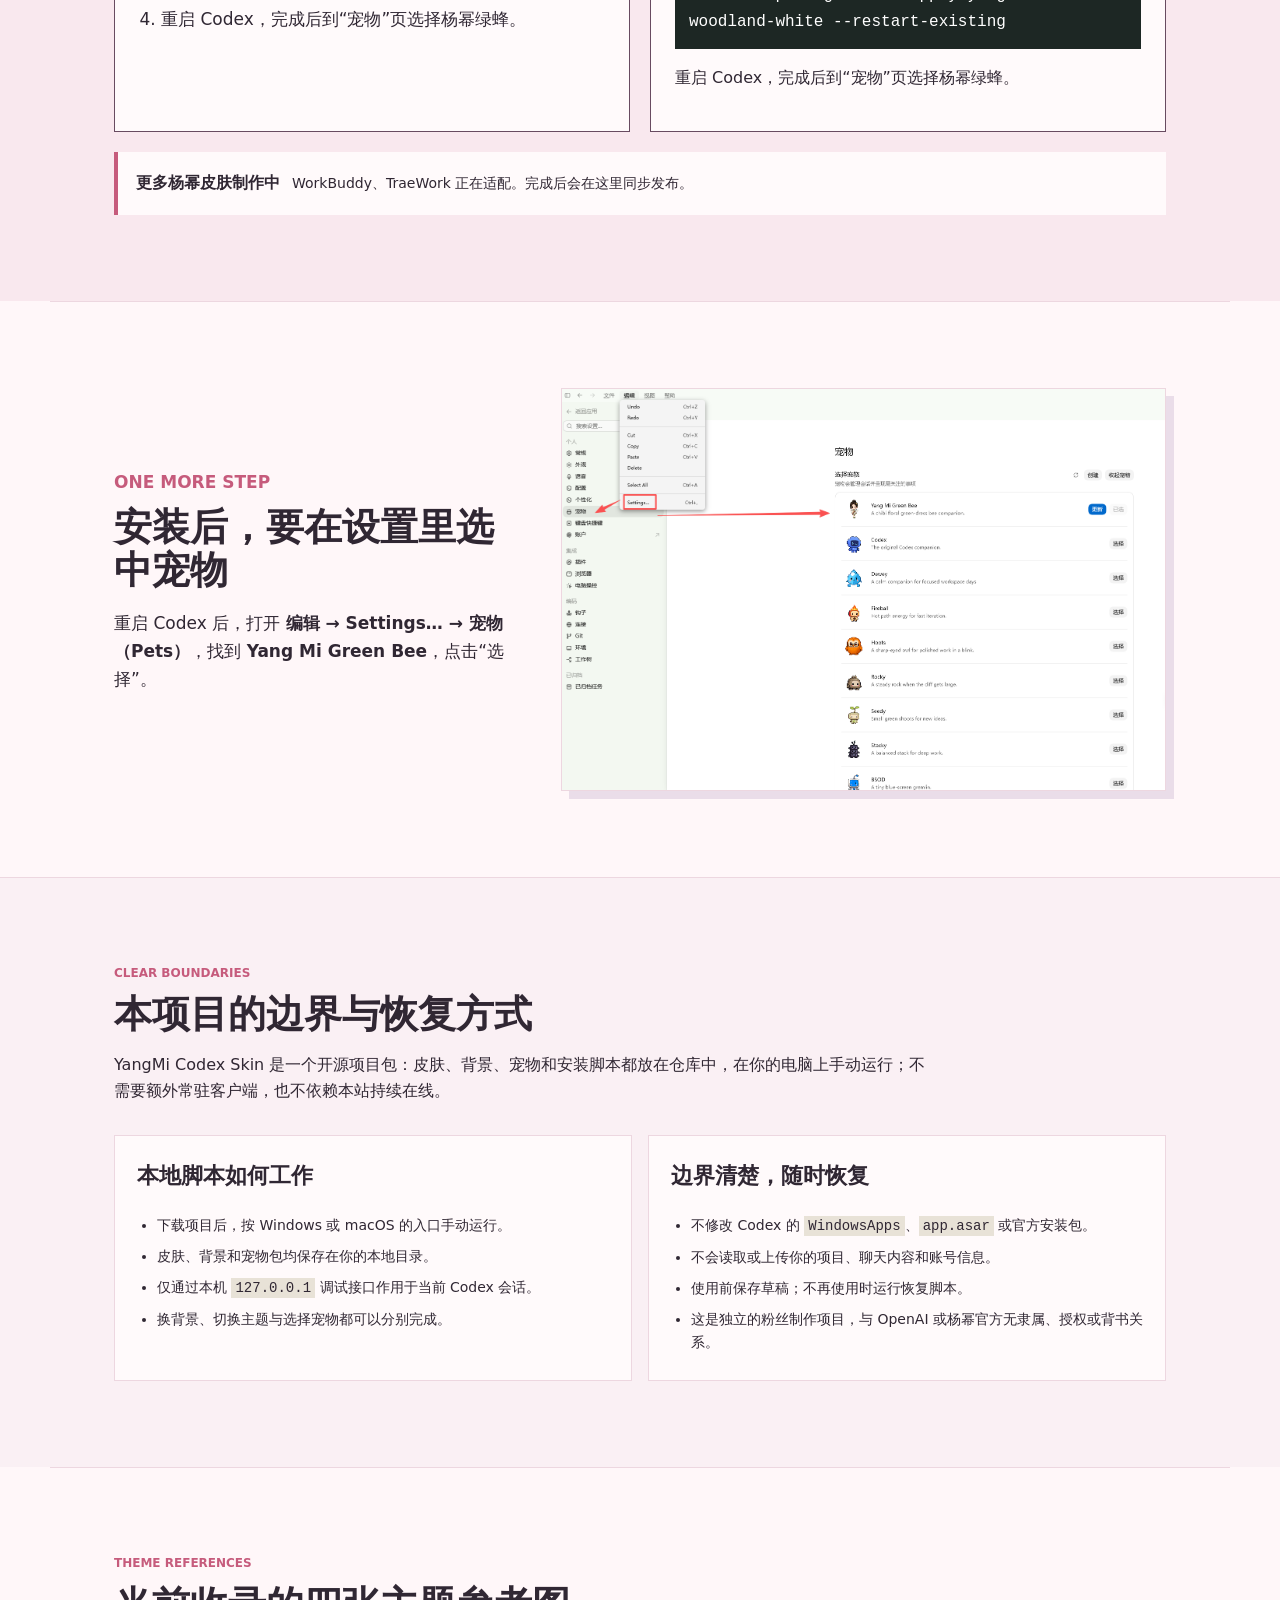
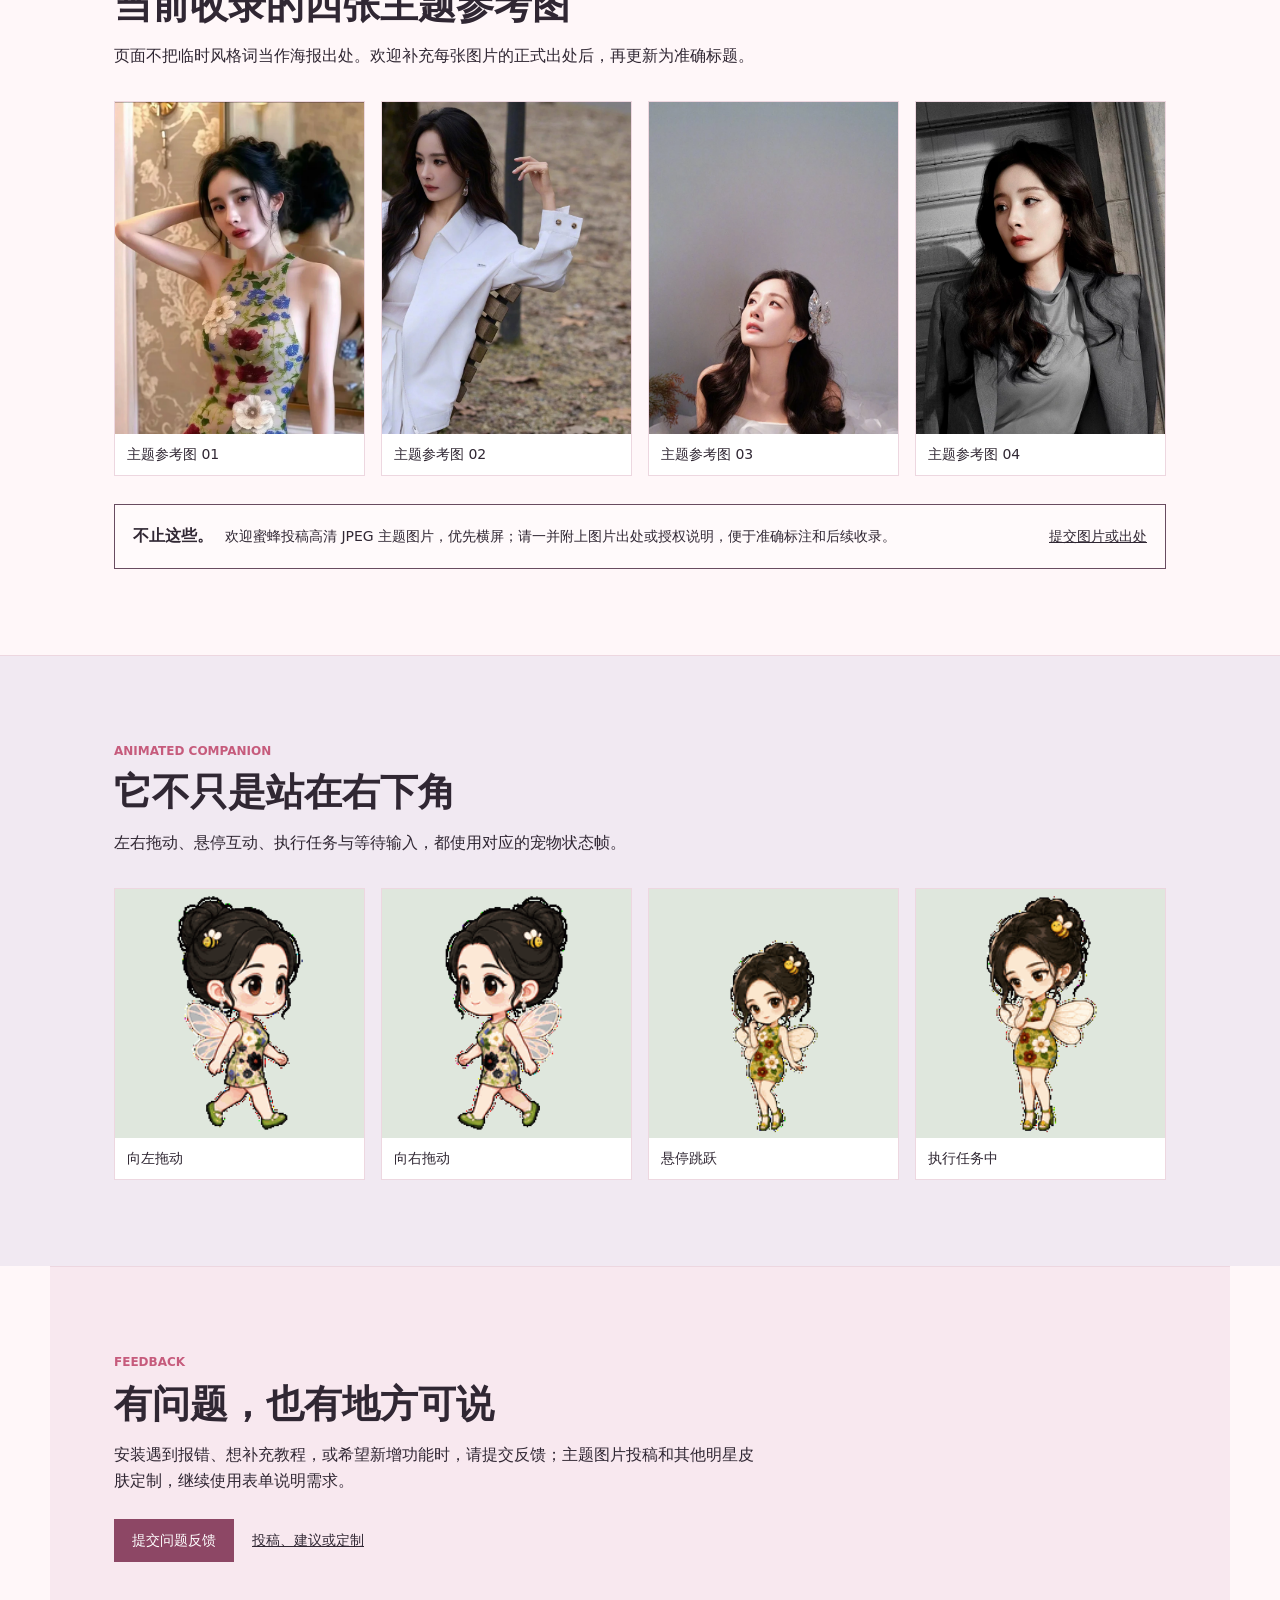
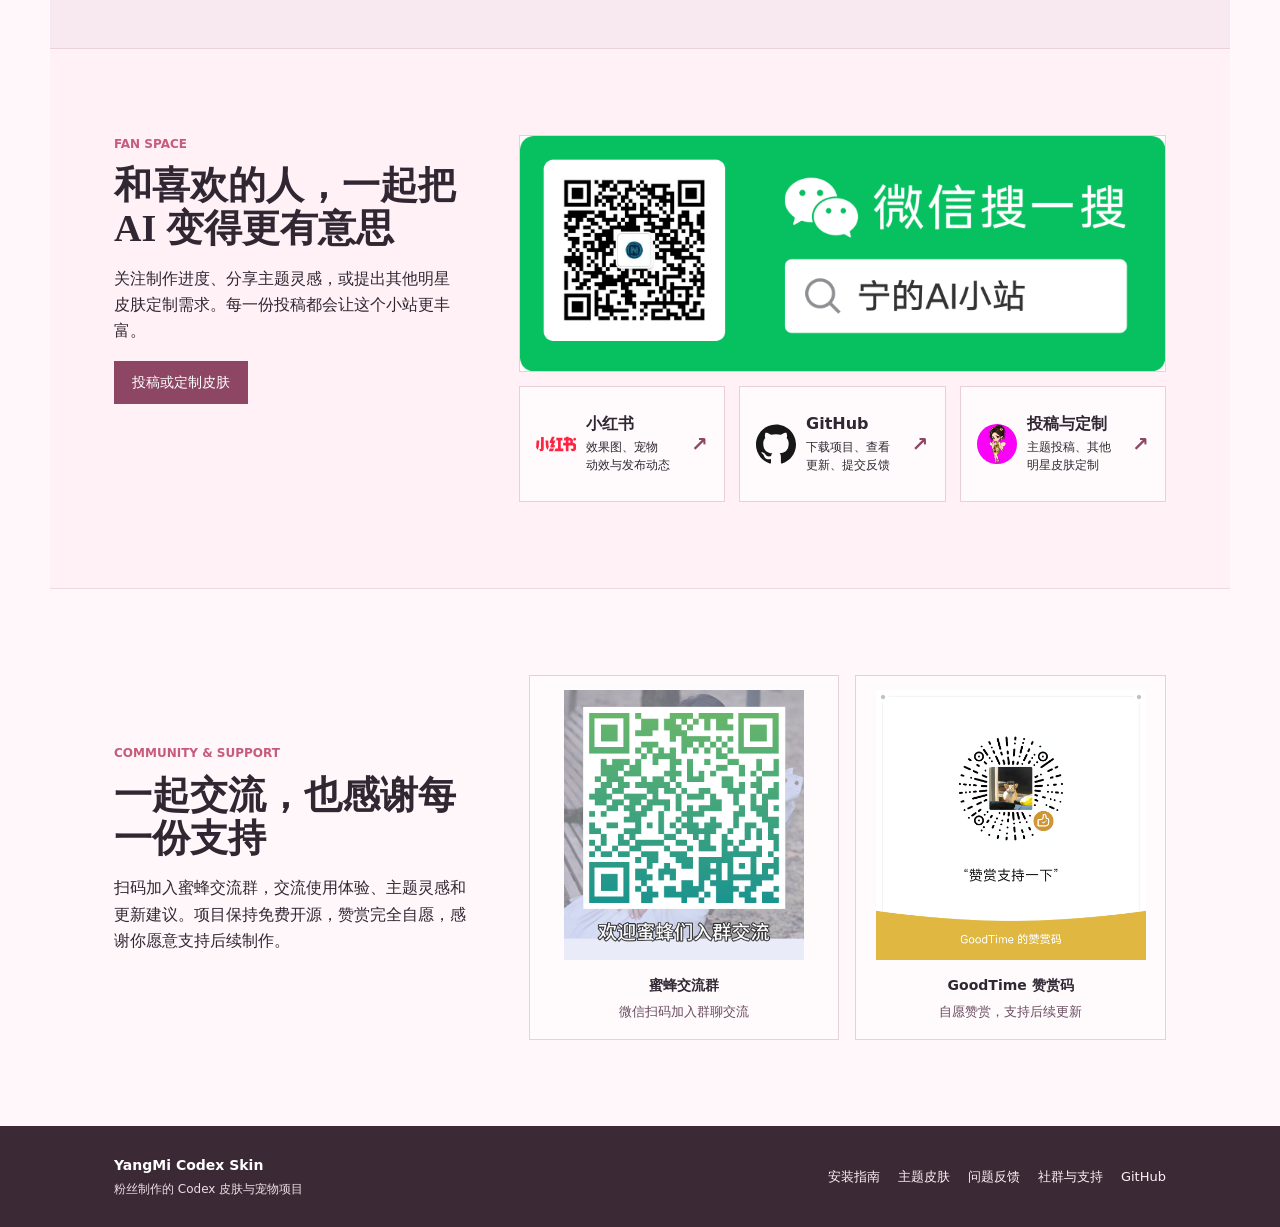
==== commit 4afad676: "feat: add community and support QR codes" ====
--- a/site/index.html
+++ b/site/index.html
@@ -22,7 +22,8 @@
     <section id="pet" class="tint"><p class="eyebrow">ANIMATED COMPANION</p><h2>它不只是站在右下角</h2><p>左右拖动、悬停互动、执行任务与等待输入，都使用对应的宠物状态帧。</p><div class="grid pets"><figure><img src="assets/pet-drag-left.gif" alt="宠物向左拖动" /><figcaption>向左拖动</figcaption></figure><figure><img src="assets/pet-drag-right.gif" alt="宠物向右拖动" /><figcaption>向右拖动</figcaption></figure><figure><img src="assets/pet-hover-jump.gif" alt="宠物悬停跳跃" /><figcaption>悬停跳跃</figcaption></figure><figure><img src="assets/pet-processing.gif" alt="宠物执行任务" /><figcaption>执行任务中</figcaption></figure></div></section>
     <section id="feedback" class="feedback"><p class="eyebrow">FEEDBACK</p><h2>有问题，也有地方可说</h2><p>安装遇到报错、想补充教程，或希望新增功能时，请提交反馈；主题图片投稿和其他明星皮肤定制，继续使用表单说明需求。</p><div class="feedback-actions"><a class="button" href="https://github.com/GoodTimeGGB/YangMi-Codex-Skin/issues/new">提交问题反馈</a><a class="text-link" href="https://my.feishu.cn/share/base/form/shrcn0kDoXdfxhI3hcE8OBdmimd">投稿、建议或定制</a></div></section>
     <section id="community" class="community"><div class="community-intro"><p class="eyebrow">FAN SPACE</p><h2>和喜欢的人，一起把 AI 变得更有意思</h2><p>关注制作进度、分享主题灵感，或提出其他明星皮肤定制需求。每一份投稿都会让这个小站更丰富。</p><a class="button" href="https://my.feishu.cn/share/base/form/shrcn0kDoXdfxhI3hcE8OBdmimd">投稿或定制皮肤</a></div><div class="community-panel"><article class="social-card wechat-card"><img class="qr-inline" src="assets/wechat-public-account-banner.webp" alt="宁的AI小站微信公众号二维码，微信扫一扫关注" /></article><div class="community-links"><a class="social-card" href="https://www.xiaohongshu.com/user/profile/5da45e7f0000000001002cc2"><img src="assets/icon-xiaohongshu.svg" alt="小红书" /><div><strong>小红书</strong><small>效果图、宠物<br />动效与发布动态</small></div><span class="link-arrow">↗</span></a><a class="social-card" href="https://github.com/GoodTimeGGB/YangMi-Codex-Skin"><img src="assets/icon-github.svg" alt="GitHub" /><div><strong>GitHub</strong><small>下载项目、查看<br />更新、提交反馈</small></div><span class="link-arrow">↗</span></a><a class="social-card" href="https://my.feishu.cn/share/base/form/shrcn0kDoXdfxhI3hcE8OBdmimd"><img class="fan-logo" src="assets/fan-mascot.png" alt="杨幂绿蜂" /><div><strong>投稿与定制</strong><small>主题投稿、其他<br />明星皮肤定制</small></div><span class="link-arrow">↗</span></a></div></div></section>
+    <section id="support" class="support"><div class="support-copy"><p class="eyebrow">COMMUNITY & SUPPORT</p><h2>一起交流，也感谢每一份支持</h2><p>扫码加入蜜蜂交流群，交流使用体验、主题灵感和更新建议。项目保持免费开源，赞赏完全自愿，感谢你愿意支持后续制作。</p></div><div class="support-grid"><figure class="support-card"><img src="assets/community-group-qr.png" alt="蜜蜂交流群二维码" /><figcaption><strong>蜜蜂交流群</strong><span>微信扫码加入群聊交流</span></figcaption></figure><figure class="support-card"><img src="assets/goodtime-reward-qr.png" alt="GoodTime 赞赏码" /><figcaption><strong>GoodTime 赞赏码</strong><span>自愿赞赏，支持后续更新</span></figcaption></figure></div></section>
   </main>
-  <footer><div><strong>YangMi Codex Skin</strong><span>粉丝制作的 Codex 皮肤与宠物项目</span></div><div><a href="#install">安装指南</a><a href="#themes">主题皮肤</a><a href="#feedback">问题反馈</a><a href="#community">社群与定制</a><a href="https://github.com/GoodTimeGGB/YangMi-Codex-Skin">GitHub</a></div></footer>
+  <footer><div><strong>YangMi Codex Skin</strong><span>粉丝制作的 Codex 皮肤与宠物项目</span></div><div><a href="#install">安装指南</a><a href="#themes">主题皮肤</a><a href="#feedback">问题反馈</a><a href="#support">社群与支持</a><a href="https://github.com/GoodTimeGGB/YangMi-Codex-Skin">GitHub</a></div></footer>
 </body>
 </html>
--- a/site/pink-support.css
+++ b/site/pink-support.css
@@ -12,6 +12,7 @@
 .cover{background:#fff9fb;border-color:#684b60}
 .cover-window{background:#eedce5;border-color:#ba7690}
 .feedback{background:#f8e8ef}.feedback>p:not(.eyebrow){max-width:650px}.feedback-actions{display:flex;align-items:center;gap:18px;margin-top:24px}
+.support{display:grid;grid-template-columns:.72fr 1.28fr;gap:56px;align-items:center;background:#fff7f9}.support-copy p:not(.eyebrow){max-width:430px;font-size:16px}.support-grid{display:grid;grid-template-columns:repeat(2,minmax(0,1fr));gap:16px}.support-card{margin:0;padding:14px;border:1px solid #e9cfda;background:#fffafb}.support-card img{width:min(100%,270px);margin:auto;aspect-ratio:1;object-fit:contain}.support-card figcaption{padding:14px 2px 2px;text-align:center}.support-card strong,.support-card span{display:block}.support-card span{margin-top:4px;font-size:13px;color:#684b60}
 .community{display:grid;grid-template-columns:.7fr 1.3fr;gap:56px;align-items:start;background:#fff1f5;border-top-color:#ead2dd!important}
 .community-intro p:not(.eyebrow){max-width:410px;font-size:16px}
 .community-panel{display:grid;gap:14px}
@@ -27,6 +28,6 @@
 .qr-wrap{display:flex;justify-content:center;padding-top:18px;border-top:1px solid #f0dce4}.wechat-card>.qr-inline{width:100%!important;height:auto!important;padding:0;border:0;background:transparent}
 footer{max-width:none!important;display:flex!important;justify-content:space-between;align-items:center;padding-left:max(5vw,calc((100vw - 1180px)/2 + 5vw))!important;padding-right:max(5vw,calc((100vw - 1180px)/2 + 5vw))!important;background:#3b2935;color:#fff;border-top:0!important}
 footer span{display:block;margin-top:3px;color:#eedce5;font-size:12px}footer div:last-child{display:flex;gap:18px;font-size:13px;color:#fff0f5}
-body[data-theme="night"]{--ink:#f8edf3;--paper:#251b23;--leaf:#e7a7bd;--rose:#f2a6c2;--line:#604351;background:#251b23}body[data-theme="night"] header{background:rgba(37,27,35,.94)}body[data-theme="night"] .install,body[data-theme="night"] .tint{background:#352530}body[data-theme="night"] .difference{background:#30222c}body[data-theme="night"] .feedback,body[data-theme="night"] .community{background:#3a2631}body[data-theme="night"] .highlight-grid article,body[data-theme="night"] .difference-grid article,body[data-theme="night"] .install-grid article,body[data-theme="night"] .building,body[data-theme="night"] .contribute,body[data-theme="night"] .social-card{background:#2d2029;border-color:#664857}body[data-theme="night"] .utility-button{background:#2d2029;border-color:#664857;color:#f8edf3}body[data-theme="night"] code{background:#49323f;color:#fff5f8}body[data-theme="night"] footer{background:#171117}
+body[data-theme="night"]{--ink:#f8edf3;--paper:#251b23;--leaf:#e7a7bd;--rose:#f2a6c2;--line:#604351;background:#251b23}body[data-theme="night"] header{background:rgba(37,27,35,.94)}body[data-theme="night"] .install,body[data-theme="night"] .tint{background:#352530}body[data-theme="night"] .difference{background:#30222c}body[data-theme="night"] .feedback,body[data-theme="night"] .community,body[data-theme="night"] .support{background:#3a2631}body[data-theme="night"] .highlight-grid article,body[data-theme="night"] .difference-grid article,body[data-theme="night"] .install-grid article,body[data-theme="night"] .building,body[data-theme="night"] .contribute,body[data-theme="night"] .social-card,body[data-theme="night"] .support-card{background:#2d2029;border-color:#664857}body[data-theme="night"] .utility-button{background:#2d2029;border-color:#664857;color:#f8edf3}body[data-theme="night"] code{background:#49323f;color:#fff5f8}body[data-theme="night"] footer{background:#171117}
 html[lang="en"] .community-links strong{font-size:13px}html[lang="en"] .community-links small{font-size:11px}
-@media(max-width:760px){.community{grid-template-columns:1fr;gap:30px}.community-panel{grid-template-columns:1fr}.community-links{grid-template-columns:1fr}.wechat-card{min-height:auto}.qr-wrap{justify-content:center}.header-actions{margin-left:auto}.header-actions .github{margin-left:0}footer{align-items:flex-start;flex-direction:column;gap:16px;padding-left:24px!important;padding-right:24px!important}footer div:last-child{flex-wrap:wrap}.feedback-actions{align-items:flex-start;flex-direction:column;gap:12px}}
+@media(max-width:760px){.community,.support{grid-template-columns:1fr;gap:30px}.community-panel{grid-template-columns:1fr}.community-links{grid-template-columns:1fr}.support-grid{grid-template-columns:1fr}.support-card img{width:min(100%,310px)}.wechat-card{min-height:auto}.qr-wrap{justify-content:center}.header-actions{margin-left:auto}.header-actions .github{margin-left:0}footer{align-items:flex-start;flex-direction:column;gap:16px;padding-left:24px!important;padding-right:24px!important}footer div:last-child{flex-wrap:wrap}.feedback-actions{align-items:flex-start;flex-direction:column;gap:12px}}
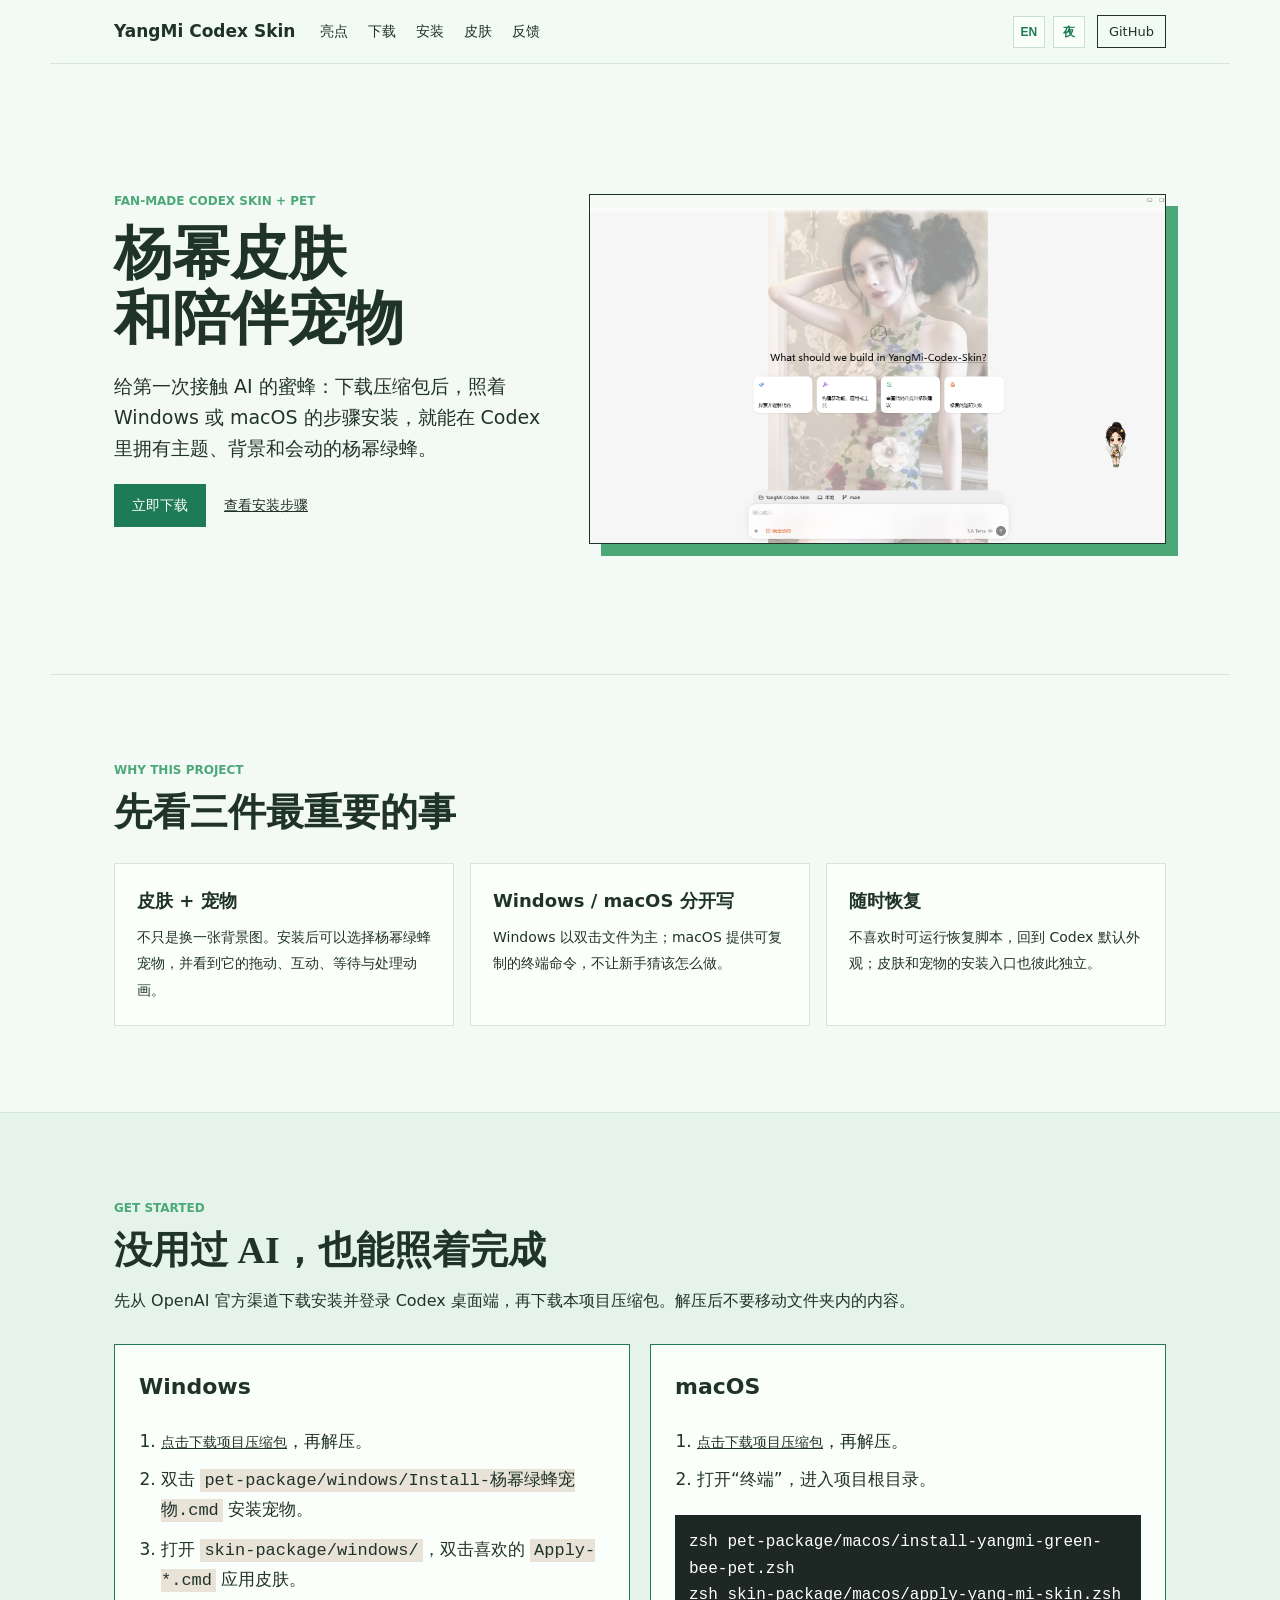
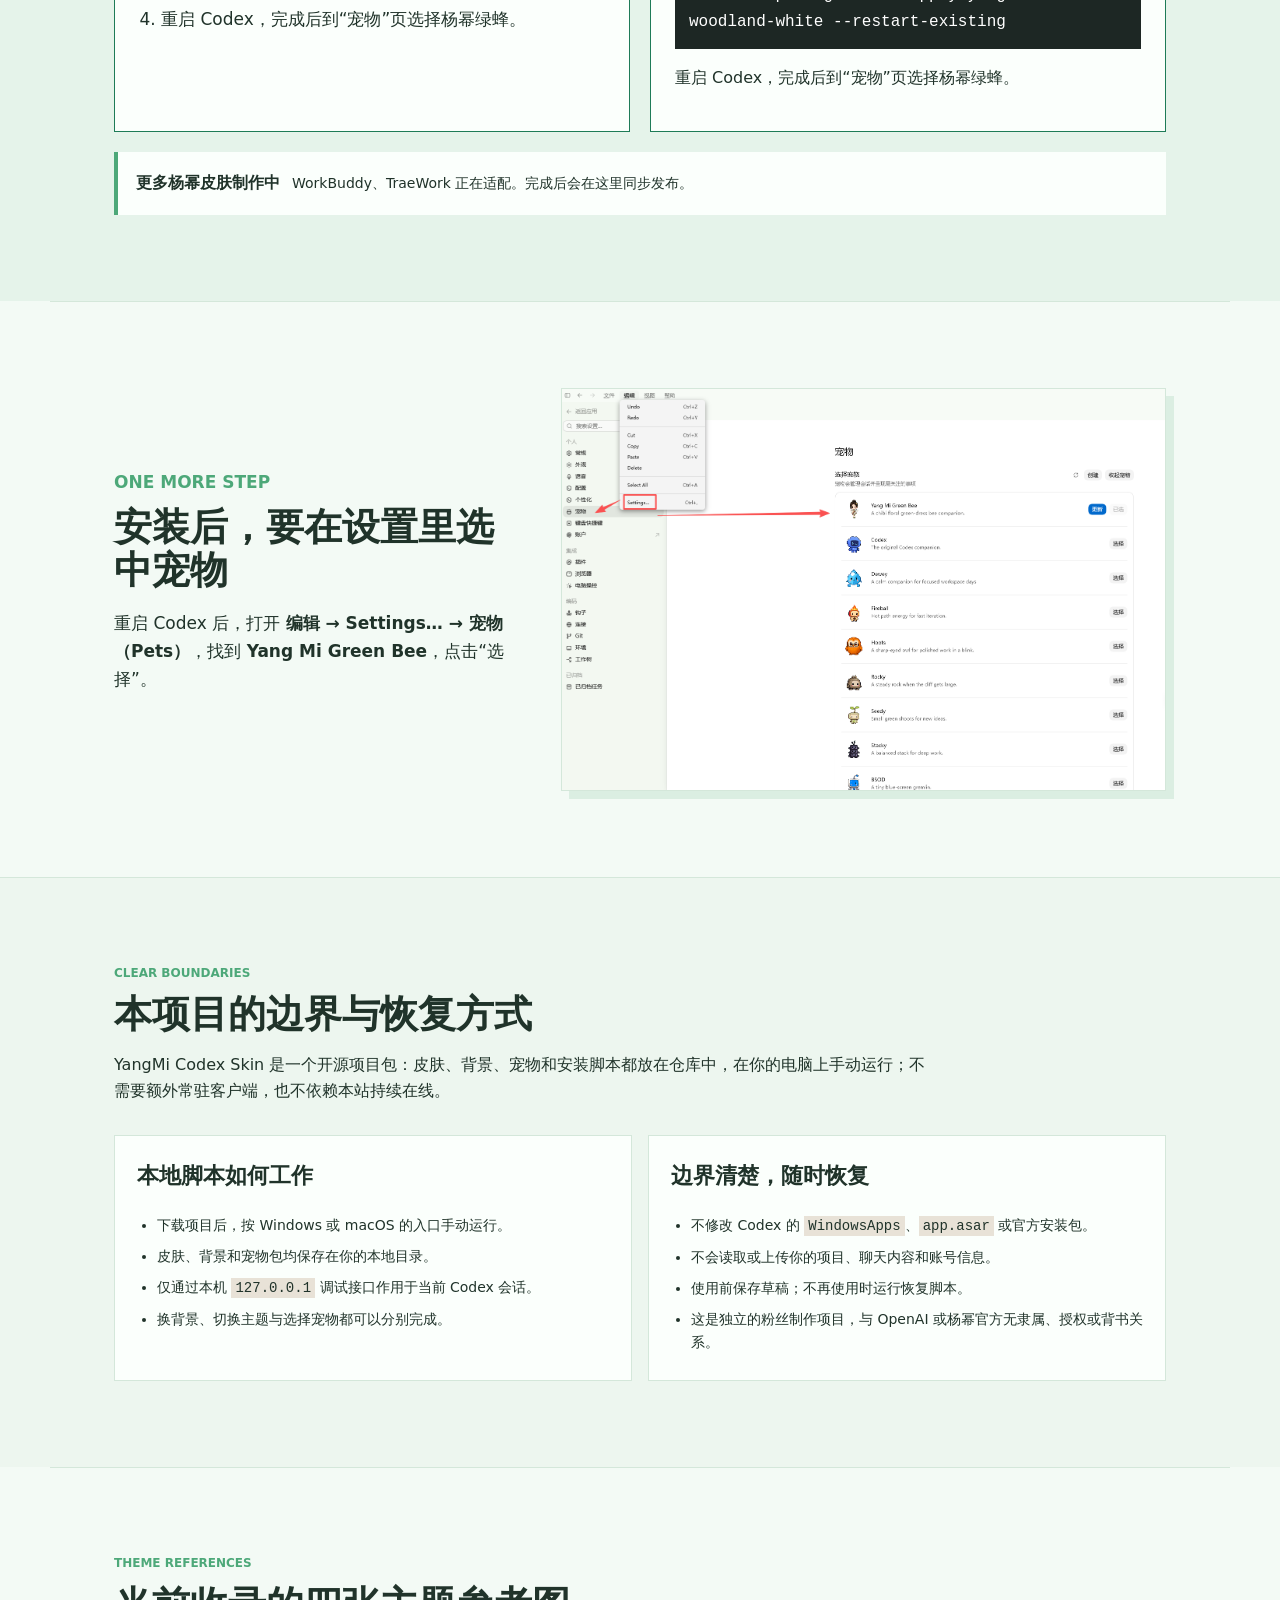
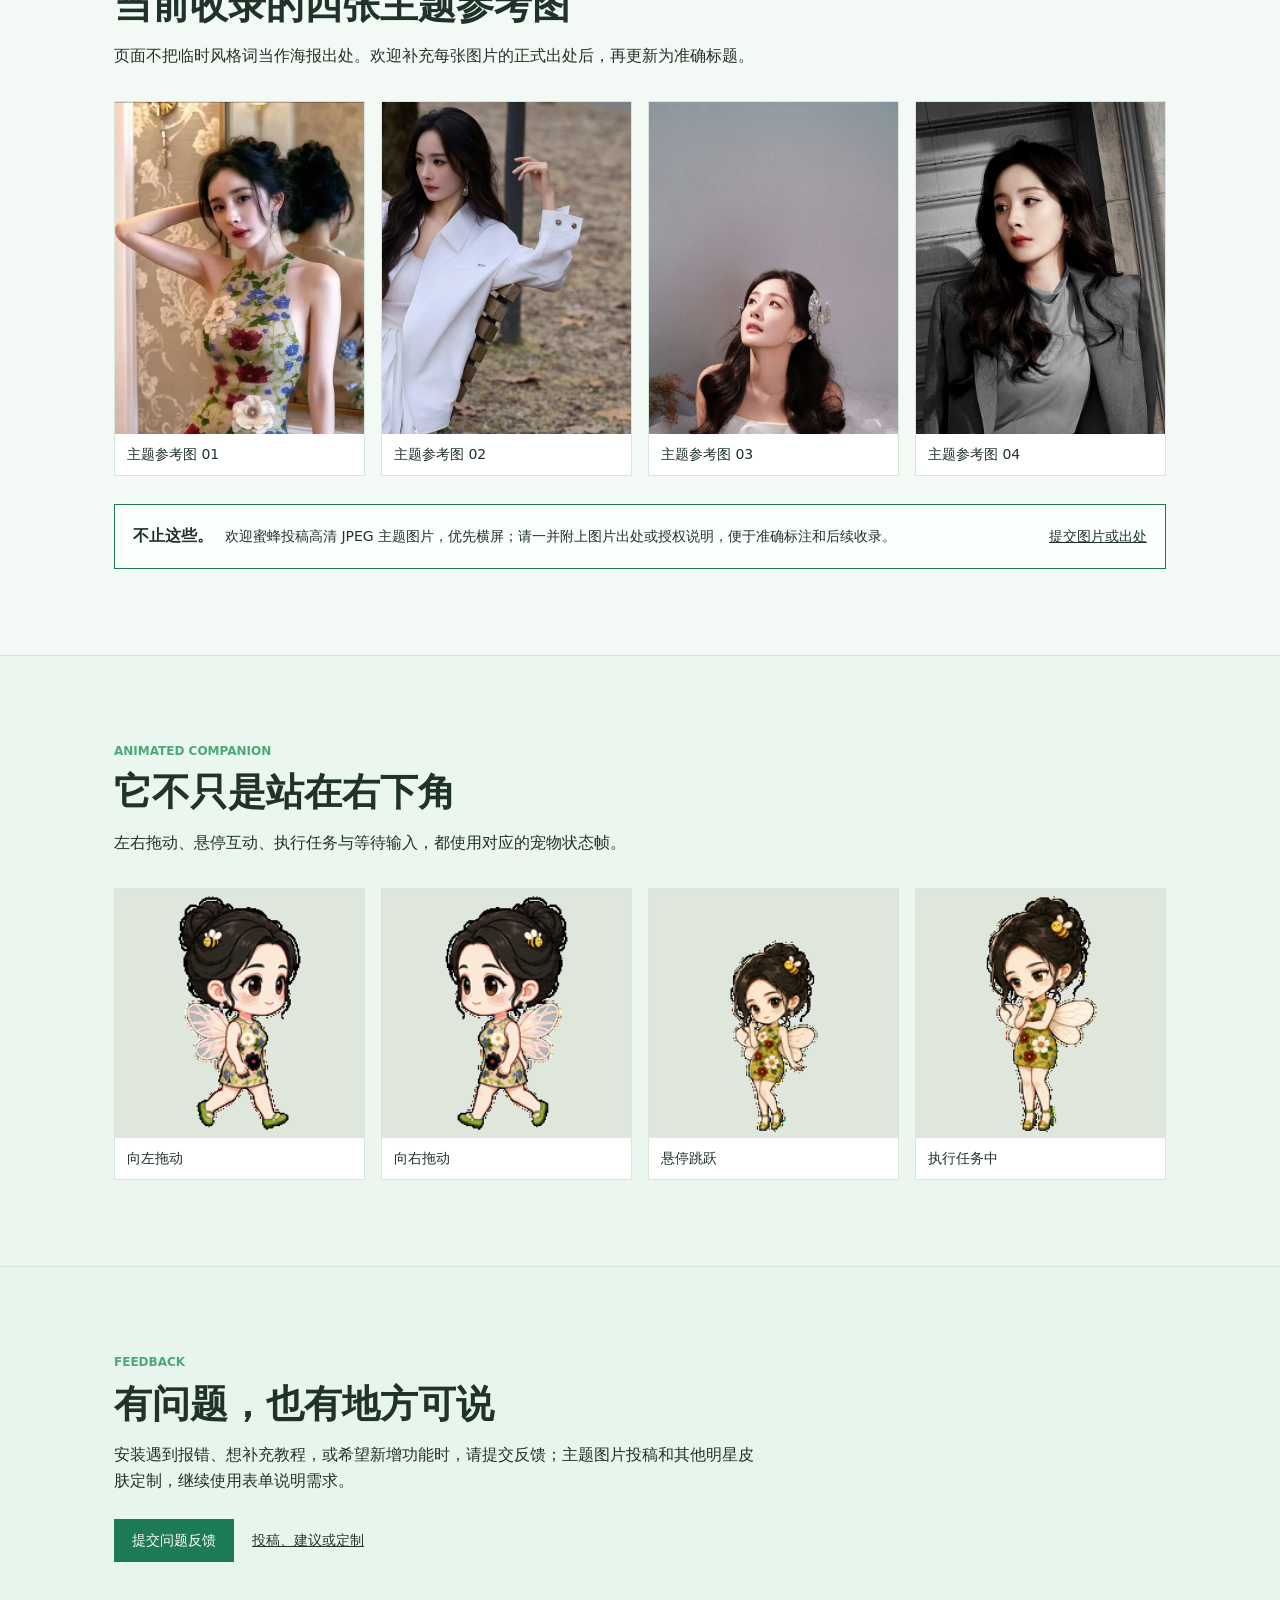
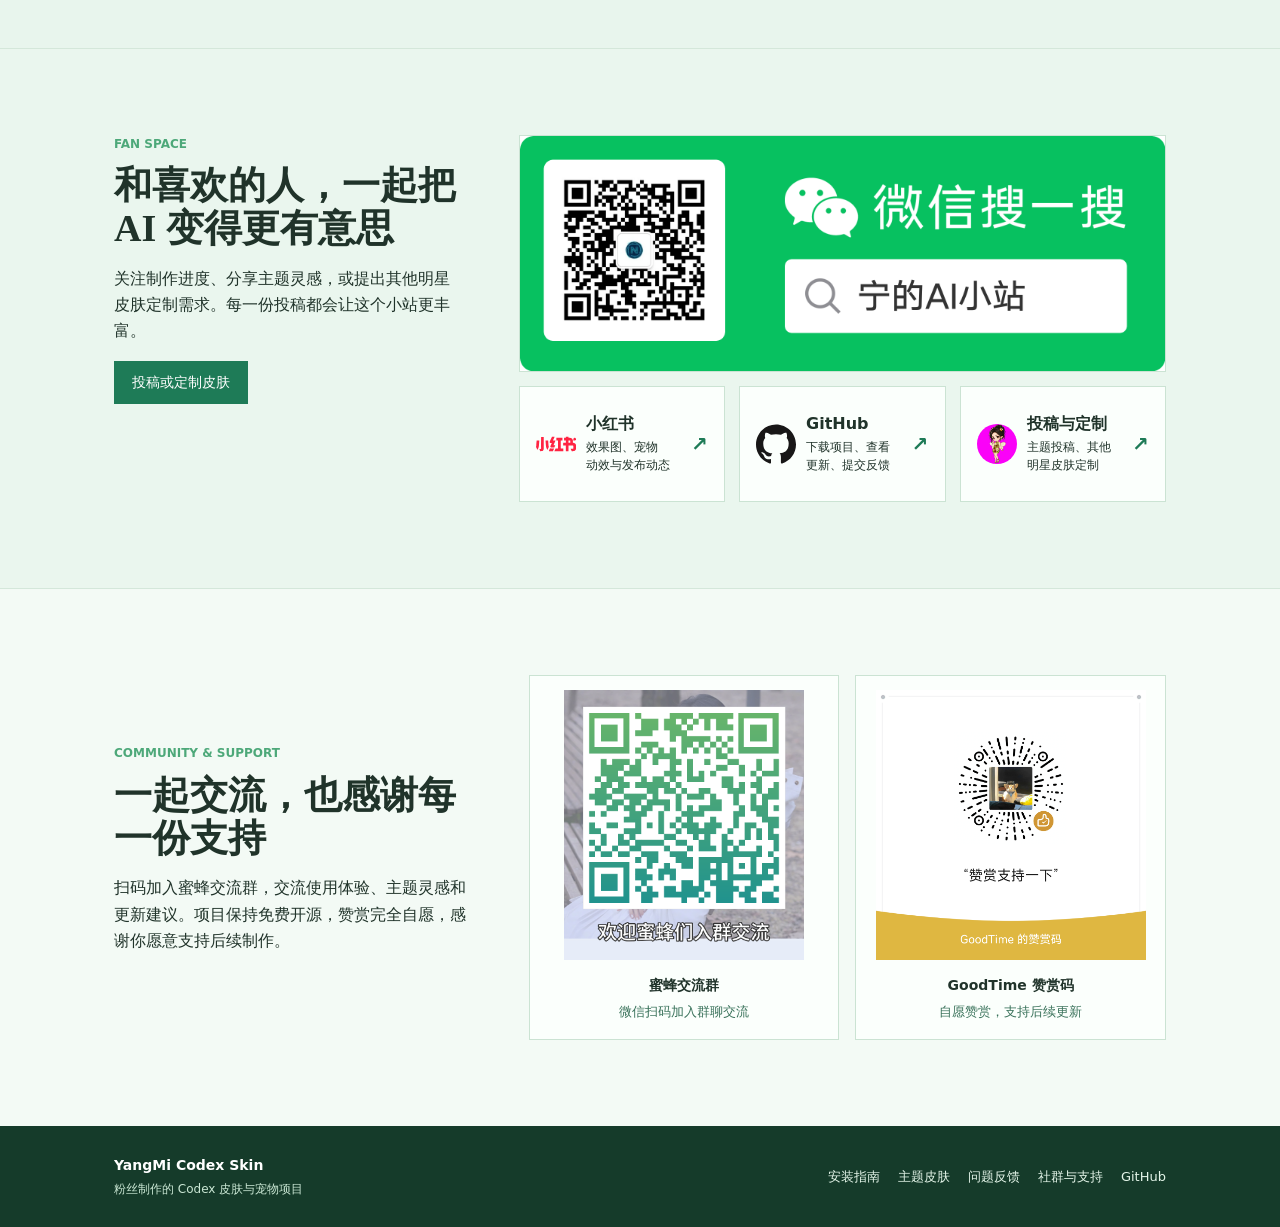
==== commit b960c7e5: "perf: optimize site assets and adopt green theme" ====
--- a/site/index.html
+++ b/site/index.html
@@ -12,17 +12,17 @@
 <body>
   <header><a class="brand" href="#top">YangMi Codex Skin</a><nav><a href="#highlights">亮点</a><a href="https://github.com/GoodTimeGGB/YangMi-Codex-Skin/archive/refs/heads/main.zip">下载</a><a href="#install">安装</a><a href="#themes">皮肤</a><a href="#feedback">反馈</a></nav><div class="header-actions"><a class="utility-button" href="en.html" title="Switch to English">EN</a><button class="utility-button" type="button" data-theme-toggle title="切换夜间皮肤">夜</button><a class="github" href="https://github.com/GoodTimeGGB/YangMi-Codex-Skin">GitHub</a></div></header>
   <main id="top">
-    <section class="hero"><div><p class="eyebrow">FAN-MADE CODEX SKIN + PET</p><h1>杨幂皮肤<br />和陪伴宠物</h1><p>给第一次接触 AI 的蜜蜂：下载压缩包后，照着 Windows 或 macOS 的步骤安装，就能在 Codex 里拥有主题、背景和会动的杨幂绿蜂。</p><p class="actions"><a class="button" href="https://github.com/GoodTimeGGB/YangMi-Codex-Skin/archive/refs/heads/main.zip">立即下载</a><a class="text-link" href="#install">查看安装步骤</a></p></div><img src="assets/hero-codex-skin-preview.png" alt="应用皮肤和宠物后的 Codex 最终效果" /></section>
+    <section class="hero"><div><p class="eyebrow">FAN-MADE CODEX SKIN + PET</p><h1>杨幂皮肤<br />和陪伴宠物</h1><p>给第一次接触 AI 的蜜蜂：下载压缩包后，照着 Windows 或 macOS 的步骤安装，就能在 Codex 里拥有主题、背景和会动的杨幂绿蜂。</p><p class="actions"><a class="button" href="https://github.com/GoodTimeGGB/YangMi-Codex-Skin/archive/refs/heads/main.zip">立即下载</a><a class="text-link" href="#install">查看安装步骤</a></p></div><img src="assets/hero-codex-skin-preview.webp" alt="应用皮肤和宠物后的 Codex 最终效果" /></section>
     <section id="highlights" class="highlights"><p class="eyebrow">WHY THIS PROJECT</p><h2>先看三件最重要的事</h2><div class="highlight-grid"><article><b>皮肤 + 宠物</b><span>不只是换一张背景图。安装后可以选择杨幂绿蜂宠物，并看到它的拖动、互动、等待与处理动画。</span></article><article><b>Windows / macOS 分开写</b><span>Windows 以双击文件为主；macOS 提供可复制的终端命令，不让新手猜该怎么做。</span></article><article><b>随时恢复</b><span>不喜欢时可运行恢复脚本，回到 Codex 默认外观；皮肤和宠物的安装入口也彼此独立。</span></article></div></section>
     <section id="install" class="install"><p class="eyebrow">GET STARTED</p><h2>没用过 AI，也能照着完成</h2><p>先从 OpenAI 官方渠道下载安装并登录 Codex 桌面端，再下载本项目压缩包。解压后不要移动文件夹内的内容。</p><div class="install-grid"><article><h3>Windows</h3><ol><li><a class="text-link" href="https://github.com/GoodTimeGGB/YangMi-Codex-Skin/archive/refs/heads/main.zip">点击下载项目压缩包</a>，再解压。</li><li>双击 <code>pet-package/windows/Install-杨幂绿蜂宠物.cmd</code> 安装宠物。</li><li>打开 <code>skin-package/windows/</code>，双击喜欢的 <code>Apply-*.cmd</code> 应用皮肤。</li><li>重启 Codex，完成后到“宠物”页选择杨幂绿蜂。</li></ol></article><article><h3>macOS</h3><ol><li><a class="text-link" href="https://github.com/GoodTimeGGB/YangMi-Codex-Skin/archive/refs/heads/main.zip">点击下载项目压缩包</a>，再解压。</li><li>打开“终端”，进入项目根目录。</li></ol><pre><code>zsh pet-package/macos/install-yangmi-green-bee-pet.zsh
 zsh skin-package/macos/apply-yang-mi-skin.zsh woodland-white --restart-existing</code></pre><p>重启 Codex，完成后到“宠物”页选择杨幂绿蜂。</p></article></div><aside class="building"><strong>更多杨幂皮肤制作中</strong><span>WorkBuddy、TraeWork 正在适配。完成后会在这里同步发布。</span></aside></section>
-    <section id="use-pet" class="pet-guide"><div><p class="eyebrow">ONE MORE STEP</p><h2>安装后，要在设置里选中宠物</h2><p>重启 Codex 后，打开 <strong>编辑 → Settings… → 宠物（Pets）</strong>，找到 <strong>Yang Mi Green Bee</strong>，点击“选择”。</p></div><img src="assets/pets-settings-guide.png" alt="在 Codex 设置的宠物页面选择 Yang Mi Green Bee" /></section>
+    <section id="use-pet" class="pet-guide"><div><p class="eyebrow">ONE MORE STEP</p><h2>安装后，要在设置里选中宠物</h2><p>重启 Codex 后，打开 <strong>编辑 → Settings… → 宠物（Pets）</strong>，找到 <strong>Yang Mi Green Bee</strong>，点击“选择”。</p></div><img src="assets/pets-settings-guide.webp" alt="在 Codex 设置的宠物页面选择 Yang Mi Green Bee" /></section>
     <section id="difference" class="difference"><p class="eyebrow">CLEAR BOUNDARIES</p><h2>本项目的边界与恢复方式</h2><p>YangMi Codex Skin 是一个开源项目包：皮肤、背景、宠物和安装脚本都放在仓库中，在你的电脑上手动运行；不需要额外常驻客户端，也不依赖本站持续在线。</p><div class="difference-grid"><article><h3>本地脚本如何工作</h3><ul><li>下载项目后，按 Windows 或 macOS 的入口手动运行。</li><li>皮肤、背景和宠物包均保存在你的本地目录。</li><li>仅通过本机 <code>127.0.0.1</code> 调试接口作用于当前 Codex 会话。</li><li>换背景、切换主题与选择宠物都可以分别完成。</li></ul></article><article><h3>边界清楚，随时恢复</h3><ul><li>不修改 Codex 的 <code>WindowsApps</code>、<code>app.asar</code> 或官方安装包。</li><li>不会读取或上传你的项目、聊天内容和账号信息。</li><li>使用前保存草稿；不再使用时运行恢复脚本。</li><li>这是独立的粉丝制作项目，与 OpenAI 或杨幂官方无隶属、授权或背书关系。</li></ul></article></div></section>
     <section id="themes"><p class="eyebrow">THEME REFERENCES</p><h2>当前收录的四张主题参考图</h2><p class="source-note">页面不把临时风格词当作海报出处。欢迎补充每张图片的正式出处后，再更新为准确标题。</p><div class="grid themes"><figure><img src="assets/theme-floral-retro.webp" alt="主题参考图 01" /><figcaption>主题参考图 01</figcaption></figure><figure><img src="assets/theme-woodland-white.jpg" alt="主题参考图 02" /><figcaption>主题参考图 02</figcaption></figure><figure><img src="assets/theme-bridal-moonlight.webp" alt="主题参考图 03" /><figcaption>主题参考图 03</figcaption></figure><figure><img src="assets/theme-noir-silver.webp" alt="主题参考图 04" /><figcaption>主题参考图 04</figcaption></figure></div><aside class="contribute"><strong>不止这些。</strong><span>欢迎蜜蜂投稿高清 JPEG 主题图片，优先横屏；请一并附上图片出处或授权说明，便于准确标注和后续收录。</span><a href="https://my.feishu.cn/share/base/form/shrcn0kDoXdfxhI3hcE8OBdmimd">提交图片或出处</a></aside></section>
     <section id="pet" class="tint"><p class="eyebrow">ANIMATED COMPANION</p><h2>它不只是站在右下角</h2><p>左右拖动、悬停互动、执行任务与等待输入，都使用对应的宠物状态帧。</p><div class="grid pets"><figure><img src="assets/pet-drag-left.gif" alt="宠物向左拖动" /><figcaption>向左拖动</figcaption></figure><figure><img src="assets/pet-drag-right.gif" alt="宠物向右拖动" /><figcaption>向右拖动</figcaption></figure><figure><img src="assets/pet-hover-jump.gif" alt="宠物悬停跳跃" /><figcaption>悬停跳跃</figcaption></figure><figure><img src="assets/pet-processing.gif" alt="宠物执行任务" /><figcaption>执行任务中</figcaption></figure></div></section>
     <section id="feedback" class="feedback"><p class="eyebrow">FEEDBACK</p><h2>有问题，也有地方可说</h2><p>安装遇到报错、想补充教程，或希望新增功能时，请提交反馈；主题图片投稿和其他明星皮肤定制，继续使用表单说明需求。</p><div class="feedback-actions"><a class="button" href="https://github.com/GoodTimeGGB/YangMi-Codex-Skin/issues/new">提交问题反馈</a><a class="text-link" href="https://my.feishu.cn/share/base/form/shrcn0kDoXdfxhI3hcE8OBdmimd">投稿、建议或定制</a></div></section>
-    <section id="community" class="community"><div class="community-intro"><p class="eyebrow">FAN SPACE</p><h2>和喜欢的人，一起把 AI 变得更有意思</h2><p>关注制作进度、分享主题灵感，或提出其他明星皮肤定制需求。每一份投稿都会让这个小站更丰富。</p><a class="button" href="https://my.feishu.cn/share/base/form/shrcn0kDoXdfxhI3hcE8OBdmimd">投稿或定制皮肤</a></div><div class="community-panel"><article class="social-card wechat-card"><img class="qr-inline" src="assets/wechat-public-account-banner.webp" alt="宁的AI小站微信公众号二维码，微信扫一扫关注" /></article><div class="community-links"><a class="social-card" href="https://www.xiaohongshu.com/user/profile/5da45e7f0000000001002cc2"><img src="assets/icon-xiaohongshu.svg" alt="小红书" /><div><strong>小红书</strong><small>效果图、宠物<br />动效与发布动态</small></div><span class="link-arrow">↗</span></a><a class="social-card" href="https://github.com/GoodTimeGGB/YangMi-Codex-Skin"><img src="assets/icon-github.svg" alt="GitHub" /><div><strong>GitHub</strong><small>下载项目、查看<br />更新、提交反馈</small></div><span class="link-arrow">↗</span></a><a class="social-card" href="https://my.feishu.cn/share/base/form/shrcn0kDoXdfxhI3hcE8OBdmimd"><img class="fan-logo" src="assets/fan-mascot.png" alt="杨幂绿蜂" /><div><strong>投稿与定制</strong><small>主题投稿、其他<br />明星皮肤定制</small></div><span class="link-arrow">↗</span></a></div></div></section>
-    <section id="support" class="support"><div class="support-copy"><p class="eyebrow">COMMUNITY & SUPPORT</p><h2>一起交流，也感谢每一份支持</h2><p>扫码加入蜜蜂交流群，交流使用体验、主题灵感和更新建议。项目保持免费开源，赞赏完全自愿，感谢你愿意支持后续制作。</p></div><div class="support-grid"><figure class="support-card"><img src="assets/community-group-qr.png" alt="蜜蜂交流群二维码" /><figcaption><strong>蜜蜂交流群</strong><span>微信扫码加入群聊交流</span></figcaption></figure><figure class="support-card"><img src="assets/goodtime-reward-qr.png" alt="GoodTime 赞赏码" /><figcaption><strong>GoodTime 赞赏码</strong><span>自愿赞赏，支持后续更新</span></figcaption></figure></div></section>
+    <section id="community" class="community"><div class="community-intro"><p class="eyebrow">FAN SPACE</p><h2>和喜欢的人，一起把 AI 变得更有意思</h2><p>关注制作进度、分享主题灵感，或提出其他明星皮肤定制需求。每一份投稿都会让这个小站更丰富。</p><a class="button" href="https://my.feishu.cn/share/base/form/shrcn0kDoXdfxhI3hcE8OBdmimd">投稿或定制皮肤</a></div><div class="community-panel"><article class="social-card wechat-card"><img class="qr-inline" src="assets/wechat-public-account-banner.webp" alt="宁的AI小站微信公众号二维码，微信扫一扫关注" /></article><div class="community-links"><a class="social-card" href="https://www.xiaohongshu.com/user/profile/5da45e7f0000000001002cc2"><img src="assets/icon-xiaohongshu.svg" alt="小红书" /><div><strong>小红书</strong><small>效果图、宠物<br />动效与发布动态</small></div><span class="link-arrow">↗</span></a><a class="social-card" href="https://github.com/GoodTimeGGB/YangMi-Codex-Skin"><img src="assets/icon-github.svg" alt="GitHub" /><div><strong>GitHub</strong><small>下载项目、查看<br />更新、提交反馈</small></div><span class="link-arrow">↗</span></a><a class="social-card" href="https://my.feishu.cn/share/base/form/shrcn0kDoXdfxhI3hcE8OBdmimd"><img class="fan-logo" src="assets/fan-mascot.webp" alt="杨幂绿蜂" /><div><strong>投稿与定制</strong><small>主题投稿、其他<br />明星皮肤定制</small></div><span class="link-arrow">↗</span></a></div></div></section>
+    <section id="support" class="support"><div class="support-copy"><p class="eyebrow">COMMUNITY & SUPPORT</p><h2>一起交流，也感谢每一份支持</h2><p>扫码加入蜜蜂交流群，交流使用体验、主题灵感和更新建议。项目保持免费开源，赞赏完全自愿，感谢你愿意支持后续制作。</p></div><div class="support-grid"><figure class="support-card"><img src="assets/community-group-qr.webp" alt="蜜蜂交流群二维码" /><figcaption><strong>蜜蜂交流群</strong><span>微信扫码加入群聊交流</span></figcaption></figure><figure class="support-card"><img src="assets/goodtime-reward-qr.webp" alt="GoodTime 赞赏码" /><figcaption><strong>GoodTime 赞赏码</strong><span>自愿赞赏，支持后续更新</span></figcaption></figure></div></section>
   </main>
   <footer><div><strong>YangMi Codex Skin</strong><span>粉丝制作的 Codex 皮肤与宠物项目</span></div><div><a href="#install">安装指南</a><a href="#themes">主题皮肤</a><a href="#feedback">问题反馈</a><a href="#support">社群与支持</a><a href="https://github.com/GoodTimeGGB/YangMi-Codex-Skin">GitHub</a></div></footer>
 </body>
--- a/site/pink-support.css
+++ b/site/pink-support.css
@@ -11,7 +11,7 @@
 .cover-page{background:#fff1f5}
 .cover{background:#fff9fb;border-color:#684b60}
 .cover-window{background:#eedce5;border-color:#ba7690}
-.feedback{background:#f8e8ef}.feedback>p:not(.eyebrow){max-width:650px}.feedback-actions{display:flex;align-items:center;gap:18px;margin-top:24px}
+.feedback,.support,.community{max-width:none!important;padding-left:max(5vw,calc((100vw - 1180px)/2 + 5vw))!important;padding-right:max(5vw,calc((100vw - 1180px)/2 + 5vw))!important}.feedback{background:#f8e8ef}.feedback>p:not(.eyebrow){max-width:650px}.feedback-actions{display:flex;align-items:center;gap:18px;margin-top:24px}
 .support{display:grid;grid-template-columns:.72fr 1.28fr;gap:56px;align-items:center;background:#fff7f9}.support-copy p:not(.eyebrow){max-width:430px;font-size:16px}.support-grid{display:grid;grid-template-columns:repeat(2,minmax(0,1fr));gap:16px}.support-card{margin:0;padding:14px;border:1px solid #e9cfda;background:#fffafb}.support-card img{width:min(100%,270px);margin:auto;aspect-ratio:1;object-fit:contain}.support-card figcaption{padding:14px 2px 2px;text-align:center}.support-card strong,.support-card span{display:block}.support-card span{margin-top:4px;font-size:13px;color:#684b60}
 .community{display:grid;grid-template-columns:.7fr 1.3fr;gap:56px;align-items:start;background:#fff1f5;border-top-color:#ead2dd!important}
 .community-intro p:not(.eyebrow){max-width:410px;font-size:16px}
@@ -30,4 +30,8 @@
 footer span{display:block;margin-top:3px;color:#eedce5;font-size:12px}footer div:last-child{display:flex;gap:18px;font-size:13px;color:#fff0f5}
 body[data-theme="night"]{--ink:#f8edf3;--paper:#251b23;--leaf:#e7a7bd;--rose:#f2a6c2;--line:#604351;background:#251b23}body[data-theme="night"] header{background:rgba(37,27,35,.94)}body[data-theme="night"] .install,body[data-theme="night"] .tint{background:#352530}body[data-theme="night"] .difference{background:#30222c}body[data-theme="night"] .feedback,body[data-theme="night"] .community,body[data-theme="night"] .support{background:#3a2631}body[data-theme="night"] .highlight-grid article,body[data-theme="night"] .difference-grid article,body[data-theme="night"] .install-grid article,body[data-theme="night"] .building,body[data-theme="night"] .contribute,body[data-theme="night"] .social-card,body[data-theme="night"] .support-card{background:#2d2029;border-color:#664857}body[data-theme="night"] .utility-button{background:#2d2029;border-color:#664857;color:#f8edf3}body[data-theme="night"] code{background:#49323f;color:#fff5f8}body[data-theme="night"] footer{background:#171117}
 html[lang="en"] .community-links strong{font-size:13px}html[lang="en"] .community-links small{font-size:11px}
-@media(max-width:760px){.community,.support{grid-template-columns:1fr;gap:30px}.community-panel{grid-template-columns:1fr}.community-links{grid-template-columns:1fr}.support-grid{grid-template-columns:1fr}.support-card img{width:min(100%,310px)}.wechat-card{min-height:auto}.qr-wrap{justify-content:center}.header-actions{margin-left:auto}.header-actions .github{margin-left:0}footer{align-items:flex-start;flex-direction:column;gap:16px;padding-left:24px!important;padding-right:24px!important}footer div:last-child{flex-wrap:wrap}.feedback-actions{align-items:flex-start;flex-direction:column;gap:12px}}
+@media(max-width:760px){.community,.support{grid-template-columns:1fr;gap:30px}.feedback,.community,.support{padding-left:24px!important;padding-right:24px!important}.community-panel{grid-template-columns:1fr}.community-links{grid-template-columns:1fr}.support-grid{grid-template-columns:1fr}.support-card img{width:min(100%,310px)}.wechat-card{min-height:auto}.qr-wrap{justify-content:center}.header-actions{margin-left:auto}.header-actions .github{margin-left:0}footer{align-items:flex-start;flex-direction:column;gap:16px;padding-left:24px!important;padding-right:24px!important}footer div:last-child{flex-wrap:wrap}.feedback-actions{align-items:flex-start;flex-direction:column;gap:12px}}
+
+/* Green support theme: overrides the earlier pink support palette. */
+:root{--ink:#20332a;--paper:#f3faf5;--leaf:#1e7b57;--rose:#4da879;--line:#d4e7da}
+body{background:var(--paper)}header{background:rgba(243,250,245,.94)}.utility-button{border-color:#c9e0d1;background:#fbfffc;color:#1e7b57}.utility-button:hover,.utility-button:focus-visible{outline-color:#4da879}.button{background:#1e7b57}.install{background:#e5f3ea}.tint{background:#eaf6ee}.difference{background:#edf6ef}.highlight-grid article,.difference-grid article,.install-grid article,.building,.contribute{background:#fbfffc}.pet-guide img{box-shadow:8px 8px 0 #dbeee2}.feedback{background:#e8f5ed}.support{background:#f3faf5}.community{background:#eaf6ee;border-top-color:#d4e7da!important}.support-card,.social-card{border-color:#cbe3d3;background:#fbfffc}.support-card span{color:#39725a}.social-card .fan-logo{background:#dff0e5}.link-arrow{color:#1e7b57}.social-kicker{color:#347e5b}.qr-wrap{border-top-color:#d8eadf}footer{background:#153b2a}footer span{color:#cae7d4}footer div:last-child{color:#e4f5e9}body[data-theme="night"]{--ink:#edf8f0;--paper:#12261b;--leaf:#86d7aa;--rose:#70c797;--line:#315744;background:#12261b}body[data-theme="night"] header{background:rgba(18,38,27,.94)}body[data-theme="night"] .install,body[data-theme="night"] .tint{background:#1a3828}body[data-theme="night"] .difference{background:#173020}body[data-theme="night"] .feedback,body[data-theme="night"] .community,body[data-theme="night"] .support{background:#193525}body[data-theme="night"] .highlight-grid article,body[data-theme="night"] .difference-grid article,body[data-theme="night"] .install-grid article,body[data-theme="night"] .building,body[data-theme="night"] .contribute,body[data-theme="night"] .social-card,body[data-theme="night"] .support-card{background:#162d20;border-color:#315744}body[data-theme="night"] .utility-button{background:#162d20;border-color:#315744;color:#edf8f0}body[data-theme="night"] code{background:#254633;color:#effaf2}body[data-theme="night"] footer{background:#0d1b13}
